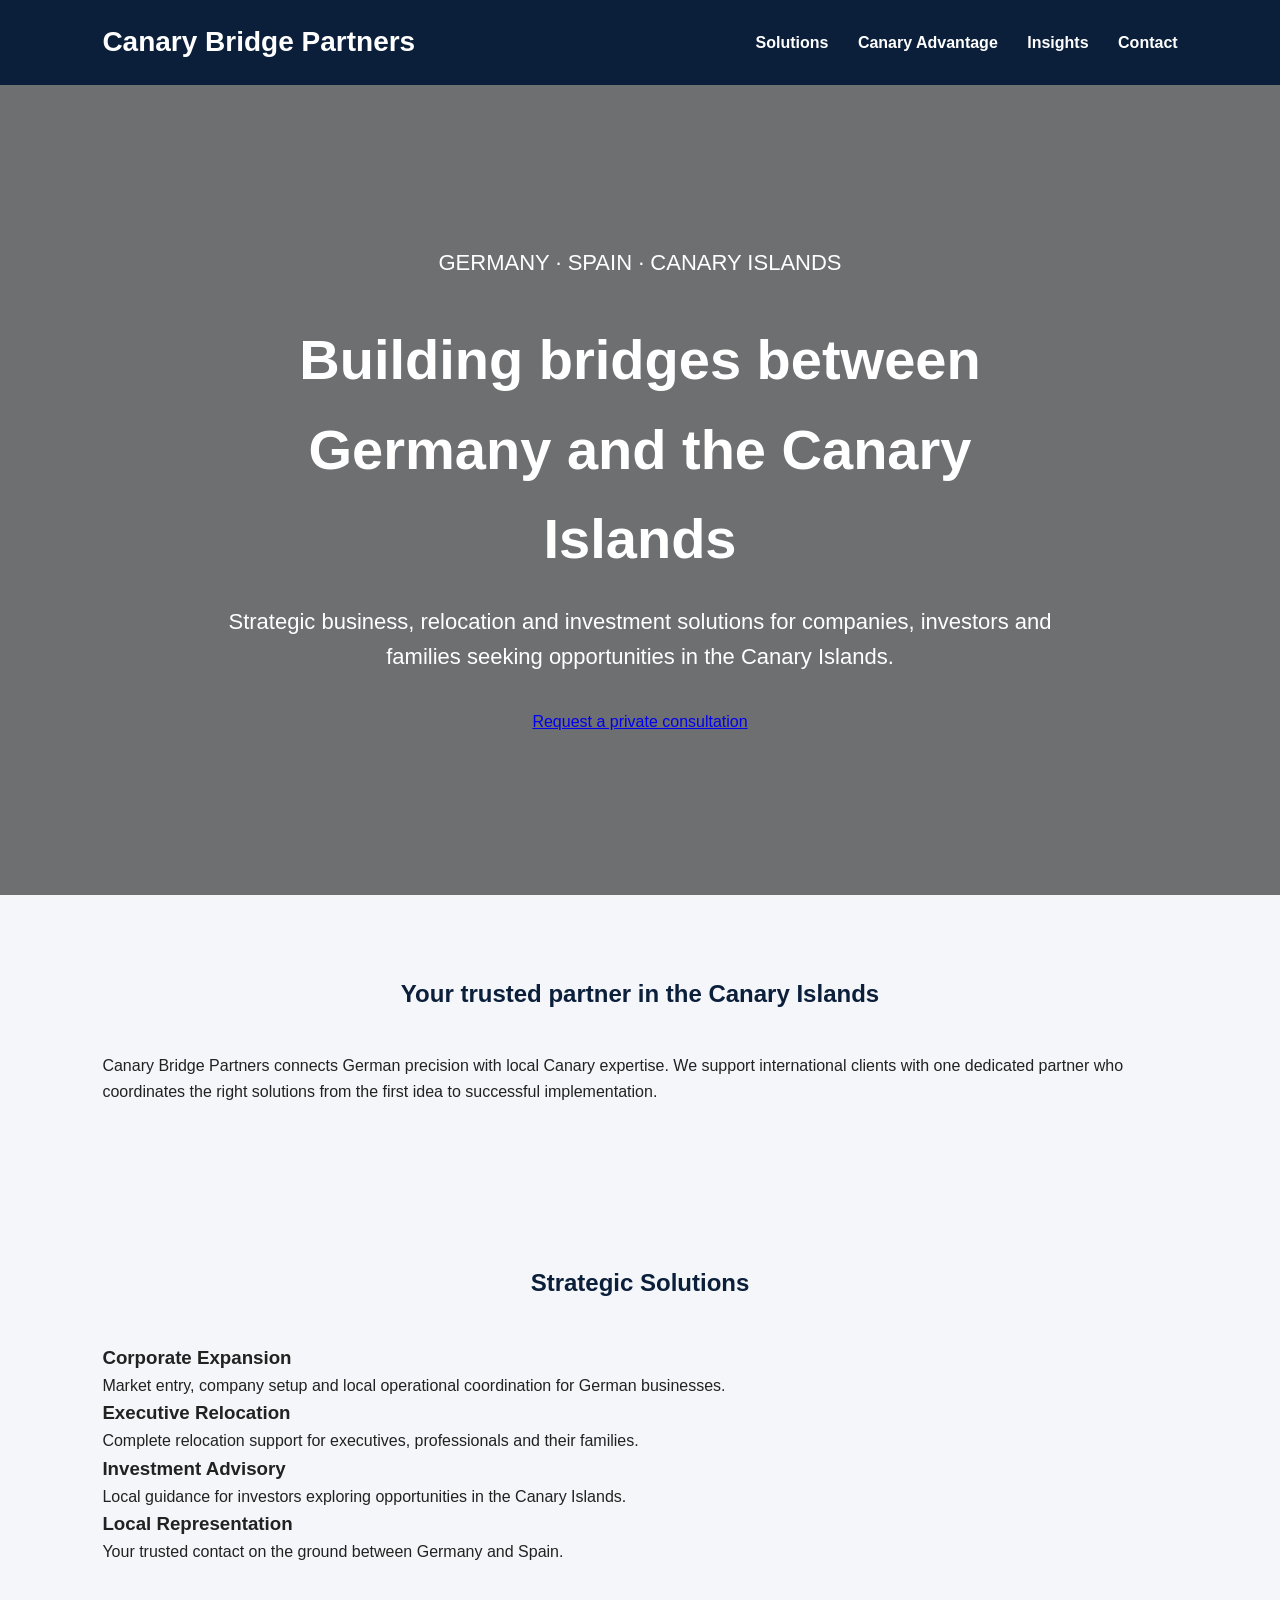
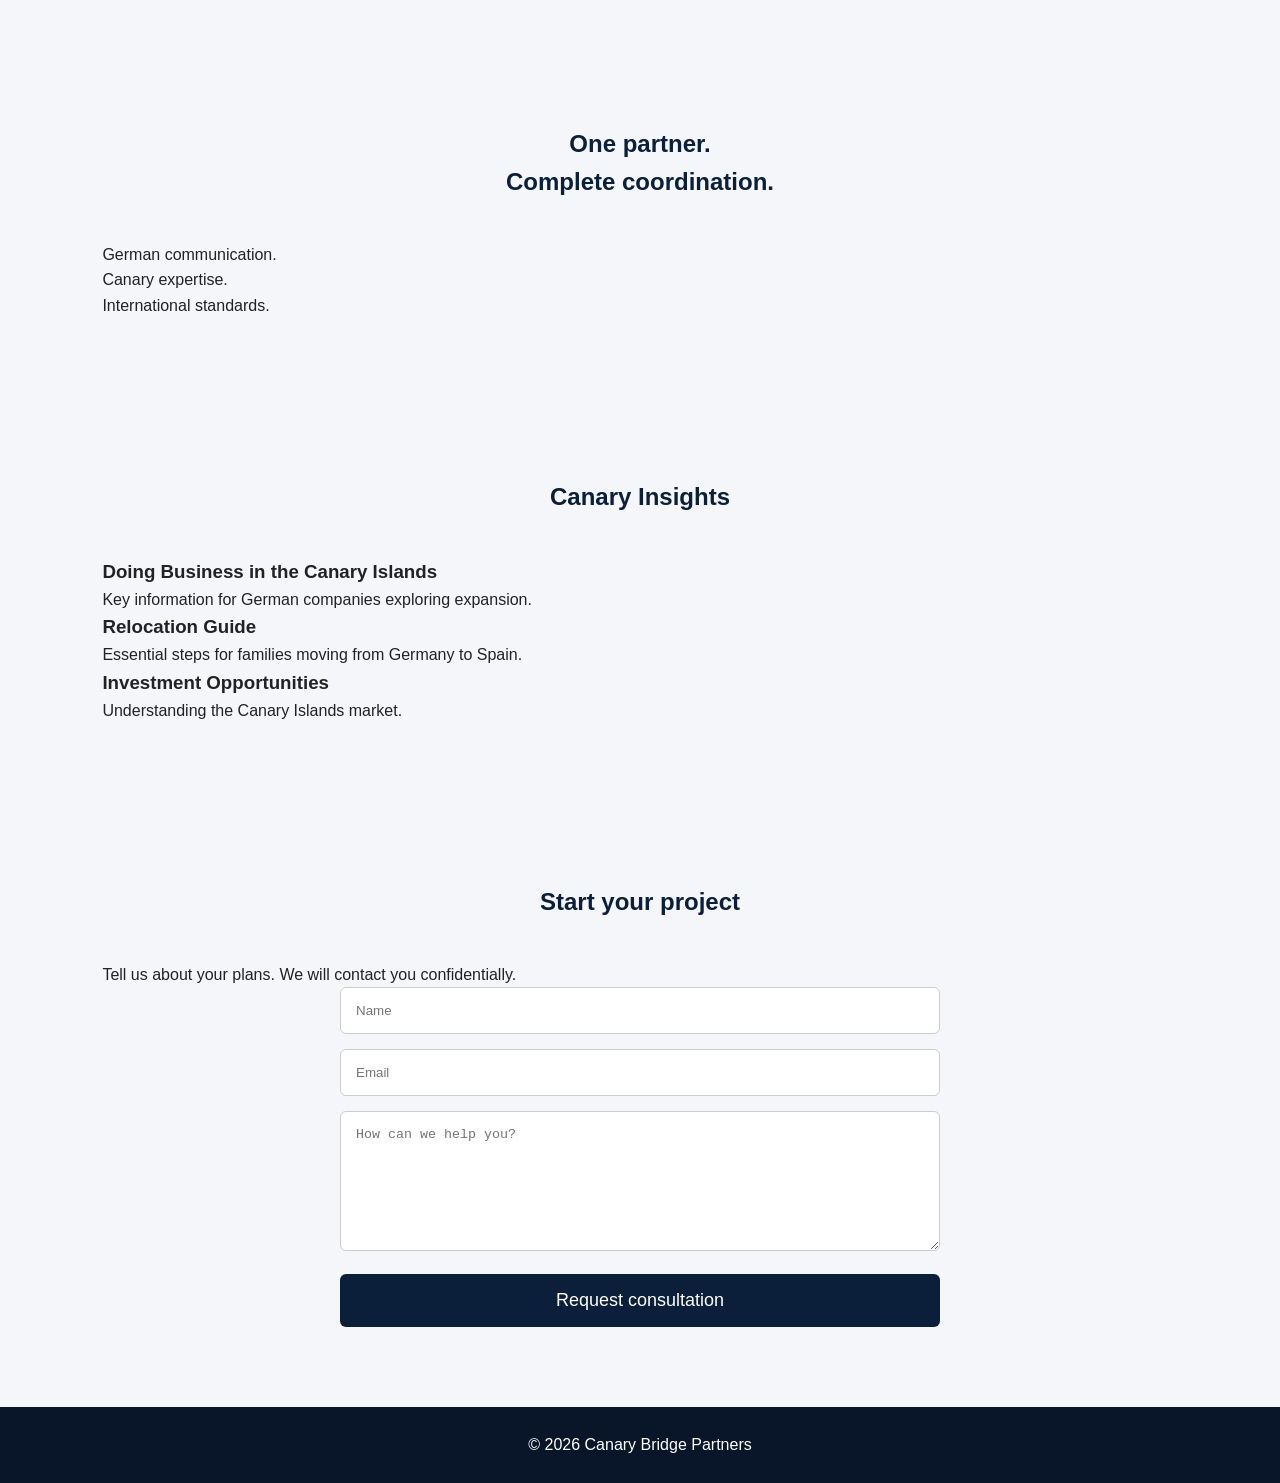
==== index.html @ 3778c886 "Update index.html for language and content changes" ====
<!DOCTYPE html>
<html lang="en">

<head>

<meta charset="UTF-8">
<meta name="viewport" content="width=device-width, initial-scale=1.0">

<title>Canary Bridge Partners | German Business Partner in the Canary Islands</title>

<meta name="description" content="Strategic business expansion, relocation and investment support between Germany and the Canary Islands.">

<link rel="stylesheet" href="styles.css">

</head>


<body>


<header class="header">

<div class="logo">
Canary Bridge Partners
</div>


<nav>

<a href="#solutions">Solutions</a>
<a href="#advantage">Canary Advantage</a>
<a href="#insights">Insights</a>
<a href="#contact">Contact</a>

</nav>

</header>



<section class="hero">


<div class="hero-overlay"></div>


<div class="hero-content">


<p class="small-title">
GERMANY · SPAIN · CANARY ISLANDS
</p>


<h1>
Building bridges between Germany and the Canary Islands
</h1>


<p>
Strategic business, relocation and investment solutions for companies, investors and families seeking opportunities in the Canary Islands.
</p>


<a class="primary-button" href="#contact">
Request a private consultation
</a>


</div>


</section>





<section id="advantage" class="intro">


<h2>
Your trusted partner in the Canary Islands
</h2>


<p>

Canary Bridge Partners connects German precision with local Canary expertise.

We support international clients with one dedicated partner who coordinates the right solutions from the first idea to successful implementation.

</p>


</section>





<section id="solutions" class="solutions">


<h2>
Strategic Solutions
</h2>


<div class="solution-grid">



<div class="solution-card">

<h3>
Corporate Expansion
</h3>

<p>
Market entry, company setup and local operational coordination for German businesses.
</p>

</div>




<div class="solution-card">

<h3>
Executive Relocation
</h3>

<p>
Complete relocation support for executives, professionals and their families.
</p>

</div>





<div class="solution-card">

<h3>
Investment Advisory
</h3>

<p>
Local guidance for investors exploring opportunities in the Canary Islands.
</p>

</div>





<div class="solution-card">

<h3>
Local Representation
</h3>

<p>
Your trusted contact on the ground between Germany and Spain.
</p>

</div>



</div>


</section>





<section class="statement">


<h2>

One partner.
<br>
Complete coordination.

</h2>


<p>

German communication.
<br>
Canary expertise.
<br>
International standards.

</p>


</section>





<section id="insights" class="insights">


<h2>
Canary Insights
</h2>


<div class="insight-grid">


<div>
<h3>
Doing Business in the Canary Islands
</h3>
<p>
Key information for German companies exploring expansion.
</p>
</div>



<div>
<h3>
Relocation Guide
</h3>
<p>
Essential steps for families moving from Germany to Spain.
</p>
</div>



<div>
<h3>
Investment Opportunities
</h3>
<p>
Understanding the Canary Islands market.
</p>
</div>


</div>


</section>





<section id="contact" class="contact">


<h2>
Start your project
</h2>


<p>
Tell us about your plans. We will contact you confidentially.
</p>


<form>


<input type="text" placeholder="Name">


<input type="email" placeholder="Email">


<textarea placeholder="How can we help you?"></textarea>


<button>
Request consultation
</button>


</form>


</section>





<footer>

<p>
© 2026 Canary Bridge Partners
</p>

</footer>




<script src="app.js"></script>


</body>

</html>
---- styles.css ----
*{
    margin:0;
    padding:0;
    box-sizing:border-box;
}

body{
    font-family:Arial, Helvetica, sans-serif;
    background:#f4f6f9;
    color:#222;
    line-height:1.6;
}

header{
    background:#0b1f3a;
    color:white;
    padding:20px 8%;
    display:flex;
    justify-content:space-between;
    align-items:center;
    position:sticky;
    top:0;
}

.logo{
    font-size:28px;
    font-weight:bold;
}

nav a{
    color:white;
    text-decoration:none;
    margin-left:25px;
    font-weight:600;
}

.hero{
    height:90vh;
    background:linear-gradient(rgba(0,0,0,.55),rgba(0,0,0,.55)),
    url("https://images.unsplash.com/photo-1469474968028-56623f02e42e?auto=format&fit=crop&w=1600&q=80");
    background-size:cover;
    background-position:center;
    display:flex;
    justify-content:center;
    align-items:center;
    text-align:center;
    color:white;
    padding:20px;
}

.hero-content{
    max-width:850px;
}

.hero h1{
    font-size:56px;
    margin-bottom:20px;
}

.hero p{
    font-size:22px;
    margin-bottom:35px;
}

.btn{
    display:inline-block;
    padding:15px 35px;
    background:#d8b15a;
    color:#111;
    text-decoration:none;
    border-radius:6px;
    font-weight:bold;
}

section{
    padding:80px 8%;
}

h2{
    text-align:center;
    margin-bottom:40px;
    color:#0b1f3a;
}

.cards{
    display:grid;
    grid-template-columns:repeat(auto-fit,minmax(250px,1fr));
    gap:25px;
}

.card{
    background:white;
    padding:30px;
    border-radius:12px;
    box-shadow:0 10px 25px rgba(0,0,0,.08);
}

.card h3{
    margin-bottom:15px;
    color:#0b1f3a;
}

#about ul{
    max-width:700px;
    margin:auto;
}

#about li{
    margin:15px 0;
    font-size:18px;
}

.quote{
    background:#0b1f3a;
    color:white;
    text-align:center;
}

.quote h2{
    color:white;
}

form{
    max-width:600px;
    margin:auto;
}

input,
textarea{
    width:100%;
    padding:15px;
    margin-bottom:15px;
    border:1px solid #ccc;
    border-radius:6px;
}

textarea{
    min-height:140px;
}

button{
    width:100%;
    padding:16px;
    background:#0b1f3a;
    color:white;
    border:none;
    border-radius:6px;
    font-size:18px;
    cursor:pointer;
}

footer{
    background:#091528;
    color:white;
    text-align:center;
    padding:25px;
}

@media(max-width:768px){

header{
    flex-direction:column;
}

nav{
    margin-top:15px;
}

.hero h1{
    font-size:38px;
}

.hero p{
    font-size:18px;
}

}
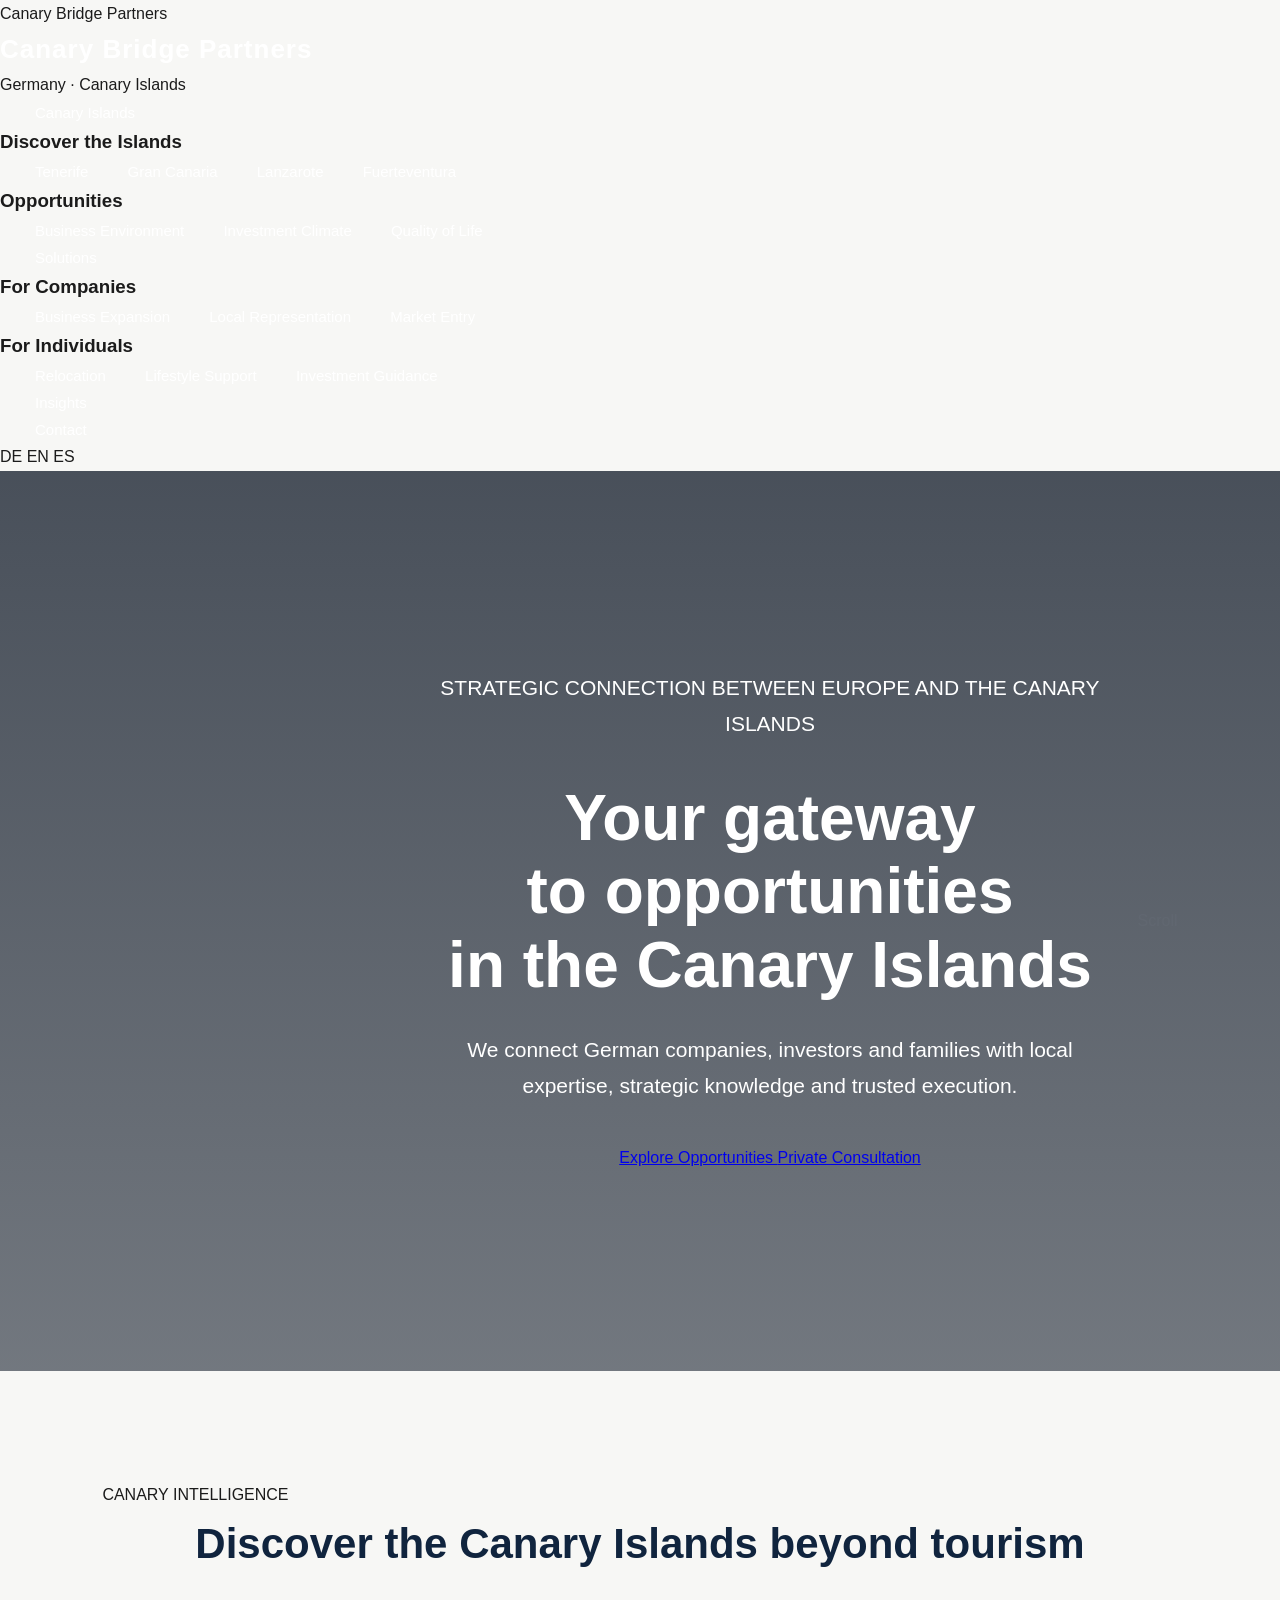
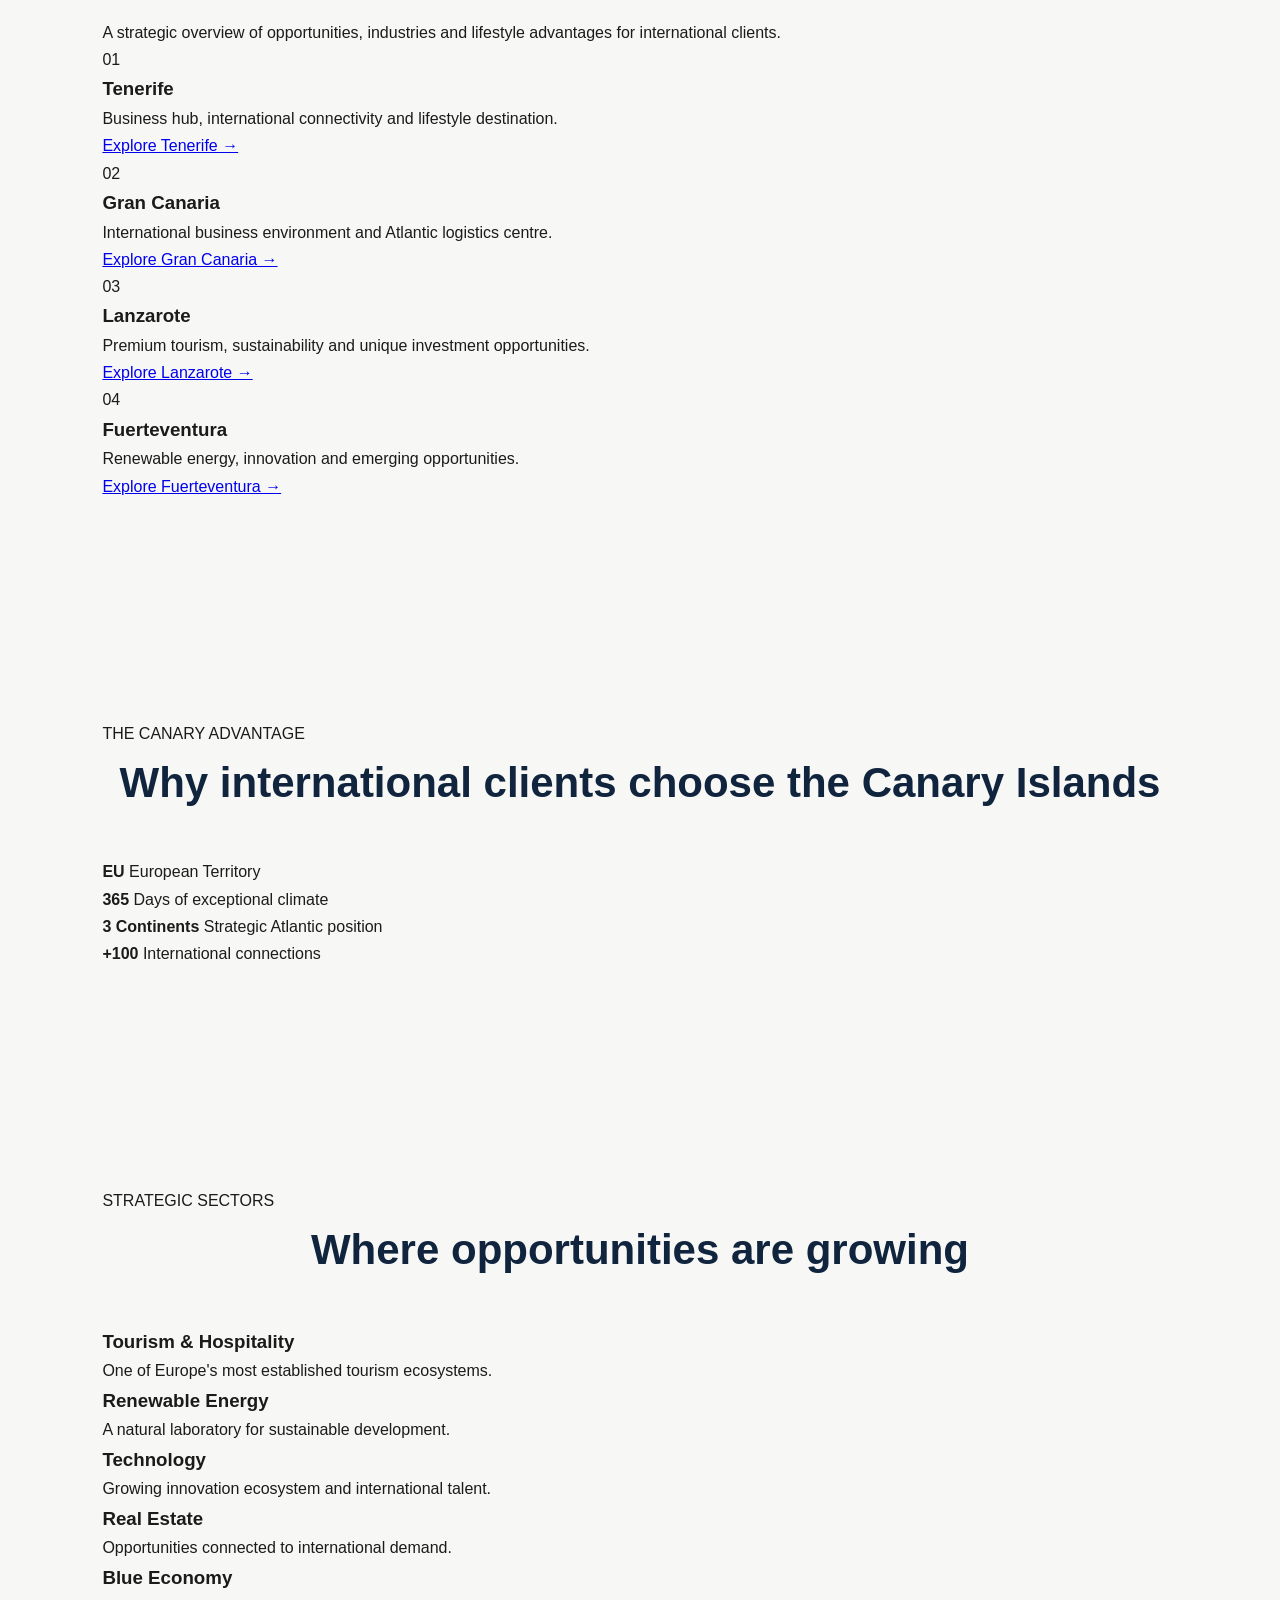
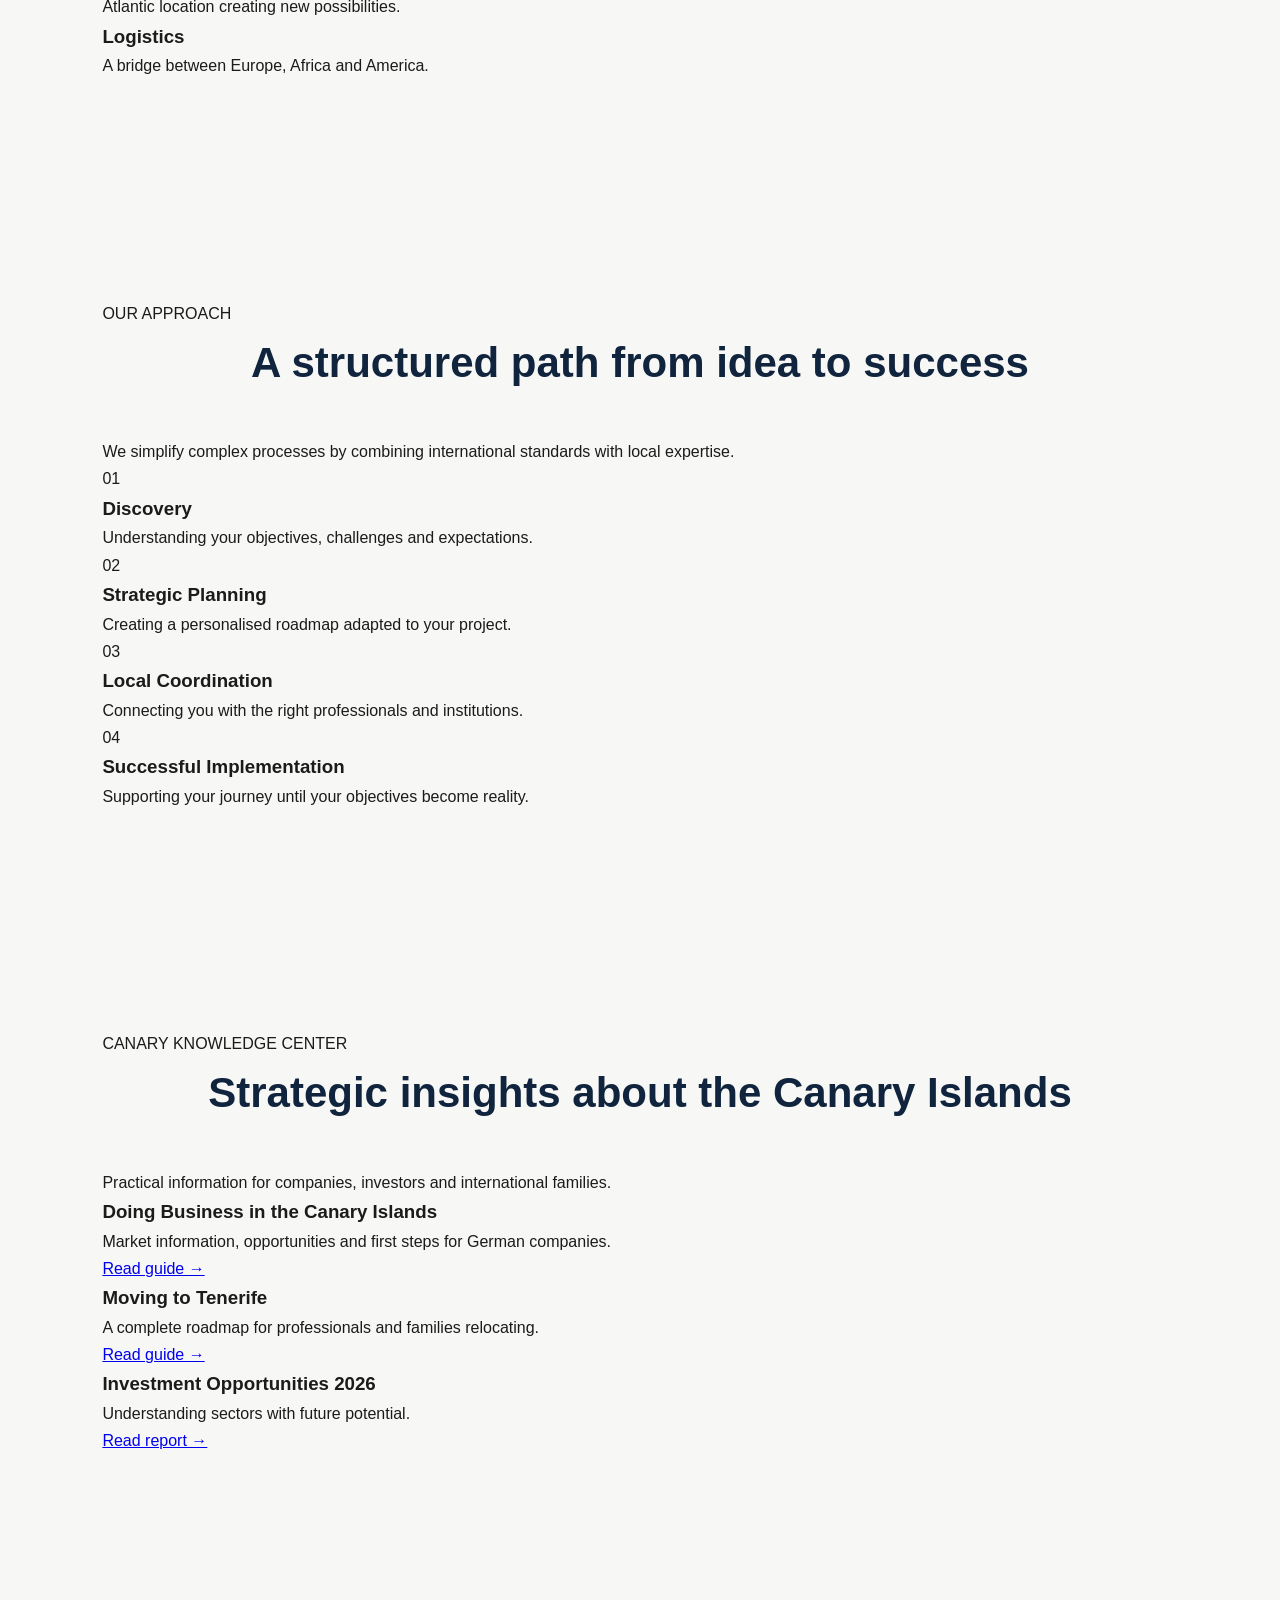
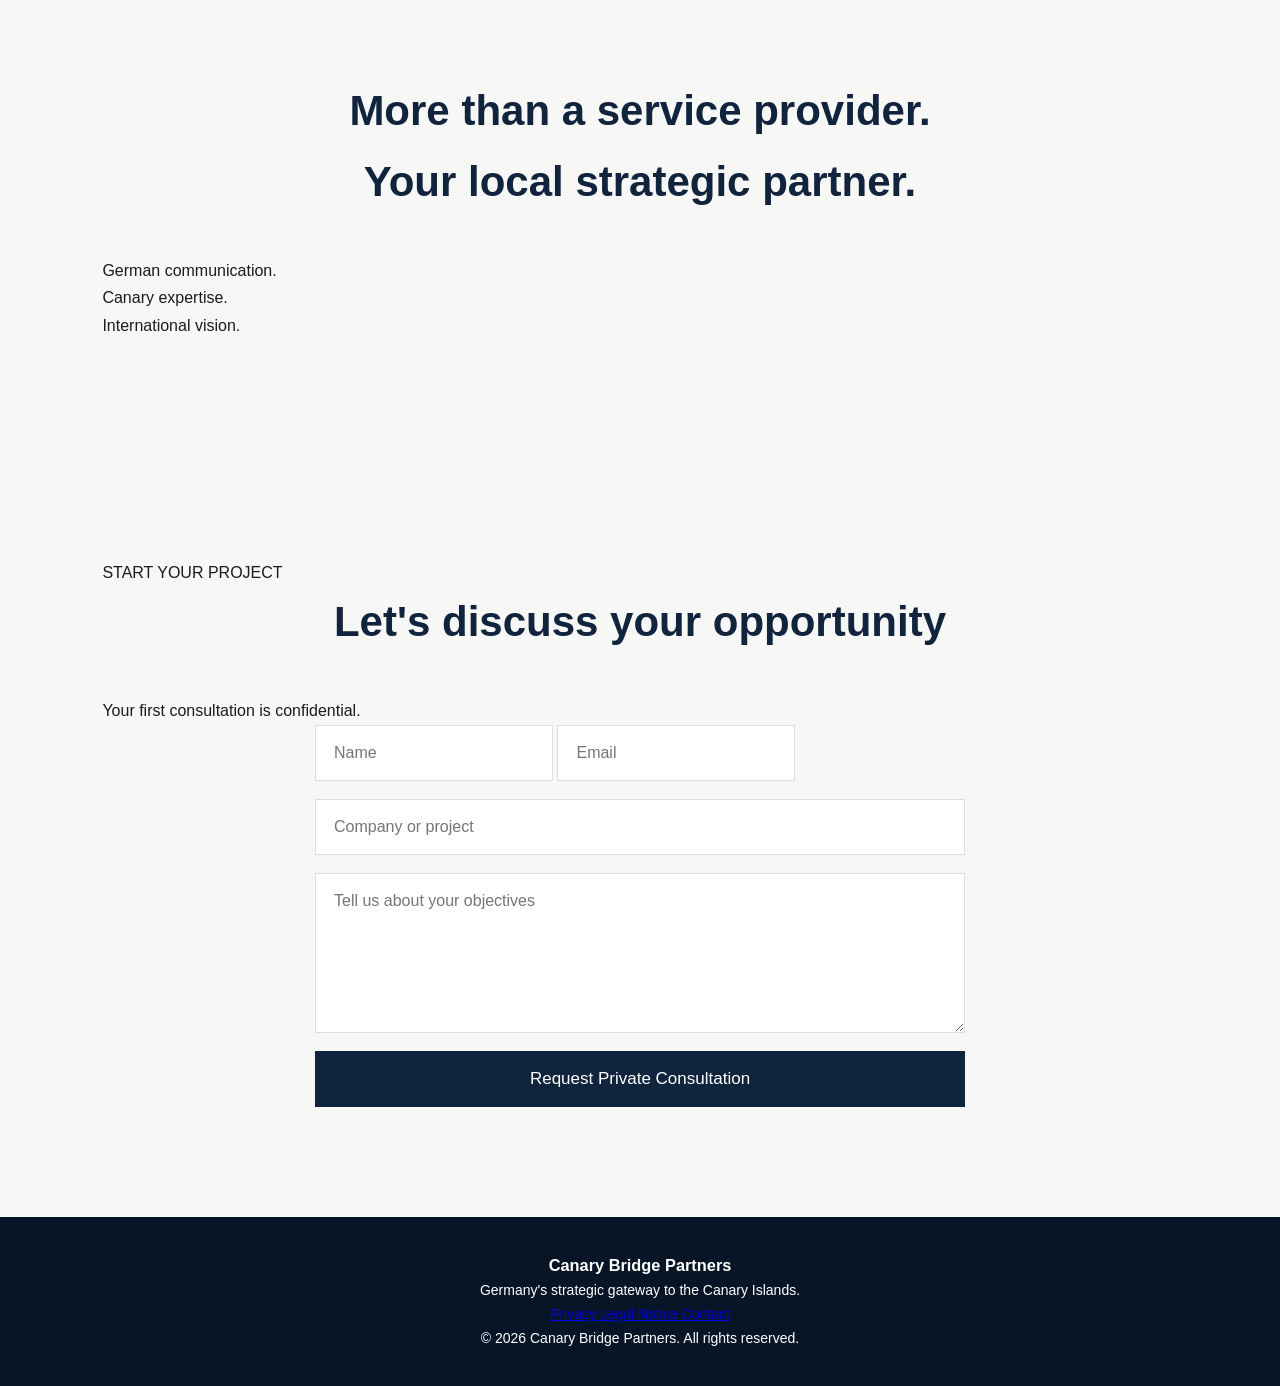
==== commit ed47af69: "Revise HTML structure and content for clarity Updated title and meta description for better clarity " ====
--- a/index.html
+++ b/index.html
@@ -4,93 +4,516 @@
 <head>
 
 <meta charset="UTF-8">
+
 <meta name="viewport" content="width=device-width, initial-scale=1.0">
 
-<title>Canary Bridge Partners | German Business Partner in the Canary Islands</title>
-
-<meta name="description" content="Strategic business expansion, relocation and investment support between Germany and the Canary Islands.">
+
+<title>
+Canary Bridge Partners | Strategic Gateway to the Canary Islands
+</title>
+
+
+<meta name="description" content="
+Your trusted partner connecting German companies, investors and families with opportunities in the Canary Islands.
+">
+
 
 <link rel="stylesheet" href="styles.css">
 
+
 </head>
 
 
+
 <body>
 
 
-<header class="header">
+<!-- PRELOADER -->
+
+<div class="preloader">
+
+<div class="loader-logo">
+Canary Bridge Partners
+</div>
+
+</div>
+
+
+
+
+<!-- HEADER -->
+
+
+<header class="main-header">
+
+
+<div class="logo-area">
+
 
 <div class="logo">
 Canary Bridge Partners
 </div>
 
 
-<nav>
-
-<a href="#solutions">Solutions</a>
-<a href="#advantage">Canary Advantage</a>
-<a href="#insights">Insights</a>
-<a href="#contact">Contact</a>
+<div class="tagline">
+Germany · Canary Islands
+</div>
+
+
+</div>
+
+
+
+<nav class="main-nav">
+
+
+<div class="nav-item">
+
+<a href="#">
+Canary Islands
+</a>
+
+<div class="mega-menu">
+
+
+<div>
+
+<h3>
+Discover the Islands
+</h3>
+
+<a href="#">
+Tenerife
+</a>
+
+<a href="#">
+Gran Canaria
+</a>
+
+<a href="#">
+Lanzarote
+</a>
+
+<a href="#">
+Fuerteventura
+</a>
+
+
+</div>
+
+
+
+<div>
+
+<h3>
+Opportunities
+</h3>
+
+
+<a href="#">
+Business Environment
+</a>
+
+<a href="#">
+Investment Climate
+</a>
+
+<a href="#">
+Quality of Life
+</a>
+
+
+</div>
+
+
+</div>
+
+
+</div>
+
+
+
+
+
+<div class="nav-item">
+
+<a href="#">
+Solutions
+</a>
+
+
+<div class="mega-menu">
+
+
+<div>
+
+<h3>
+For Companies
+</h3>
+
+<a href="#">
+Business Expansion
+</a>
+
+<a href="#">
+Local Representation
+</a>
+
+<a href="#">
+Market Entry
+</a>
+
+
+</div>
+
+
+
+<div>
+
+<h3>
+For Individuals
+</h3>
+
+<a href="#">
+Relocation
+</a>
+
+<a href="#">
+Lifestyle Support
+</a>
+
+<a href="#">
+Investment Guidance
+</a>
+
+
+</div>
+
+
+</div>
+
+
+</div>
+
+
+
+
+
+<div class="nav-item">
+
+<a href="#">
+Insights
+</a>
+
+</div>
+
+
+
+
+<div class="nav-item">
+
+<a href="#">
+Contact
+</a>
+
+</div>
+
+
 
 </nav>
 
+
+
+
+
+<div class="language-selector">
+
+<span>
+DE
+</span>
+
+<span class="active">
+EN
+</span>
+
+<span>
+ES
+</span>
+
+
+</div>
+
+
+
 </header>
 
 
 
+
+
+
+<!-- HERO SECTION -->
+
+
 <section class="hero">
 
 
+
+<video 
+class="hero-video"
+autoplay
+muted
+loop
+playsinline
+>
+
+
+<source src="assets/videos/canary-background.mp4" type="video/mp4">
+
+
+</video>
+
+
+
 <div class="hero-overlay"></div>
 
 
+
+
 <div class="hero-content">
 
 
-<p class="small-title">
-GERMANY · SPAIN · CANARY ISLANDS
-</p>
+<p class="hero-label">
+
+STRATEGIC CONNECTION BETWEEN EUROPE AND THE CANARY ISLANDS
+
+</p>
+
 
 
 <h1>
-Building bridges between Germany and the Canary Islands
+
+Your gateway
+<br>
+to opportunities
+<br>
+in the Canary Islands
+
 </h1>
 
 
-<p>
-Strategic business, relocation and investment solutions for companies, investors and families seeking opportunities in the Canary Islands.
-</p>
-
-
-<a class="primary-button" href="#contact">
-Request a private consultation
-</a>
-
-
-</div>
+
+
+<p class="hero-description">
+
+We connect German companies, investors and families with local expertise, strategic knowledge and trusted execution.
+
+</p>
+
+
+
+
+
+<div class="hero-actions">
+
+
+<a href="#" class="primary-btn">
+
+Explore Opportunities
+
+</a>
+
+
+
+<a href="#" class="secondary-btn">
+
+Private Consultation
+
+</a>
+
+
+
+</div>
+
+
+
+</div>
+
+
+
+<div class="scroll-indicator">
+
+<span>
+Scroll
+</span>
+
+<div></div>
+
+</div>
+
+
 
 
 </section>
-
-
-
-
-
-<section id="advantage" class="intro">
+<!-- CANARY INTELLIGENCE SECTION -->
+
+
+<section class="canary-intelligence">
+
+
+<div class="section-header">
+
+<p class="section-label">
+CANARY INTELLIGENCE
+</p>
 
 
 <h2>
-Your trusted partner in the Canary Islands
+Discover the Canary Islands
+beyond tourism
 </h2>
 
 
 <p>
 
-Canary Bridge Partners connects German precision with local Canary expertise.
-
-We support international clients with one dedicated partner who coordinates the right solutions from the first idea to successful implementation.
-
-</p>
+A strategic overview of opportunities, industries and lifestyle advantages for international clients.
+
+</p>
+
+</div>
+
+
+
+
+
+<div class="islands-container">
+
+
+
+<div class="island-card">
+
+
+<div class="island-number">
+01
+</div>
+
+
+<h3>
+Tenerife
+</h3>
+
+
+<p>
+
+Business hub, international connectivity and lifestyle destination.
+
+</p>
+
+
+<a href="#">
+Explore Tenerife →
+</a>
+
+
+</div>
+
+
+
+
+
+<div class="island-card">
+
+
+<div class="island-number">
+02
+</div>
+
+
+<h3>
+Gran Canaria
+</h3>
+
+
+<p>
+
+International business environment and Atlantic logistics centre.
+
+</p>
+
+
+<a href="#">
+Explore Gran Canaria →
+</a>
+
+
+</div>
+
+
+
+
+
+<div class="island-card">
+
+
+<div class="island-number">
+03
+</div>
+
+
+<h3>
+Lanzarote
+</h3>
+
+
+<p>
+
+Premium tourism, sustainability and unique investment opportunities.
+
+</p>
+
+
+<a href="#">
+Explore Lanzarote →
+</a>
+
+
+</div>
+
+
+
+
+
+<div class="island-card">
+
+
+<div class="island-number">
+04
+</div>
+
+
+<h3>
+Fuerteventura
+</h3>
+
+
+<p>
+
+Renewable energy, innovation and emerging opportunities.
+
+</p>
+
+
+<a href="#">
+Explore Fuerteventura →
+</a>
+
+
+</div>
+
+
+
+</div>
+
 
 
 </section>
@@ -99,80 +522,97 @@
 
 
 
-<section id="solutions" class="solutions">
+
+
+<!-- OPPORTUNITY DASHBOARD -->
+
+
+<section class="opportunity-dashboard">
+
+
+<div class="dashboard-header">
+
+
+<p class="section-label">
+THE CANARY ADVANTAGE
+</p>
 
 
 <h2>
-Strategic Solutions
+Why international clients choose the Canary Islands
 </h2>
 
 
-<div class="solution-grid">
-
-
-
-<div class="solution-card">
-
-<h3>
-Corporate Expansion
-</h3>
-
-<p>
-Market entry, company setup and local operational coordination for German businesses.
-</p>
-
-</div>
-
-
-
-
-<div class="solution-card">
-
-<h3>
-Executive Relocation
-</h3>
-
-<p>
-Complete relocation support for executives, professionals and their families.
-</p>
-
-</div>
-
-
-
-
-
-<div class="solution-card">
-
-<h3>
-Investment Advisory
-</h3>
-
-<p>
-Local guidance for investors exploring opportunities in the Canary Islands.
-</p>
-
-</div>
-
-
-
-
-
-<div class="solution-card">
-
-<h3>
-Local Representation
-</h3>
-
-<p>
-Your trusted contact on the ground between Germany and Spain.
-</p>
-
-</div>
-
-
-
-</div>
+</div>
+
+
+
+
+<div class="stats-grid">
+
+
+<div class="stat-box">
+
+<strong>
+EU
+</strong>
+
+<span>
+European Territory
+</span>
+
+</div>
+
+
+
+
+<div class="stat-box">
+
+<strong>
+365
+</strong>
+
+<span>
+Days of exceptional climate
+</span>
+
+</div>
+
+
+
+
+
+<div class="stat-box">
+
+<strong>
+3 Continents
+</strong>
+
+<span>
+Strategic Atlantic position
+</span>
+
+</div>
+
+
+
+
+
+<div class="stat-box">
+
+<strong>
++100
+</strong>
+
+<span>
+International connections
+</span>
+
+</div>
+
+
+</div>
+
 
 
 </section>
@@ -181,15 +621,376 @@
 
 
 
-<section class="statement">
+
+
+
+<!-- STRATEGIC SECTORS -->
+
+
+<section class="industries">
+
+
+<div class="section-header">
+
+
+<p class="section-label">
+STRATEGIC SECTORS
+</p>
 
 
 <h2>
-
-One partner.
+Where opportunities are growing
+</h2>
+
+
+</div>
+
+
+
+
+<div class="industry-grid">
+
+
+
+<div class="industry-card">
+
+<h3>
+Tourism & Hospitality
+</h3>
+
+<p>
+One of Europe's most established tourism ecosystems.
+</p>
+
+</div>
+
+
+
+
+<div class="industry-card">
+
+<h3>
+Renewable Energy
+</h3>
+
+<p>
+A natural laboratory for sustainable development.
+</p>
+
+</div>
+
+
+
+
+<div class="industry-card">
+
+<h3>
+Technology
+</h3>
+
+<p>
+Growing innovation ecosystem and international talent.
+</p>
+
+</div>
+
+
+
+
+<div class="industry-card">
+
+<h3>
+Real Estate
+</h3>
+
+<p>
+Opportunities connected to international demand.
+</p>
+
+</div>
+
+
+
+<div class="industry-card">
+
+<h3>
+Blue Economy
+</h3>
+
+<p>
+Atlantic location creating new possibilities.
+</p>
+
+</div>
+
+
+
+<div class="industry-card">
+
+<h3>
+Logistics
+</h3>
+
+<p>
+A bridge between Europe, Africa and America.
+</p>
+
+</div>
+
+
+
+</div>
+
+
+</section>
+<!-- OUR METHOD -->
+
+
+<section class="method-section">
+
+
+<div class="section-header">
+
+<p class="section-label">
+OUR APPROACH
+</p>
+
+
+<h2>
+A structured path from idea to success
+</h2>
+
+
+<p>
+We simplify complex processes by combining international standards with local expertise.
+</p>
+
+
+</div>
+
+
+
+
+<div class="timeline">
+
+
+
+<div class="timeline-item">
+
+<div class="timeline-number">
+01
+</div>
+
+<div>
+
+<h3>
+Discovery
+</h3>
+
+<p>
+Understanding your objectives, challenges and expectations.
+</p>
+
+</div>
+
+</div>
+
+
+
+
+
+<div class="timeline-item">
+
+<div class="timeline-number">
+02
+</div>
+
+<div>
+
+<h3>
+Strategic Planning
+</h3>
+
+<p>
+Creating a personalised roadmap adapted to your project.
+</p>
+
+</div>
+
+</div>
+
+
+
+
+
+<div class="timeline-item">
+
+<div class="timeline-number">
+03
+</div>
+
+<div>
+
+<h3>
+Local Coordination
+</h3>
+
+<p>
+Connecting you with the right professionals and institutions.
+</p>
+
+</div>
+
+</div>
+
+
+
+
+
+<div class="timeline-item">
+
+<div class="timeline-number">
+04
+</div>
+
+<div>
+
+<h3>
+Successful Implementation
+</h3>
+
+<p>
+Supporting your journey until your objectives become reality.
+</p>
+
+</div>
+
+</div>
+
+
+
+</div>
+
+
+</section>
+
+
+
+
+
+
+
+<!-- INSIGHTS CENTER -->
+
+
+<section class="insights-center">
+
+
+<div class="section-header">
+
+
+<p class="section-label">
+CANARY KNOWLEDGE CENTER
+</p>
+
+
+<h2>
+Strategic insights about the Canary Islands
+</h2>
+
+
+<p>
+Practical information for companies, investors and international families.
+</p>
+
+
+</div>
+
+
+
+
+<div class="insights-grid">
+
+
+<article>
+
+<h3>
+Doing Business in the Canary Islands
+</h3>
+
+<p>
+Market information, opportunities and first steps for German companies.
+</p>
+
+<a href="#">
+Read guide →
+</a>
+
+</article>
+
+
+
+
+<article>
+
+<h3>
+Moving to Tenerife
+</h3>
+
+<p>
+A complete roadmap for professionals and families relocating.
+</p>
+
+<a href="#">
+Read guide →
+</a>
+
+</article>
+
+
+
+
+
+<article>
+
+<h3>
+Investment Opportunities 2026
+</h3>
+
+<p>
+Understanding sectors with future potential.
+</p>
+
+<a href="#">
+Read report →
+</a>
+
+</article>
+
+
+
+</div>
+
+
+
+</section>
+
+
+
+
+
+
+
+<!-- TRUST MESSAGE -->
+
+
+<section class="trust-message">
+
+
+<h2>
+More than a service provider.
 <br>
-Complete coordination.
-
+Your local strategic partner.
 </h2>
 
 
@@ -199,7 +1000,7 @@
 <br>
 Canary expertise.
 <br>
-International standards.
+International vision.
 
 </p>
 
@@ -210,108 +1011,154 @@
 
 
 
-<section id="insights" class="insights">
+
+
+<!-- CONTACT -->
+
+
+<section class="contact-section">
+
+
+<div class="section-header">
+
+<p class="section-label">
+START YOUR PROJECT
+</p>
 
 
 <h2>
-Canary Insights
+Let's discuss your opportunity
 </h2>
 
 
-<div class="insight-grid">
+<p>
+Your first consultation is confidential.
+</p>
+
+
+</div>
+
+
+
+
+<form class="premium-form">
+
+
+<div class="form-row">
+
+
+<input 
+type="text"
+placeholder="Name"
+>
+
+
+<input 
+type="email"
+placeholder="Email"
+>
+
+
+</div>
+
+
+
+<input 
+type="text"
+placeholder="Company or project"
+>
+
+
+
+
+<textarea 
+placeholder="Tell us about your objectives">
+</textarea>
+
+
+
+<button>
+Request Private Consultation
+</button>
+
+
+
+</form>
+
+
+
+</section>
+
+
+
+
+
+
+
+
+<!-- FOOTER -->
+
+
+<footer class="main-footer">
 
 
 <div>
-<h3>
-Doing Business in the Canary Islands
-</h3>
-<p>
-Key information for German companies exploring expansion.
-</p>
-</div>
-
-
-
-<div>
-<h3>
-Relocation Guide
-</h3>
-<p>
-Essential steps for families moving from Germany to Spain.
-</p>
-</div>
-
-
-
-<div>
-<h3>
-Investment Opportunities
-</h3>
-<p>
-Understanding the Canary Islands market.
-</p>
-</div>
-
-
-</div>
-
-
-</section>
-
-
-
-
-
-<section id="contact" class="contact">
-
-
-<h2>
-Start your project
-</h2>
-
-
-<p>
-Tell us about your plans. We will contact you confidentially.
-</p>
-
-
-<form>
-
-
-<input type="text" placeholder="Name">
-
-
-<input type="email" placeholder="Email">
-
-
-<textarea placeholder="How can we help you?"></textarea>
-
-
-<button>
-Request consultation
-</button>
-
-
-</form>
-
-
-</section>
-
-
-
-
-
-<footer>
-
-<p>
-© 2026 Canary Bridge Partners
-</p>
+
+
+<h3>
+Canary Bridge Partners
+</h3>
+
+
+<p>
+Germany's strategic gateway to the Canary Islands.
+</p>
+
+
+</div>
+
+
+
+
+<div class="footer-links">
+
+
+<a href="#">
+Privacy
+</a>
+
+
+<a href="#">
+Legal Notice
+</a>
+
+
+<a href="#">
+Contact
+</a>
+
+
+</div>
+
+
+
+
+<p class="copyright">
+
+© 2026 Canary Bridge Partners. All rights reserved.
+
+</p>
+
+
 
 </footer>
 
 
 
 
+
+
+
 <script src="app.js"></script>
 
 
--- a/styles.css
+++ b/styles.css
@@ -4,174 +4,635 @@
     box-sizing:border-box;
 }
 
+
+html{
+    scroll-behavior:smooth;
+}
+
+
 body{
-    font-family:Arial, Helvetica, sans-serif;
-    background:#f4f6f9;
-    color:#222;
-    line-height:1.6;
-}
-
-header{
-    background:#0b1f3a;
-    color:white;
-    padding:20px 8%;
+
+    font-family:
+    "Helvetica Neue",
+    Arial,
+    sans-serif;
+
+    background:#f7f7f5;
+    color:#1b1b1b;
+
+    line-height:1.7;
+
+}
+
+
+
+/* HEADER */
+
+
+.header{
+
+    position:fixed;
+    top:0;
+    left:0;
+    width:100%;
+
     display:flex;
     justify-content:space-between;
     align-items:center;
-    position:sticky;
-    top:0;
-}
+
+    padding:28px 8%;
+
+    z-index:1000;
+
+    background:rgba(10,20,35,0.55);
+
+    backdrop-filter:blur(10px);
+
+}
+
+
 
 .logo{
-    font-size:28px;
-    font-weight:bold;
-}
+
+    color:white;
+
+    font-size:26px;
+
+    font-weight:700;
+
+    letter-spacing:1px;
+
+}
+
+
 
 nav a{
+
     color:white;
+
     text-decoration:none;
-    margin-left:25px;
-    font-weight:600;
-}
+
+    margin-left:35px;
+
+    font-size:15px;
+
+    font-weight:500;
+
+    transition:.3s;
+
+}
+
+
+
+nav a:hover{
+
+    color:#d6b36a;
+
+}
+
+
+
+/* HERO */
+
 
 .hero{
-    height:90vh;
-    background:linear-gradient(rgba(0,0,0,.55),rgba(0,0,0,.55)),
-    url("https://images.unsplash.com/photo-1469474968028-56623f02e42e?auto=format&fit=crop&w=1600&q=80");
+
+    height:100vh;
+
+    position:relative;
+
+    display:flex;
+
+    align-items:center;
+
+    justify-content:center;
+
+    text-align:center;
+
+    color:white;
+
+
+    background-image:
+
+    url("https://images.unsplash.com/photo-1518509562904-e7ef99cdcc86?auto=format&fit=crop&w=2000&q=80");
+
+
     background-size:cover;
+
     background-position:center;
+
+}
+
+
+
+.hero-overlay{
+
+    position:absolute;
+
+    inset:0;
+
+    background:
+
+    linear-gradient(
+
+    rgba(5,15,30,.72),
+
+    rgba(5,15,30,.55)
+
+    );
+
+}
+
+
+
+.hero-content{
+
+    position:relative;
+
+    max-width:1000px;
+
+    padding:30px;
+
+    animation:fadeIn 1.5s ease;
+
+}
+
+
+
+.small-title{
+
+    letter-spacing:4px;
+
+    font-size:13px;
+
+    margin-bottom:25px;
+
+    color:#d6b36a;
+
+}
+
+
+
+.hero h1{
+
+    font-size:clamp(42px,5vw,72px);
+
+    line-height:1.15;
+
+    margin-bottom:30px;
+
+    font-weight:700;
+
+}
+
+
+
+.hero p{
+
+    font-size:21px;
+
+    max-width:850px;
+
+    margin:auto;
+
+    margin-bottom:40px;
+
+}
+
+
+
+.primary-button{
+
+    display:inline-block;
+
+    padding:18px 45px;
+
+    background:#d6b36a;
+
+    color:#111;
+
+    text-decoration:none;
+
+    font-weight:700;
+
+    border-radius:2px;
+
+    transition:.3s;
+
+}
+
+
+
+.primary-button:hover{
+
+    transform:translateY(-4px);
+
+}
+
+
+
+/* SECTIONS */
+
+
+section{
+
+    padding:110px 8%;
+
+}
+
+
+
+h2{
+
+    text-align:center;
+
+    font-size:42px;
+
+    margin-bottom:40px;
+
+    color:#10243e;
+
+}
+
+
+
+.intro{
+
+    max-width:1000px;
+
+    margin:auto;
+
+    text-align:center;
+
+}
+
+
+
+.intro p{
+
+    font-size:20px;
+
+}
+/* SOLUTIONS */
+
+
+.solutions{
+
+    background:#ffffff;
+
+}
+
+
+
+.solution-grid{
+
+    display:grid;
+
+    grid-template-columns:
+    repeat(auto-fit,minmax(260px,1fr));
+
+    gap:35px;
+
+}
+
+
+
+.solution-card{
+
+    background:#f8f8f6;
+
+    padding:45px 35px;
+
+    border-top:3px solid #d6b36a;
+
+    transition:.4s;
+
+}
+
+
+
+.solution-card:hover{
+
+    transform:translateY(-10px);
+
+    box-shadow:
+    0 20px 40px rgba(0,0,0,.12);
+
+}
+
+
+
+.solution-card h3{
+
+    color:#10243e;
+
+    font-size:24px;
+
+    margin-bottom:20px;
+
+}
+
+
+
+
+/* STATEMENT */
+
+
+.statement{
+
+    background:#10243e;
+
+    color:white;
+
+    text-align:center;
+
+}
+
+
+
+.statement h2{
+
+    color:white;
+
+    font-size:52px;
+
+}
+
+
+
+.statement p{
+
+    font-size:22px;
+
+    color:#d6b36a;
+
+}
+
+
+
+
+
+/* INSIGHTS */
+
+
+.insights{
+
+    background:#f7f7f5;
+
+}
+
+
+
+.insight-grid{
+
+    display:grid;
+
+    grid-template-columns:
+    repeat(auto-fit,minmax(280px,1fr));
+
+    gap:30px;
+
+}
+
+
+
+.insight-grid div{
+
+    background:white;
+
+    padding:35px;
+
+    border-left:3px solid #d6b36a;
+
+}
+
+
+
+.insight-grid h3{
+
+    color:#10243e;
+
+    margin-bottom:15px;
+
+}
+
+
+
+
+
+/* CONTACT */
+
+
+.contact{
+
+    background:white;
+
+    text-align:center;
+
+}
+
+
+
+.contact p{
+
+    margin-bottom:35px;
+
+}
+
+
+
+form{
+
+    max-width:650px;
+
+    margin:auto;
+
     display:flex;
-    justify-content:center;
-    align-items:center;
-    text-align:center;
-    color:white;
-    padding:20px;
-}
-
-.hero-content{
-    max-width:850px;
-}
-
-.hero h1{
-    font-size:56px;
-    margin-bottom:20px;
-}
-
-.hero p{
-    font-size:22px;
-    margin-bottom:35px;
-}
-
-.btn{
-    display:inline-block;
-    padding:15px 35px;
-    background:#d8b15a;
-    color:#111;
-    text-decoration:none;
-    border-radius:6px;
-    font-weight:bold;
-}
-
-section{
-    padding:80px 8%;
-}
-
-h2{
-    text-align:center;
-    margin-bottom:40px;
-    color:#0b1f3a;
-}
-
-.cards{
-    display:grid;
-    grid-template-columns:repeat(auto-fit,minmax(250px,1fr));
-    gap:25px;
-}
-
-.card{
-    background:white;
-    padding:30px;
-    border-radius:12px;
-    box-shadow:0 10px 25px rgba(0,0,0,.08);
-}
-
-.card h3{
-    margin-bottom:15px;
-    color:#0b1f3a;
-}
-
-#about ul{
-    max-width:700px;
-    margin:auto;
-}
-
-#about li{
-    margin:15px 0;
-    font-size:18px;
-}
-
-.quote{
-    background:#0b1f3a;
-    color:white;
-    text-align:center;
-}
-
-.quote h2{
-    color:white;
-}
-
-form{
-    max-width:600px;
-    margin:auto;
-}
+
+    flex-direction:column;
+
+}
+
+
 
 input,
 textarea{
-    width:100%;
-    padding:15px;
-    margin-bottom:15px;
-    border:1px solid #ccc;
-    border-radius:6px;
-}
+
+    padding:18px;
+
+    margin-bottom:18px;
+
+    border:1px solid #ddd;
+
+    font-size:16px;
+
+    font-family:inherit;
+
+}
+
+
 
 textarea{
-    min-height:140px;
-}
+
+    min-height:160px;
+
+}
+
+
 
 button{
-    width:100%;
-    padding:16px;
-    background:#0b1f3a;
+
+    padding:18px;
+
+    background:#10243e;
+
     color:white;
+
     border:none;
-    border-radius:6px;
-    font-size:18px;
+
     cursor:pointer;
-}
+
+    font-size:17px;
+
+    transition:.3s;
+
+}
+
+
+
+button:hover{
+
+    background:#d6b36a;
+
+    color:#111;
+
+}
+
+
+
+
+
+/* FOOTER */
+
 
 footer{
-    background:#091528;
+
+    background:#081526;
+
     color:white;
+
     text-align:center;
-    padding:25px;
-}
+
+    padding:35px;
+
+    font-size:14px;
+
+}
+
+
+
+
+
+/* ANIMATION */
+
+
+@keyframes fadeIn{
+
+    from{
+
+        opacity:0;
+
+        transform:translateY(30px);
+
+    }
+
+
+    to{
+
+        opacity:1;
+
+        transform:translateY(0);
+
+    }
+
+}
+
+
+
+
+
+/* MOBILE */
+
 
 @media(max-width:768px){
 
-header{
+
+.header{
+
+    padding:20px;
+
     flex-direction:column;
-}
+
+}
+
+
 
 nav{
+
     margin-top:15px;
-}
+
+}
+
+
+
+nav a{
+
+    margin:0 10px;
+
+    font-size:13px;
+
+}
+
+
 
 .hero h1{
+
+    font-size:40px;
+
+}
+
+
+
+.hero p{
+
+    font-size:17px;
+
+}
+
+
+
+section{
+
+    padding:75px 5%;
+
+}
+
+
+
+h2{
+
+    font-size:34px;
+
+}
+
+
+
+.statement h2{
+
     font-size:38px;
-}
-
-.hero p{
-    font-size:18px;
-}
-
-}
+
+}
+
+
+
+}
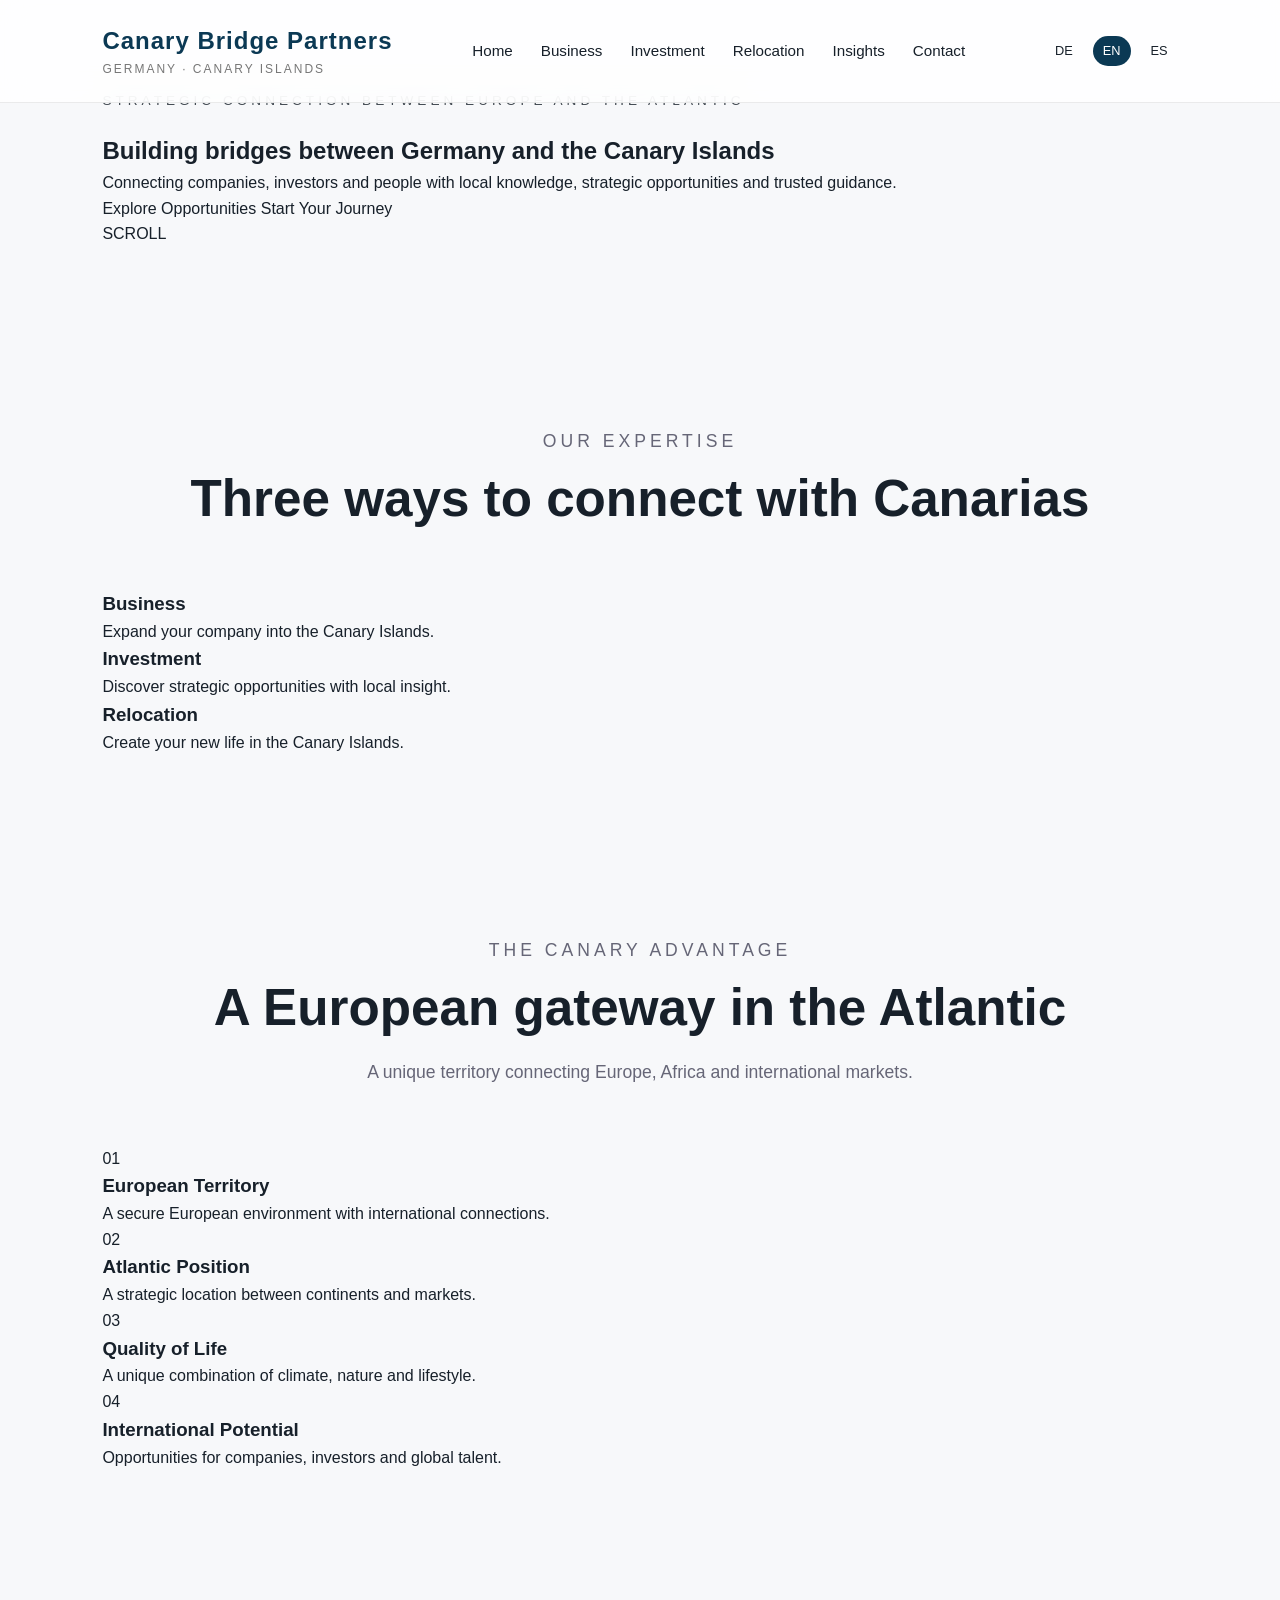
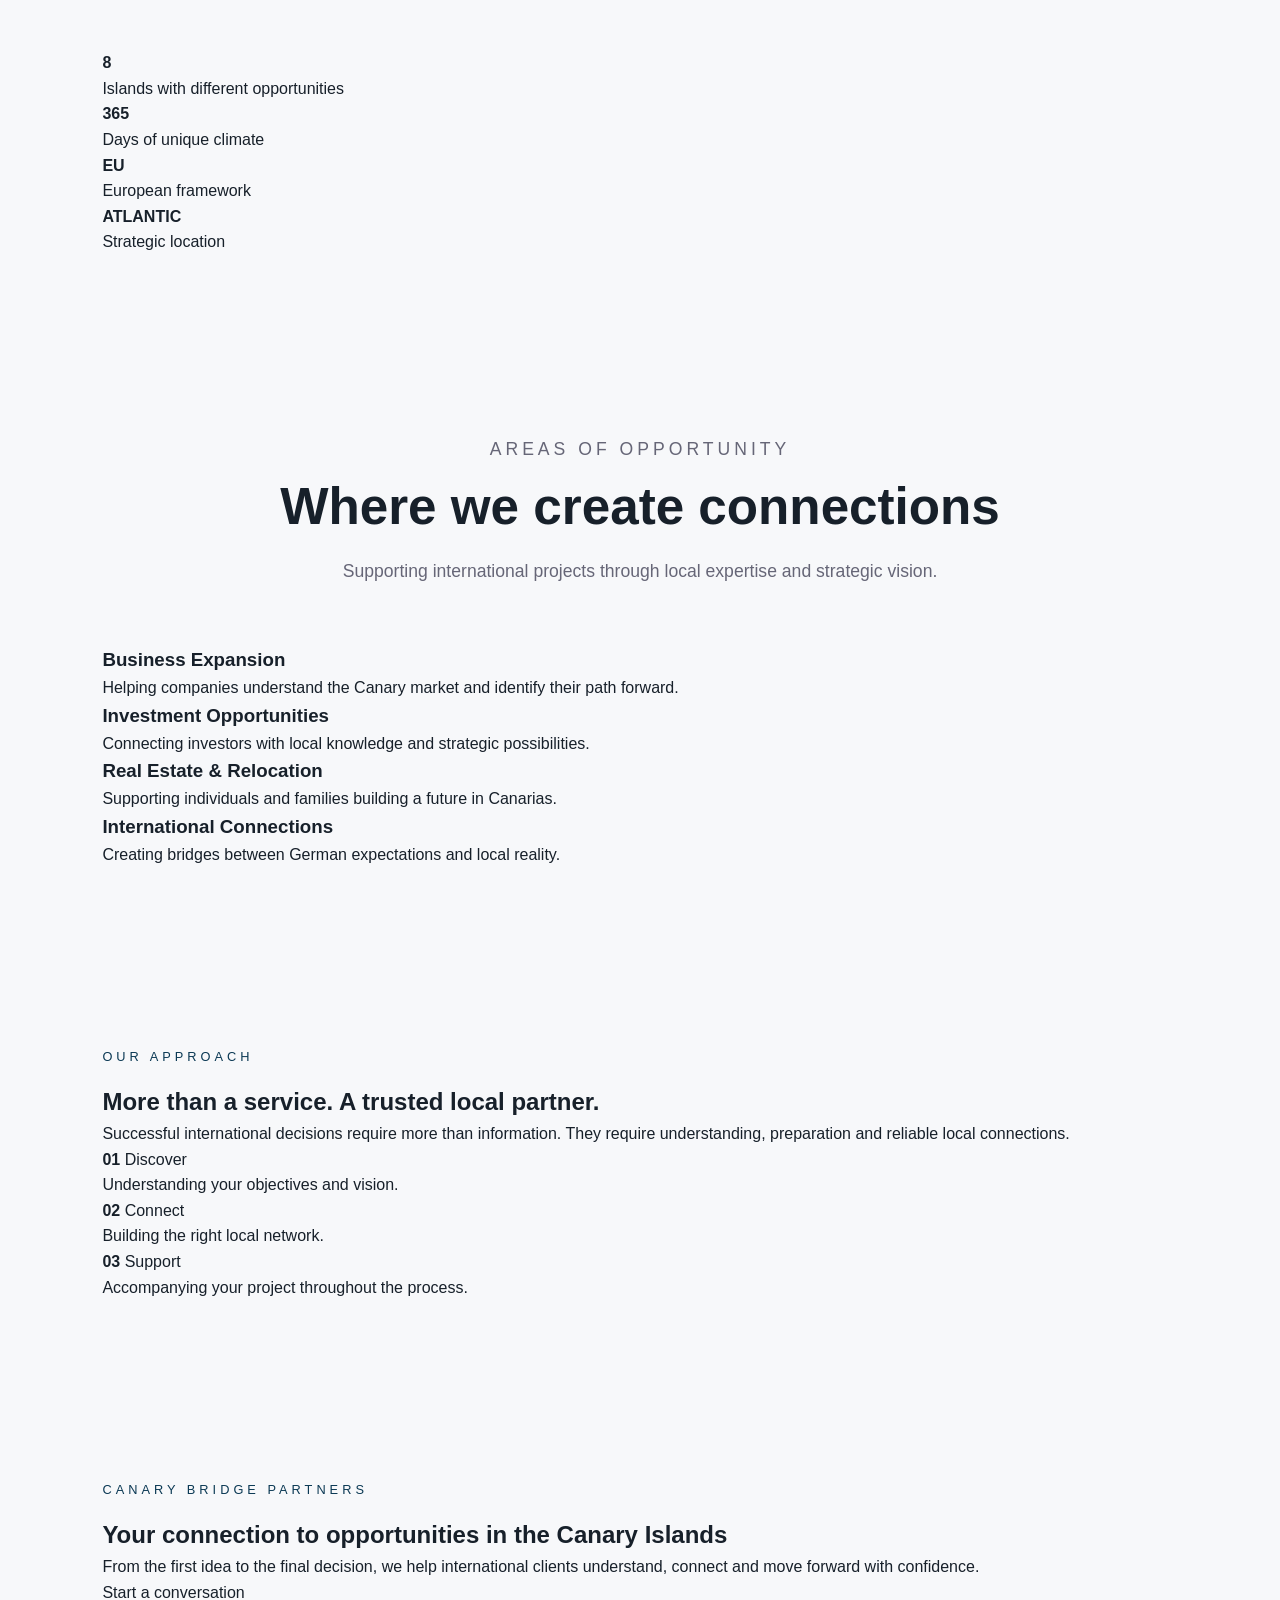
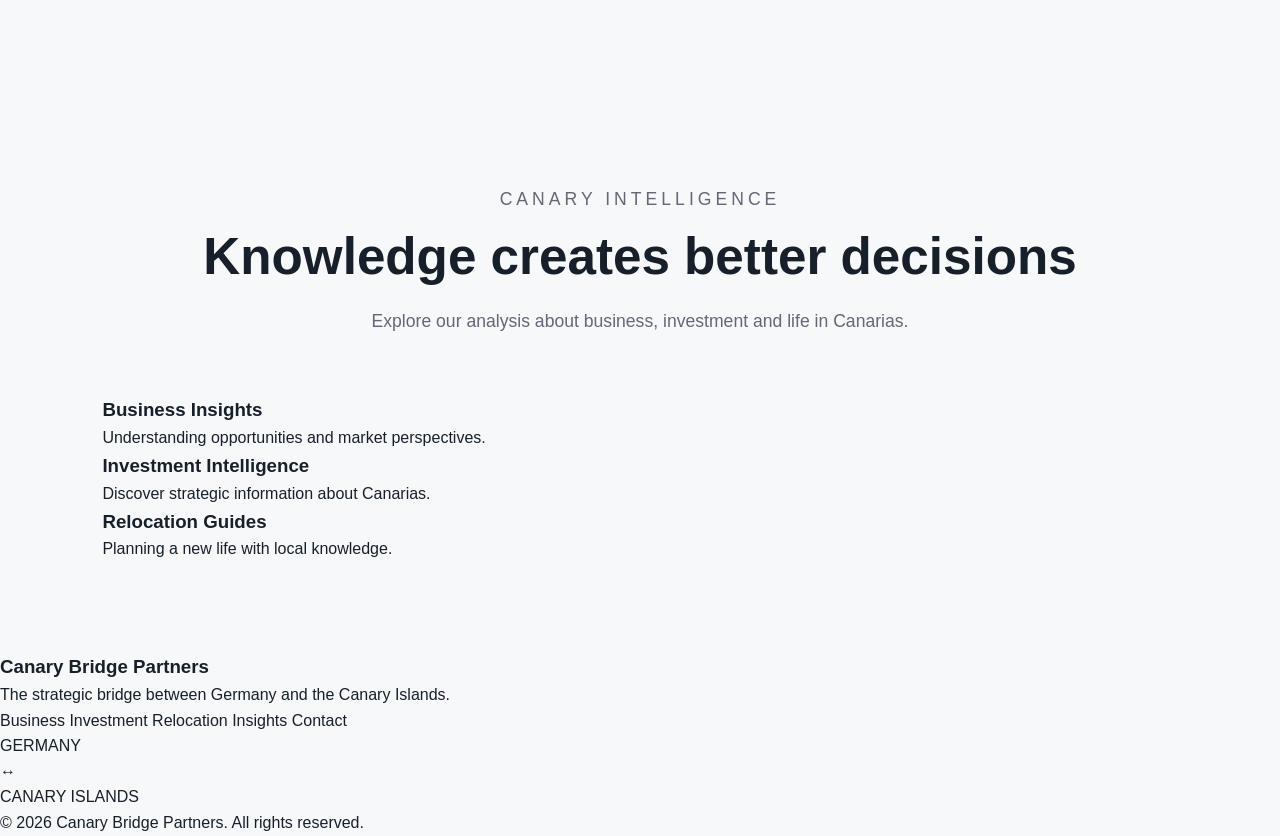
==== commit ec4ab75b: "Update title and content for index.html" ====
--- a/index.html
+++ b/index.html
@@ -1,4 +1,5 @@
 <!DOCTYPE html>
+
 <html lang="en">
 
 <head>
@@ -9,12 +10,12 @@
 
 
 <title>
-Canary Bridge Partners | Strategic Gateway to the Canary Islands
+Canary Bridge Partners | Germany & Canary Islands
 </title>
 
 
 <meta name="description" content="
-Your trusted partner connecting German companies, investors and families with opportunities in the Canary Islands.
+Connecting German companies, investors and families with opportunities in the Canary Islands.
 ">
 
 
@@ -24,31 +25,14 @@
 </head>
 
 
-
 <body>
 
 
-<!-- PRELOADER -->
-
-<div class="preloader">
-
-<div class="loader-logo">
-Canary Bridge Partners
-</div>
-
-</div>
-
-
-
-
-<!-- HEADER -->
-
 
 <header class="main-header">
 
 
 <div class="logo-area">
-
 
 <div class="logo">
 Canary Bridge Partners
@@ -56,7 +40,7 @@
 
 
 <div class="tagline">
-Germany · Canary Islands
+GERMANY · CANARY ISLANDS
 </div>
 
 
@@ -66,163 +50,32 @@
 
 <nav class="main-nav">
 
-
-<div class="nav-item">
-
-<a href="#">
-Canary Islands
-</a>
-
-<div class="mega-menu">
-
-
-<div>
-
-<h3>
-Discover the Islands
-</h3>
-
-<a href="#">
-Tenerife
-</a>
-
-<a href="#">
-Gran Canaria
-</a>
-
-<a href="#">
-Lanzarote
-</a>
-
-<a href="#">
-Fuerteventura
-</a>
-
-
-</div>
-
-
-
-<div>
-
-<h3>
-Opportunities
-</h3>
-
-
-<a href="#">
-Business Environment
-</a>
-
-<a href="#">
-Investment Climate
-</a>
-
-<a href="#">
-Quality of Life
-</a>
-
-
-</div>
-
-
-</div>
-
-
-</div>
-
-
-
-
-
-<div class="nav-item">
-
-<a href="#">
-Solutions
-</a>
-
-
-<div class="mega-menu">
-
-
-<div>
-
-<h3>
-For Companies
-</h3>
-
-<a href="#">
-Business Expansion
-</a>
-
-<a href="#">
-Local Representation
-</a>
-
-<a href="#">
-Market Entry
-</a>
-
-
-</div>
-
-
-
-<div>
-
-<h3>
-For Individuals
-</h3>
-
-<a href="#">
+<a href="index.html">
+Home
+</a>
+
+<a href="business.html">
+Business
+</a>
+
+<a href="investment.html">
+Investment
+</a>
+
+<a href="relocation.html">
 Relocation
 </a>
 
-<a href="#">
-Lifestyle Support
-</a>
-
-<a href="#">
-Investment Guidance
-</a>
-
-
-</div>
-
-
-</div>
-
-
-</div>
-
-
-
-
-
-<div class="nav-item">
-
-<a href="#">
+<a href="insights.html">
 Insights
 </a>
 
-</div>
-
-
-
-
-<div class="nav-item">
-
-<a href="#">
+<a href="contact.html">
 Contact
 </a>
 
-</div>
-
-
 
 </nav>
-
-
 
 
 
@@ -240,9 +93,7 @@
 ES
 </span>
 
-
-</div>
-
+</div>
 
 
 </header>
@@ -252,31 +103,15 @@
 
 
 
-<!-- HERO SECTION -->
-
-
-<section class="hero">
-
-
-
-<video 
-class="hero-video"
-autoplay
-muted
-loop
-playsinline
->
-
-
-<source src="assets/videos/canary-background.mp4" type="video/mp4">
-
-
-</video>
-
-
-
-<div class="hero-overlay"></div>
-
+
+
+<!-- PREMIUM HERO -->
+
+
+<section class="hero-premium">
+
+
+<div class="hero-background"></div>
 
 
 
@@ -285,19 +120,18 @@
 
 <p class="hero-label">
 
-STRATEGIC CONNECTION BETWEEN EUROPE AND THE CANARY ISLANDS
-
-</p>
+STRATEGIC CONNECTION BETWEEN EUROPE AND THE ATLANTIC
+
+</p>
+
 
 
 
 <h1>
 
-Your gateway
-<br>
-to opportunities
-<br>
-in the Canary Islands
+Building bridges
+between Germany
+and the Canary Islands
 
 </h1>
 
@@ -306,231 +140,184 @@
 
 <p class="hero-description">
 
-We connect German companies, investors and families with local expertise, strategic knowledge and trusted execution.
-
-</p>
-
-
-
-
-
-<div class="hero-actions">
-
-
-<a href="#" class="primary-btn">
+Connecting companies, investors and people with local knowledge, strategic opportunities and trusted guidance.
+
+</p>
+
+
+
+
+
+<div class="hero-buttons">
+
+
+<a href="business.html" class="primary-btn">
 
 Explore Opportunities
 
 </a>
 
 
-
-<a href="#" class="secondary-btn">
-
-Private Consultation
-
-</a>
-
-
-
-</div>
-
-
-
-</div>
+<a href="contact.html" class="secondary-btn">
+
+Start Your Journey
+
+</a>
+
+
+</div>
+
+
+</div>
+
+
 
 
 
 <div class="scroll-indicator">
 
-<span>
-Scroll
-</span>
-
-<div></div>
-
-</div>
-
+SCROLL
+
+</div>
 
 
 
 </section>
-<!-- CANARY INTELLIGENCE SECTION -->
-
-
-<section class="canary-intelligence">
+
+
+
+
+
+
+
+
+<!-- THREE PATHWAYS -->
+
+
+<section class="pathways">
 
 
 <div class="section-header">
 
+
 <p class="section-label">
-CANARY INTELLIGENCE
+OUR EXPERTISE
 </p>
 
 
 <h2>
-Discover the Canary Islands
-beyond tourism
+
+Three ways to connect with Canarias
+
 </h2>
 
 
-<p>
-
-A strategic overview of opportunities, industries and lifestyle advantages for international clients.
-
-</p>
-
-</div>
-
-
-
-
-
-<div class="islands-container">
-
-
-
-<div class="island-card">
-
-
-<div class="island-number">
-01
-</div>
-
-
-<h3>
-Tenerife
-</h3>
-
-
-<p>
-
-Business hub, international connectivity and lifestyle destination.
-
-</p>
-
-
-<a href="#">
-Explore Tenerife →
-</a>
-
-
-</div>
-
-
-
-
-
-<div class="island-card">
-
-
-<div class="island-number">
-02
-</div>
-
-
-<h3>
-Gran Canaria
-</h3>
-
-
-<p>
-
-International business environment and Atlantic logistics centre.
-
-</p>
-
-
-<a href="#">
-Explore Gran Canaria →
-</a>
-
-
-</div>
-
-
-
-
-
-<div class="island-card">
-
-
-<div class="island-number">
-03
-</div>
-
-
-<h3>
-Lanzarote
-</h3>
-
-
-<p>
-
-Premium tourism, sustainability and unique investment opportunities.
-
-</p>
-
-
-<a href="#">
-Explore Lanzarote →
-</a>
-
-
-</div>
-
-
-
-
-
-<div class="island-card">
-
-
-<div class="island-number">
-04
-</div>
-
-
-<h3>
-Fuerteventura
-</h3>
-
-
-<p>
-
-Renewable energy, innovation and emerging opportunities.
-
-</p>
-
-
-<a href="#">
-Explore Fuerteventura →
-</a>
-
-
-</div>
-
-
-
-</div>
-
+</div>
+
+
+
+
+
+<div class="pathway-grid">
+
+
+
+<a href="business.html" class="pathway-card business-card">
+
+
+<div class="card-overlay"></div>
+
+
+<div class="card-content">
+
+
+<h3>
+Business
+</h3>
+
+
+<p>
+Expand your company into the Canary Islands.
+</p>
+
+
+</div>
+
+
+</a>
+
+
+
+
+
+
+<a href="investment.html" class="pathway-card investment-card">
+
+
+<div class="card-overlay"></div>
+
+
+<div class="card-content">
+
+
+<h3>
+Investment
+</h3>
+
+
+<p>
+Discover strategic opportunities with local insight.
+</p>
+
+
+</div>
+
+
+</a>
+
+
+
+
+
+
+
+<a href="relocation.html" class="pathway-card relocation-card">
+
+
+<div class="card-overlay"></div>
+
+
+<div class="card-content">
+
+
+<h3>
+Relocation
+</h3>
+
+
+<p>
+Create your new life in the Canary Islands.
+</p>
+
+
+</div>
+
+
+</a>
+
+
+
+</div>
 
 
 </section>
-
-
-
-
-
-
-
-<!-- OPPORTUNITY DASHBOARD -->
-
-
-<section class="opportunity-dashboard">
-
-
-<div class="dashboard-header">
+<!-- STRATEGIC TERRITORY -->
+
+
+<section class="territory-section">
+
+
+<div class="section-header">
 
 
 <p class="section-label">
@@ -539,201 +326,327 @@
 
 
 <h2>
-Why international clients choose the Canary Islands
+A European gateway in the Atlantic
 </h2>
 
 
-</div>
-
-
-
-
-<div class="stats-grid">
-
-
-<div class="stat-box">
+<p>
+
+A unique territory connecting Europe, Africa and international markets.
+
+</p>
+
+
+</div>
+
+
+
+
+
+<div class="territory-grid">
+
+
+
+<div class="territory-card">
+
+
+<span>
+01
+</span>
+
+
+<h3>
+European Territory
+</h3>
+
+
+<p>
+
+A secure European environment with international connections.
+
+</p>
+
+
+</div>
+
+
+
+
+
+<div class="territory-card">
+
+
+<span>
+02
+</span>
+
+
+<h3>
+Atlantic Position
+</h3>
+
+
+<p>
+
+A strategic location between continents and markets.
+
+</p>
+
+
+</div>
+
+
+
+
+
+<div class="territory-card">
+
+
+<span>
+03
+</span>
+
+
+<h3>
+Quality of Life
+</h3>
+
+
+<p>
+
+A unique combination of climate, nature and lifestyle.
+
+</p>
+
+
+</div>
+
+
+
+
+
+<div class="territory-card">
+
+
+<span>
+04
+</span>
+
+
+<h3>
+International Potential
+</h3>
+
+
+<p>
+
+Opportunities for companies, investors and global talent.
+
+</p>
+
+
+</div>
+
+
+
+</div>
+
+
+</section>
+
+
+
+
+
+
+
+
+<!-- NUMBERS SECTION -->
+
+
+<section class="numbers-section">
+
+
+<div class="numbers-grid">
+
+
+
+<div class="number-item">
+
+<strong>
+8
+</strong>
+
+<p>
+Islands with different opportunities
+</p>
+
+</div>
+
+
+
+
+<div class="number-item">
+
+<strong>
+365
+</strong>
+
+<p>
+Days of unique climate
+</p>
+
+</div>
+
+
+
+
+
+<div class="number-item">
 
 <strong>
 EU
 </strong>
 
-<span>
-European Territory
-</span>
-
-</div>
-
-
-
-
-<div class="stat-box">
+<p>
+European framework
+</p>
+
+</div>
+
+
+
+
+
+<div class="number-item">
 
 <strong>
-365
+ATLANTIC
 </strong>
 
-<span>
-Days of exceptional climate
-</span>
-
-</div>
-
-
-
-
-
-<div class="stat-box">
-
-<strong>
-3 Continents
-</strong>
-
-<span>
-Strategic Atlantic position
-</span>
-
-</div>
-
-
-
-
-
-<div class="stat-box">
-
-<strong>
-+100
-</strong>
-
-<span>
-International connections
-</span>
-
-</div>
-
-
-</div>
-
+<p>
+Strategic location
+</p>
+
+</div>
+
+
+
+</div>
 
 
 </section>
-
-
-
-
-
-
-
-
 <!-- STRATEGIC SECTORS -->
 
 
-<section class="industries">
+<section class="sectors-section">
 
 
 <div class="section-header">
 
 
 <p class="section-label">
-STRATEGIC SECTORS
+AREAS OF OPPORTUNITY
 </p>
 
 
 <h2>
-Where opportunities are growing
+Where we create connections
 </h2>
 
 
-</div>
-
-
-
-
-<div class="industry-grid">
-
-
-
-<div class="industry-card">
-
-<h3>
-Tourism & Hospitality
-</h3>
-
-<p>
-One of Europe's most established tourism ecosystems.
-</p>
-
-</div>
-
-
-
-
-<div class="industry-card">
-
-<h3>
-Renewable Energy
-</h3>
-
-<p>
-A natural laboratory for sustainable development.
-</p>
-
-</div>
-
-
-
-
-<div class="industry-card">
-
-<h3>
-Technology
-</h3>
-
-<p>
-Growing innovation ecosystem and international talent.
-</p>
-
-</div>
-
-
-
-
-<div class="industry-card">
-
-<h3>
-Real Estate
-</h3>
-
-<p>
-Opportunities connected to international demand.
-</p>
-
-</div>
-
-
-
-<div class="industry-card">
-
-<h3>
-Blue Economy
-</h3>
-
-<p>
-Atlantic location creating new possibilities.
-</p>
-
-</div>
-
-
-
-<div class="industry-card">
-
-<h3>
-Logistics
-</h3>
-
-<p>
-A bridge between Europe, Africa and America.
-</p>
+<p>
+Supporting international projects through local expertise and strategic vision.
+</p>
+
+
+</div>
+
+
+
+
+
+<div class="sectors-grid">
+
+
+
+<div class="sector-card">
+
+
+<h3>
+Business Expansion
+</h3>
+
+
+<p>
+
+Helping companies understand the Canary market and identify their path forward.
+
+</p>
+
+
+</div>
+
+
+
+
+
+<div class="sector-card">
+
+
+<h3>
+Investment Opportunities
+</h3>
+
+
+<p>
+
+Connecting investors with local knowledge and strategic possibilities.
+
+</p>
+
+
+</div>
+
+
+
+
+
+<div class="sector-card">
+
+
+<h3>
+Real Estate & Relocation
+</h3>
+
+
+<p>
+
+Supporting individuals and families building a future in Canarias.
+
+</p>
+
+
+</div>
+
+
+
+
+
+<div class="sector-card">
+
+
+<h3>
+International Connections
+</h3>
+
+
+<p>
+
+Creating bridges between German expectations and local reality.
+
+</p>
+
 
 </div>
 
@@ -743,13 +656,22 @@
 
 
 </section>
-<!-- OUR METHOD -->
-
-
-<section class="method-section">
-
-
-<div class="section-header">
+
+
+
+
+
+
+
+
+<!-- OUR APPROACH -->
+
+
+<section class="approach-section">
+
+
+<div class="approach-content">
+
 
 <p class="section-label">
 OUR APPROACH
@@ -757,220 +679,220 @@
 
 
 <h2>
-A structured path from idea to success
+More than a service.
+A trusted local partner.
 </h2>
 
 
 <p>
-We simplify complex processes by combining international standards with local expertise.
-</p>
-
-
-</div>
-
-
-
-
-<div class="timeline">
-
-
-
-<div class="timeline-item">
-
-<div class="timeline-number">
+
+Successful international decisions require more than information. They require understanding, preparation and reliable local connections.
+
+</p>
+
+
+
+<div class="approach-points">
+
+
+
+<div>
+
+<strong>
 01
-</div>
+</strong>
+
+<span>
+Discover
+</span>
+
+<p>
+Understanding your objectives and vision.
+</p>
+
+</div>
+
+
+
+
 
 <div>
 
-<h3>
-Discovery
-</h3>
-
-<p>
-Understanding your objectives, challenges and expectations.
-</p>
-
-</div>
-
-</div>
-
-
-
-
-
-<div class="timeline-item">
-
-<div class="timeline-number">
+<strong>
 02
-</div>
+</strong>
+
+<span>
+Connect
+</span>
+
+<p>
+Building the right local network.
+</p>
+
+</div>
+
+
+
+
 
 <div>
 
-<h3>
-Strategic Planning
-</h3>
-
-<p>
-Creating a personalised roadmap adapted to your project.
-</p>
-
-</div>
-
-</div>
-
-
-
-
-
-<div class="timeline-item">
-
-<div class="timeline-number">
+<strong>
 03
-</div>
-
-<div>
-
-<h3>
-Local Coordination
-</h3>
-
-<p>
-Connecting you with the right professionals and institutions.
-</p>
-
-</div>
-
-</div>
-
-
-
-
-
-<div class="timeline-item">
-
-<div class="timeline-number">
-04
-</div>
-
-<div>
-
-<h3>
-Successful Implementation
-</h3>
-
-<p>
-Supporting your journey until your objectives become reality.
-</p>
-
-</div>
-
-</div>
-
+</strong>
+
+<span>
+Support
+</span>
+
+<p>
+Accompanying your project throughout the process.
+</p>
+
+</div>
+
+
+
+</div>
 
 
 </div>
 
 
 </section>
-
-
-
-
-
-
-
-<!-- INSIGHTS CENTER -->
-
-
-<section class="insights-center">
+<!-- FINAL VISION -->
+
+
+<section class="vision-section">
+
+
+<div class="vision-content">
+
+
+<p class="section-label">
+CANARY BRIDGE PARTNERS
+</p>
+
+
+<h2>
+Your connection to opportunities in the Canary Islands
+</h2>
+
+
+<p>
+
+From the first idea to the final decision, we help international clients understand, connect and move forward with confidence.
+
+</p>
+
+
+<a href="contact.html" class="primary-btn">
+
+Start a conversation
+
+</a>
+
+
+</div>
+
+
+</section>
+
+
+
+
+
+
+
+
+<!-- INSIGHTS PREVIEW -->
+
+
+<section class="insights-preview">
 
 
 <div class="section-header">
 
 
 <p class="section-label">
-CANARY KNOWLEDGE CENTER
+CANARY INTELLIGENCE
 </p>
 
 
 <h2>
-Strategic insights about the Canary Islands
+Knowledge creates better decisions
 </h2>
 
 
 <p>
-Practical information for companies, investors and international families.
-</p>
-
-
-</div>
-
-
-
-
-<div class="insights-grid">
-
-
-<article>
-
-<h3>
-Doing Business in the Canary Islands
-</h3>
-
-<p>
-Market information, opportunities and first steps for German companies.
-</p>
-
-<a href="#">
-Read guide →
-</a>
-
-</article>
-
-
-
-
-<article>
-
-<h3>
-Moving to Tenerife
-</h3>
-
-<p>
-A complete roadmap for professionals and families relocating.
-</p>
-
-<a href="#">
-Read guide →
-</a>
-
-</article>
-
-
-
-
-
-<article>
-
-<h3>
-Investment Opportunities 2026
-</h3>
-
-<p>
-Understanding sectors with future potential.
-</p>
-
-<a href="#">
-Read report →
-</a>
-
-</article>
-
-
-
-</div>
-
+Explore our analysis about business, investment and life in Canarias.
+</p>
+
+
+</div>
+
+
+
+
+
+<div class="preview-grid">
+
+
+<a href="insights.html" class="preview-card">
+
+
+<h3>
+Business Insights
+</h3>
+
+
+<p>
+Understanding opportunities and market perspectives.
+</p>
+
+
+</a>
+
+
+
+
+<a href="insights.html" class="preview-card">
+
+
+<h3>
+Investment Intelligence
+</h3>
+
+
+<p>
+Discover strategic information about Canarias.
+</p>
+
+
+</a>
+
+
+
+
+<a href="insights.html" class="preview-card">
+
+
+<h3>
+Relocation Guides
+</h3>
+
+
+<p>
+Planning a new life with local knowledge.
+</p>
+
+
+</a>
+
+
+
+</div>
 
 
 </section>
@@ -981,128 +903,14 @@
 
 
 
-<!-- TRUST MESSAGE -->
-
-
-<section class="trust-message">
-
-
-<h2>
-More than a service provider.
-<br>
-Your local strategic partner.
-</h2>
-
-
-<p>
-
-German communication.
-<br>
-Canary expertise.
-<br>
-International vision.
-
-</p>
-
-
-</section>
-
-
-
-
-
-
-
-<!-- CONTACT -->
-
-
-<section class="contact-section">
-
-
-<div class="section-header">
-
-<p class="section-label">
-START YOUR PROJECT
-</p>
-
-
-<h2>
-Let's discuss your opportunity
-</h2>
-
-
-<p>
-Your first consultation is confidential.
-</p>
-
-
-</div>
-
-
-
-
-<form class="premium-form">
-
-
-<div class="form-row">
-
-
-<input 
-type="text"
-placeholder="Name"
->
-
-
-<input 
-type="email"
-placeholder="Email"
->
-
-
-</div>
-
-
-
-<input 
-type="text"
-placeholder="Company or project"
->
-
-
-
-
-<textarea 
-placeholder="Tell us about your objectives">
-</textarea>
-
-
-
-<button>
-Request Private Consultation
-</button>
-
-
-
-</form>
-
-
-
-</section>
-
-
-
-
-
-
-
-
-<!-- FOOTER -->
+
+<!-- FINAL FOOTER -->
 
 
 <footer class="main-footer">
 
 
-<div>
+<div class="footer-brand">
 
 
 <h3>
@@ -1111,11 +919,12 @@
 
 
 <p>
-Germany's strategic gateway to the Canary Islands.
-</p>
-
-
-</div>
+The strategic bridge between Germany and the Canary Islands.
+</p>
+
+
+</div>
+
 
 
 
@@ -1123,17 +932,27 @@
 <div class="footer-links">
 
 
-<a href="#">
-Privacy
-</a>
-
-
-<a href="#">
-Legal Notice
-</a>
-
-
-<a href="#">
+<a href="business.html">
+Business
+</a>
+
+
+<a href="investment.html">
+Investment
+</a>
+
+
+<a href="relocation.html">
+Relocation
+</a>
+
+
+<a href="insights.html">
+Insights
+</a>
+
+
+<a href="contact.html">
 Contact
 </a>
 
@@ -1143,6 +962,29 @@
 
 
 
+
+<div class="footer-location">
+
+
+<p>
+GERMANY
+</p>
+
+<span>
+↔
+</span>
+
+<p>
+CANARY ISLANDS
+</p>
+
+
+</div>
+
+
+
+
+
 <p class="copyright">
 
 © 2026 Canary Bridge Partners. All rights reserved.
@@ -1157,11 +999,8 @@
 
 
 
-
-
 <script src="app.js"></script>
 
-
 </body>
 
 </html>
--- a/styles.css
+++ b/styles.css
@@ -1,638 +1,972 @@
-*{
-    margin:0;
-    padding:0;
-    box-sizing:border-box;
-}
-
-
-html{
-    scroll-behavior:smooth;
-}
-
-
-body{
-
-    font-family:
-    "Helvetica Neue",
-    Arial,
-    sans-serif;
-
-    background:#f7f7f5;
-    color:#1b1b1b;
-
-    line-height:1.7;
-
-}
-
-
-
-/* HEADER */
-
-
-.header{
-
-    position:fixed;
+/* =====================================
+   CANARY BRIDGE PARTNERS
+   PREMIUM DESIGN SYSTEM
+   PART 1/3
+===================================== */
+
+
+/* RESET */
+
+* {
+    margin: 0;
+    padding: 0;
+    box-sizing: border-box;
+}
+
+
+
+html {
+    scroll-behavior: smooth;
+}
+
+
+
+body {
+
+    font-family: "Inter", "Helvetica Neue", Arial, sans-serif;
+
+    background: #f7f8fa;
+
+    color: #17202a;
+
+    line-height: 1.6;
+
+}
+
+
+
+
+
+
+/* GLOBAL */
+
+img {
+
+    max-width: 100%;
+
+    display: block;
+
+}
+
+
+
+a {
+
+    text-decoration: none;
+
+    color: inherit;
+
+}
+
+
+
+section {
+
+    padding: 90px 8%;
+
+}
+
+
+
+
+
+/* HEADER PREMIUM */
+
+
+.main-header {
+
+
+    position: fixed;
+
     top:0;
+
     left:0;
+
     width:100%;
 
+    z-index:1000;
+
+
     display:flex;
+
     justify-content:space-between;
+
     align-items:center;
 
-    padding:28px 8%;
-
-    z-index:1000;
-
-    background:rgba(10,20,35,0.55);
-
-    backdrop-filter:blur(10px);
-
-}
-
-
-
-.logo{
+
+    padding:22px 8%;
+
+
+    background:rgba(255,255,255,0.85);
+
+
+    backdrop-filter:blur(15px);
+
+
+    border-bottom:1px solid rgba(0,0,0,0.08);
+
+
+}
+
+
+
+
+
+
+.logo {
+
+
+    font-size:1.5rem;
+
+    font-weight:800;
+
+    letter-spacing:1px;
+
+
+    color:#0b3954;
+
+
+}
+
+
+
+.tagline {
+
+
+    font-size:0.75rem;
+
+    color:#777;
+
+    letter-spacing:2px;
+
+
+}
+
+
+
+
+
+
+.main-nav {
+
+
+    display:flex;
+
+    gap:28px;
+
+
+}
+
+
+
+.main-nav a {
+
+
+    font-size:0.95rem;
+
+    font-weight:500;
+
+
+    position:relative;
+
+
+    transition:.3s;
+
+
+}
+
+
+
+
+.main-nav a::after {
+
+
+    content:"";
+
+    position:absolute;
+
+    bottom:-8px;
+
+    left:0;
+
+
+    width:0;
+
+    height:2px;
+
+
+    background:#0b3954;
+
+
+    transition:.3s;
+
+
+}
+
+
+
+
+
+.main-nav a:hover::after {
+
+
+    width:100%;
+
+
+}
+
+
+
+
+.language-selector {
+
+
+    display:flex;
+
+    gap:10px;
+
+
+}
+
+
+
+
+.language-selector span {
+
+
+    padding:5px 10px;
+
+    border-radius:20px;
+
+    font-size:.8rem;
+
+
+}
+
+
+
+.language-selector .active {
+
+
+    background:#0b3954;
 
     color:white;
 
-    font-size:26px;
+
+}
+
+
+
+
+
+
+
+/* HERO SECTIONS */
+
+
+.internal-hero {
+
+
+    min-height:90vh;
+
+
+    display:flex;
+
+    align-items:center;
+
+
+    position:relative;
+
+
+    background-size:cover;
+
+    background-position:center;
+
+
+    overflow:hidden;
+
+
+}
+
+
+
+
+
+.internal-overlay {
+
+
+    position:absolute;
+
+
+    inset:0;
+
+
+    background:
+
+    linear-gradient(
+
+    90deg,
+
+    rgba(5,20,35,.85),
+
+    rgba(5,20,35,.45)
+
+    );
+
+
+}
+
+
+
+
+.internal-content {
+
+
+    position:relative;
+
+
+    z-index:2;
+
+
+    max-width:800px;
+
+
+    color:white;
+
+
+    animation:fadeUp 1.2s ease;
+
+
+}
+
+
+
+
+
+.hero-label {
+
+
+    letter-spacing:4px;
+
+    font-size:.85rem;
+
+    text-transform:uppercase;
+
+    margin-bottom:20px;
+
+    opacity:.8;
+
+
+}
+
+
+
+
+.internal-content h1 {
+
+
+    font-size:clamp(3rem,6vw,5rem);
+
+
+    line-height:1.05;
+
+
+    margin-bottom:25px;
+
+
+}
+
+
+
+
+
+.internal-content p {
+
+
+    font-size:1.25rem;
+
+    max-width:650px;
+
+
+}
+
+
+
+
+
+
+
+
+/* ANIMATION */
+
+
+@keyframes fadeUp {
+
+
+from {
+
+
+opacity:0;
+
+transform:translateY(40px);
+
+
+}
+
+
+
+to {
+
+
+opacity:1;
+
+transform:translateY(0);
+
+
+}
+
+
+}
+
+
+
+
+
+/* BUTTON STYLE */
+
+
+.final-cta a,
+.premium-form button {
+
+
+display:inline-block;
+
+
+margin-top:25px;
+
+
+padding:16px 35px;
+
+
+border-radius:40px;
+
+
+background:#0b3954;
+
+
+color:white;
+
+
+font-weight:600;
+
+
+transition:.3s;
+
+
+border:none;
+
+
+cursor:pointer;
+
+
+}
+
+
+
+.final-cta a:hover,
+.premium-form button:hover {
+
+
+transform:translateY(-4px);
+
+
+box-shadow:0 15px 30px rgba(0,0,0,.15);
+
+
+}
+/* =====================================
+   PREMIUM COMPONENTS
+   PART 2/3
+===================================== */
+
+
+
+/* SECTION TITLES */
+
+
+.section-header {
+
+    max-width:900px;
+
+    margin:0 auto 60px;
+
+    text-align:center;
+
+}
+
+
+
+.section-label {
+
+    font-size:.8rem;
+
+    letter-spacing:4px;
+
+    text-transform:uppercase;
+
+    color:#0b3954;
+
+    margin-bottom:15px;
+
+}
+
+
+
+.section-header h2 {
+
+    font-size:clamp(2rem,4vw,3.2rem);
+
+    line-height:1.15;
+
+    margin-bottom:20px;
+
+}
+
+
+
+
+.section-header p {
+
+    color:#667;
+
+    font-size:1.1rem;
+
+}
+
+
+
+
+
+
+
+
+/* PREMIUM CARDS */
+
+
+.advantages-grid,
+.industry-grid,
+.insights-grid,
+.related-grid,
+.contact-grid {
+
+
+    display:grid;
+
+    grid-template-columns:repeat(auto-fit,minmax(260px,1fr));
+
+    gap:30px;
+
+
+}
+
+
+
+
+.advantage-card,
+.industry-card,
+.insights-grid article,
+.related-card,
+.contact-card {
+
+
+    background:white;
+
+
+    padding:35px;
+
+
+    border-radius:20px;
+
+
+    border:1px solid rgba(0,0,0,.06);
+
+
+    transition:.4s;
+
+
+    position:relative;
+
+
+    overflow:hidden;
+
+
+}
+
+
+
+
+
+
+.advantage-card::before,
+.industry-card::before,
+.related-card::before {
+
+
+    content:"";
+
+
+    position:absolute;
+
+
+    top:0;
+
+    left:0;
+
+
+    width:100%;
+
+    height:4px;
+
+
+    background:#0b3954;
+
+
+    transform:scaleX(0);
+
+
+    transform-origin:left;
+
+
+    transition:.4s;
+
+
+}
+
+
+
+
+
+.advantage-card:hover,
+.industry-card:hover,
+.insights-grid article:hover,
+.related-card:hover,
+.contact-card:hover {
+
+
+    transform:translateY(-10px);
+
+
+    box-shadow:0 25px 50px rgba(0,0,0,.12);
+
+
+}
+
+
+
+.advantage-card:hover::before,
+.industry-card:hover::before,
+.related-card:hover::before {
+
+
+    transform:scaleX(1);
+
+
+}
+
+
+
+
+
+
+
+/* CARD TITLES */
+
+
+.advantage-card h3,
+.industry-card h3,
+.insights-grid h3,
+.related-card h3,
+.contact-card h3 {
+
+
+    margin-bottom:15px;
+
+
+    font-size:1.35rem;
+
+
+    color:#0b3954;
+
+
+}
+
+
+
+
+
+
+/* TIMELINE */
+
+
+.timeline {
+
+
+    max-width:900px;
+
+    margin:auto;
+
+
+}
+
+
+
+.timeline-item {
+
+
+    display:flex;
+
+    gap:30px;
+
+    margin-bottom:40px;
+
+
+    align-items:flex-start;
+
+
+}
+
+
+
+.timeline-number {
+
+
+    min-width:60px;
+
+    height:60px;
+
+
+    border-radius:50%;
+
+
+    display:flex;
+
+    align-items:center;
+
+    justify-content:center;
+
+
+    background:#0b3954;
+
+
+    color:white;
+
 
     font-weight:700;
 
-    letter-spacing:1px;
-
-}
-
-
-
-nav a{
+
+}
+
+
+
+
+
+
+/* FAQ */
+
+
+.faq-container {
+
+
+    max-width:900px;
+
+    margin:auto;
+
+
+}
+
+
+
+.faq-item {
+
+
+    background:white;
+
+
+    padding:30px;
+
+
+    margin-bottom:20px;
+
+
+    border-radius:18px;
+
+
+    border-left:4px solid #0b3954;
+
+
+    box-shadow:0 10px 25px rgba(0,0,0,.06);
+
+
+}
+
+
+
+
+.faq-item h3 {
+
+
+    margin-bottom:10px;
+
+
+}
+
+
+
+
+
+
+
+/* FORMS */
+
+
+.premium-form {
+
+
+    max-width:900px;
+
+    margin:auto;
+
+
+}
+
+
+
+
+.form-row {
+
+
+    display:grid;
+
+
+    grid-template-columns:repeat(2,1fr);
+
+
+    gap:20px;
+
+
+    margin-bottom:20px;
+
+
+}
+
+
+
+
+.premium-form input,
+.premium-form textarea,
+.premium-form select {
+
+
+    width:100%;
+
+
+    padding:18px;
+
+
+    border-radius:12px;
+
+
+    border:1px solid #ddd;
+
+
+    font-size:1rem;
+
+
+}
+
+
+
+
+.premium-form textarea {
+
+
+    min-height:160px;
+
+
+    margin-bottom:20px;
+
+
+}
+
+
+
+
+/* CTA */
+
+
+.final-cta {
+
+
+    text-align:center;
+
+
+    background:#0b3954;
+
 
     color:white;
 
-    text-decoration:none;
-
-    margin-left:35px;
-
-    font-size:15px;
-
-    font-weight:500;
-
-    transition:.3s;
-
-}
-
-
-
-nav a:hover{
-
-    color:#d6b36a;
-
-}
-
-
-
-/* HERO */
-
-
-.hero{
-
-    height:100vh;
-
-    position:relative;
-
-    display:flex;
-
-    align-items:center;
-
-    justify-content:center;
-
-    text-align:center;
-
-    color:white;
-
-
-    background-image:
-
-    url("https://images.unsplash.com/photo-1518509562904-e7ef99cdcc86?auto=format&fit=crop&w=2000&q=80");
-
-
-    background-size:cover;
-
-    background-position:center;
-
-}
-
-
-
-.hero-overlay{
-
-    position:absolute;
-
-    inset:0;
-
-    background:
-
-    linear-gradient(
-
-    rgba(5,15,30,.72),
-
-    rgba(5,15,30,.55)
-
-    );
-
-}
-
-
-
-.hero-content{
-
-    position:relative;
-
-    max-width:1000px;
-
-    padding:30px;
-
-    animation:fadeIn 1.5s ease;
-
-}
-
-
-
-.small-title{
-
-    letter-spacing:4px;
-
-    font-size:13px;
-
-    margin-bottom:25px;
-
-    color:#d6b36a;
-
-}
-
-
-
-.hero h1{
-
-    font-size:clamp(42px,5vw,72px);
-
-    line-height:1.15;
-
-    margin-bottom:30px;
-
-    font-weight:700;
-
-}
-
-
-
-.hero p{
-
-    font-size:21px;
-
-    max-width:850px;
-
-    margin:auto;
-
-    margin-bottom:40px;
-
-}
-
-
-
-.primary-button{
-
-    display:inline-block;
-
-    padding:18px 45px;
-
-    background:#d6b36a;
-
-    color:#111;
-
-    text-decoration:none;
-
-    font-weight:700;
-
-    border-radius:2px;
-
-    transition:.3s;
-
-}
-
-
-
-.primary-button:hover{
-
-    transform:translateY(-4px);
-
-}
-
-
-
-/* SECTIONS */
-
-
-section{
-
-    padding:110px 8%;
-
-}
-
-
-
-h2{
-
-    text-align:center;
-
-    font-size:42px;
-
-    margin-bottom:40px;
-
-    color:#10243e;
-
-}
-
-
-
-.intro{
-
-    max-width:1000px;
-
-    margin:auto;
-
-    text-align:center;
-
-}
-
-
-
-.intro p{
-
-    font-size:20px;
-
-}
-/* SOLUTIONS */
-
-
-.solutions{
-
-    background:#ffffff;
-
-}
-
-
-
-.solution-grid{
-
-    display:grid;
-
-    grid-template-columns:
-    repeat(auto-fit,minmax(260px,1fr));
-
-    gap:35px;
-
-}
-
-
-
-.solution-card{
-
-    background:#f8f8f6;
-
-    padding:45px 35px;
-
-    border-top:3px solid #d6b36a;
-
-    transition:.4s;
-
-}
-
-
-
-.solution-card:hover{
-
-    transform:translateY(-10px);
-
-    box-shadow:
-    0 20px 40px rgba(0,0,0,.12);
-
-}
-
-
-
-.solution-card h3{
-
-    color:#10243e;
-
-    font-size:24px;
-
-    margin-bottom:20px;
-
-}
-
-
-
-
-/* STATEMENT */
-
-
-.statement{
-
-    background:#10243e;
-
-    color:white;
-
-    text-align:center;
-
-}
-
-
-
-.statement h2{
-
-    color:white;
-
-    font-size:52px;
-
-}
-
-
-
-.statement p{
-
-    font-size:22px;
-
-    color:#d6b36a;
-
-}
-
-
-
-
-
-/* INSIGHTS */
-
-
-.insights{
-
-    background:#f7f7f5;
-
-}
-
-
-
-.insight-grid{
-
-    display:grid;
-
-    grid-template-columns:
-    repeat(auto-fit,minmax(280px,1fr));
-
-    gap:30px;
-
-}
-
-
-
-.insight-grid div{
-
-    background:white;
-
-    padding:35px;
-
-    border-left:3px solid #d6b36a;
-
-}
-
-
-
-.insight-grid h3{
-
-    color:#10243e;
-
-    margin-bottom:15px;
-
-}
-
-
-
-
-
-/* CONTACT */
-
-
-.contact{
-
-    background:white;
-
-    text-align:center;
-
-}
-
-
-
-.contact p{
-
-    margin-bottom:35px;
-
-}
-
-
-
-form{
-
-    max-width:650px;
-
-    margin:auto;
-
-    display:flex;
-
-    flex-direction:column;
-
-}
-
-
-
-input,
-textarea{
-
-    padding:18px;
-
-    margin-bottom:18px;
-
-    border:1px solid #ddd;
-
-    font-size:16px;
-
-    font-family:inherit;
-
-}
-
-
-
-textarea{
-
-    min-height:160px;
-
-}
-
-
-
-button{
-
-    padding:18px;
-
-    background:#10243e;
-
-    color:white;
-
-    border:none;
-
-    cursor:pointer;
-
-    font-size:17px;
-
-    transition:.3s;
-
-}
-
-
-
-button:hover{
-
-    background:#d6b36a;
-
-    color:#111;
-
-}
-
-
-
-
-
-/* FOOTER */
-
-
-footer{
-
-    background:#081526;
-
-    color:white;
-
-    text-align:center;
-
-    padding:35px;
-
-    font-size:14px;
-
-}
-
-
-
-
-
-/* ANIMATION */
-
-
-@keyframes fadeIn{
-
-    from{
-
-        opacity:0;
-
-        transform:translateY(30px);
-
-    }
-
-
-    to{
-
-        opacity:1;
-
-        transform:translateY(0);
-
-    }
-
-}
-
-
-
-
-
-/* MOBILE */
-
-
-@media(max-width:768px){
-
-
-.header{
-
-    padding:20px;
-
-    flex-direction:column;
-
-}
-
-
-
-nav{
+
+}
+
+
+
+.final-cta h2 {
+
+
+    font-size:clamp(2rem,4vw,3.5rem);
+
+
+}
+
+
+
+.final-cta p {
+
 
     margin-top:15px;
 
-}
-
-
-
-nav a{
-
-    margin:0 10px;
-
-    font-size:13px;
-
-}
-
-
-
-.hero h1{
-
-    font-size:40px;
-
-}
-
-
-
-.hero p{
-
-    font-size:17px;
-
-}
-
-
-
-section{
-
-    padding:75px 5%;
-
-}
-
-
-
-h2{
-
-    font-size:34px;
-
-}
-
-
-
-.statement h2{
-
-    font-size:38px;
-
-}
-
-
-
-}
+
+    opacity:.85;
+
+
+}
+/* APP.JS ANIMATION SUPPORT */
+
+
+.reveal {
+
+opacity:0;
+
+transform:translateY(40px);
+
+transition:all .8s ease;
+
+}
+
+
+
+.reveal.visible {
+
+opacity:1;
+
+transform:translateY(0);
+
+}
+
+
+
+.main-header.scrolled {
+
+box-shadow:0 15px 35px rgba(0,0,0,.12);
+
+}
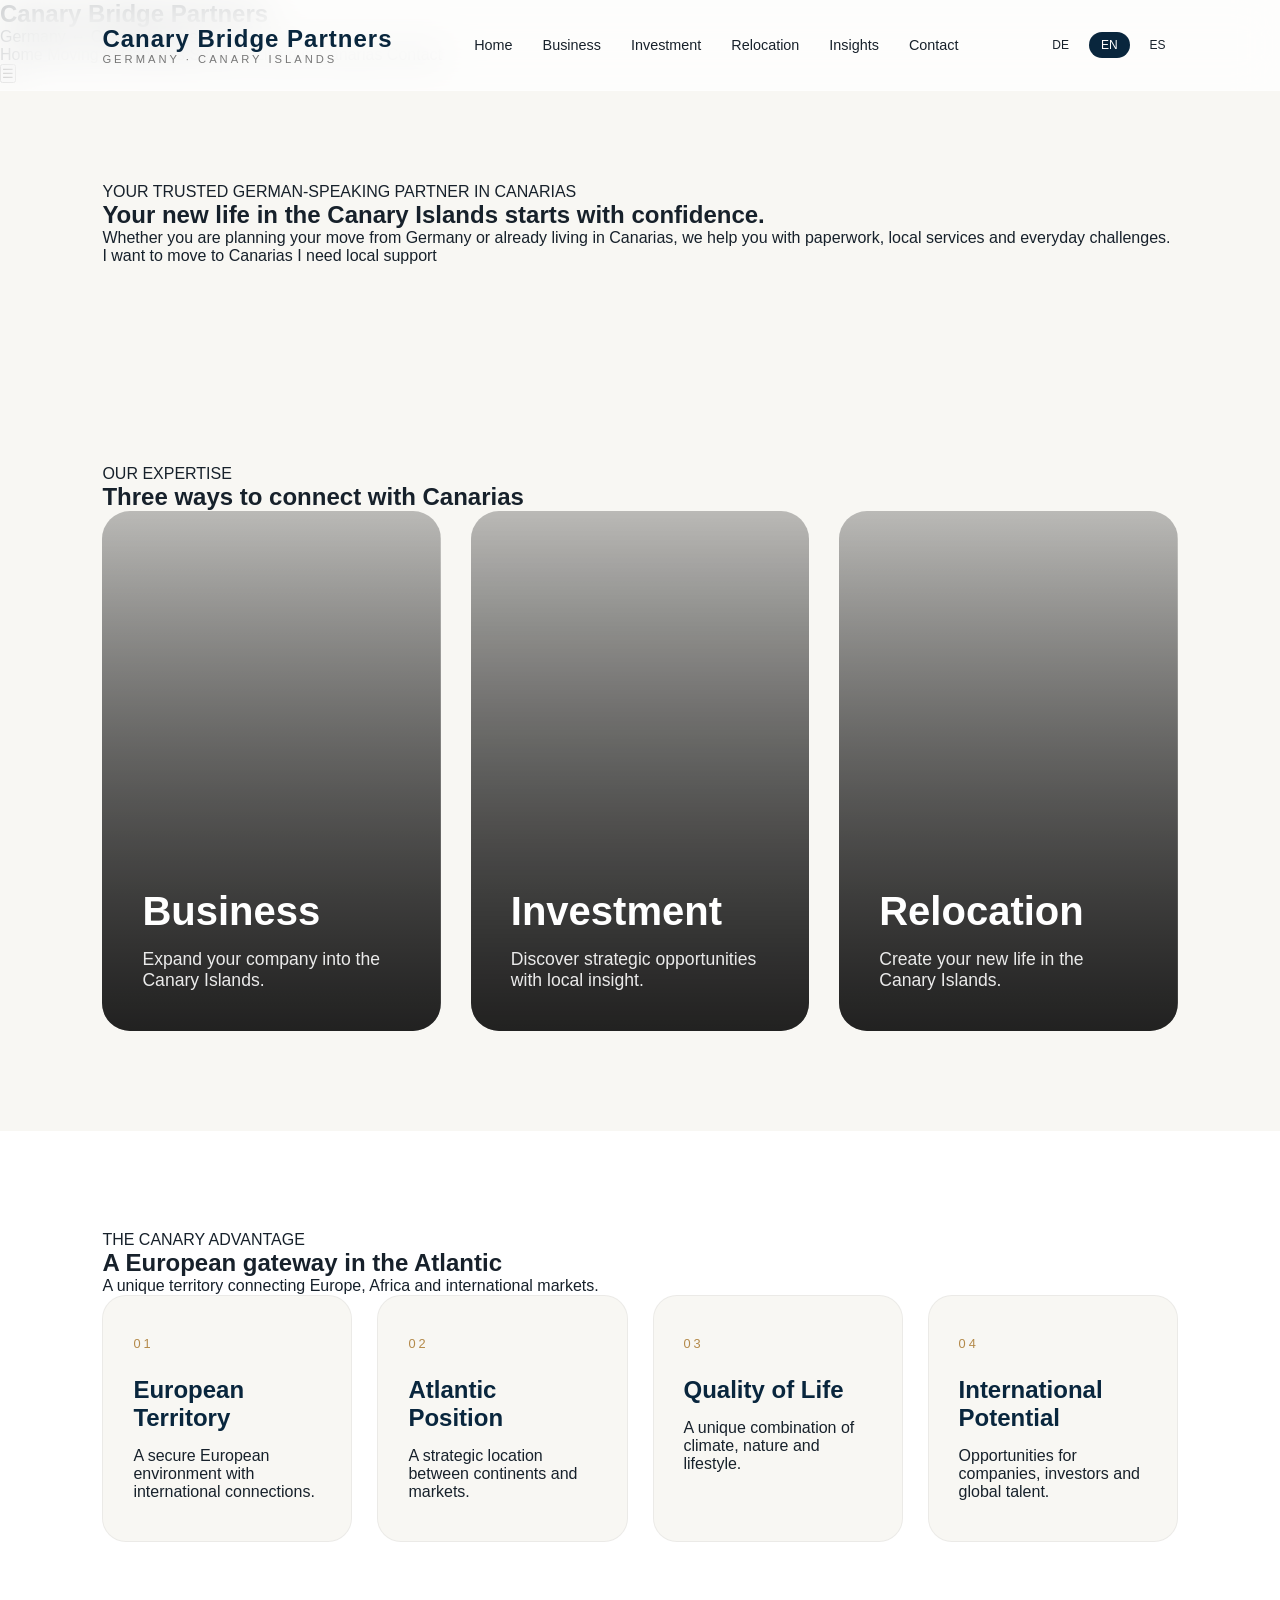
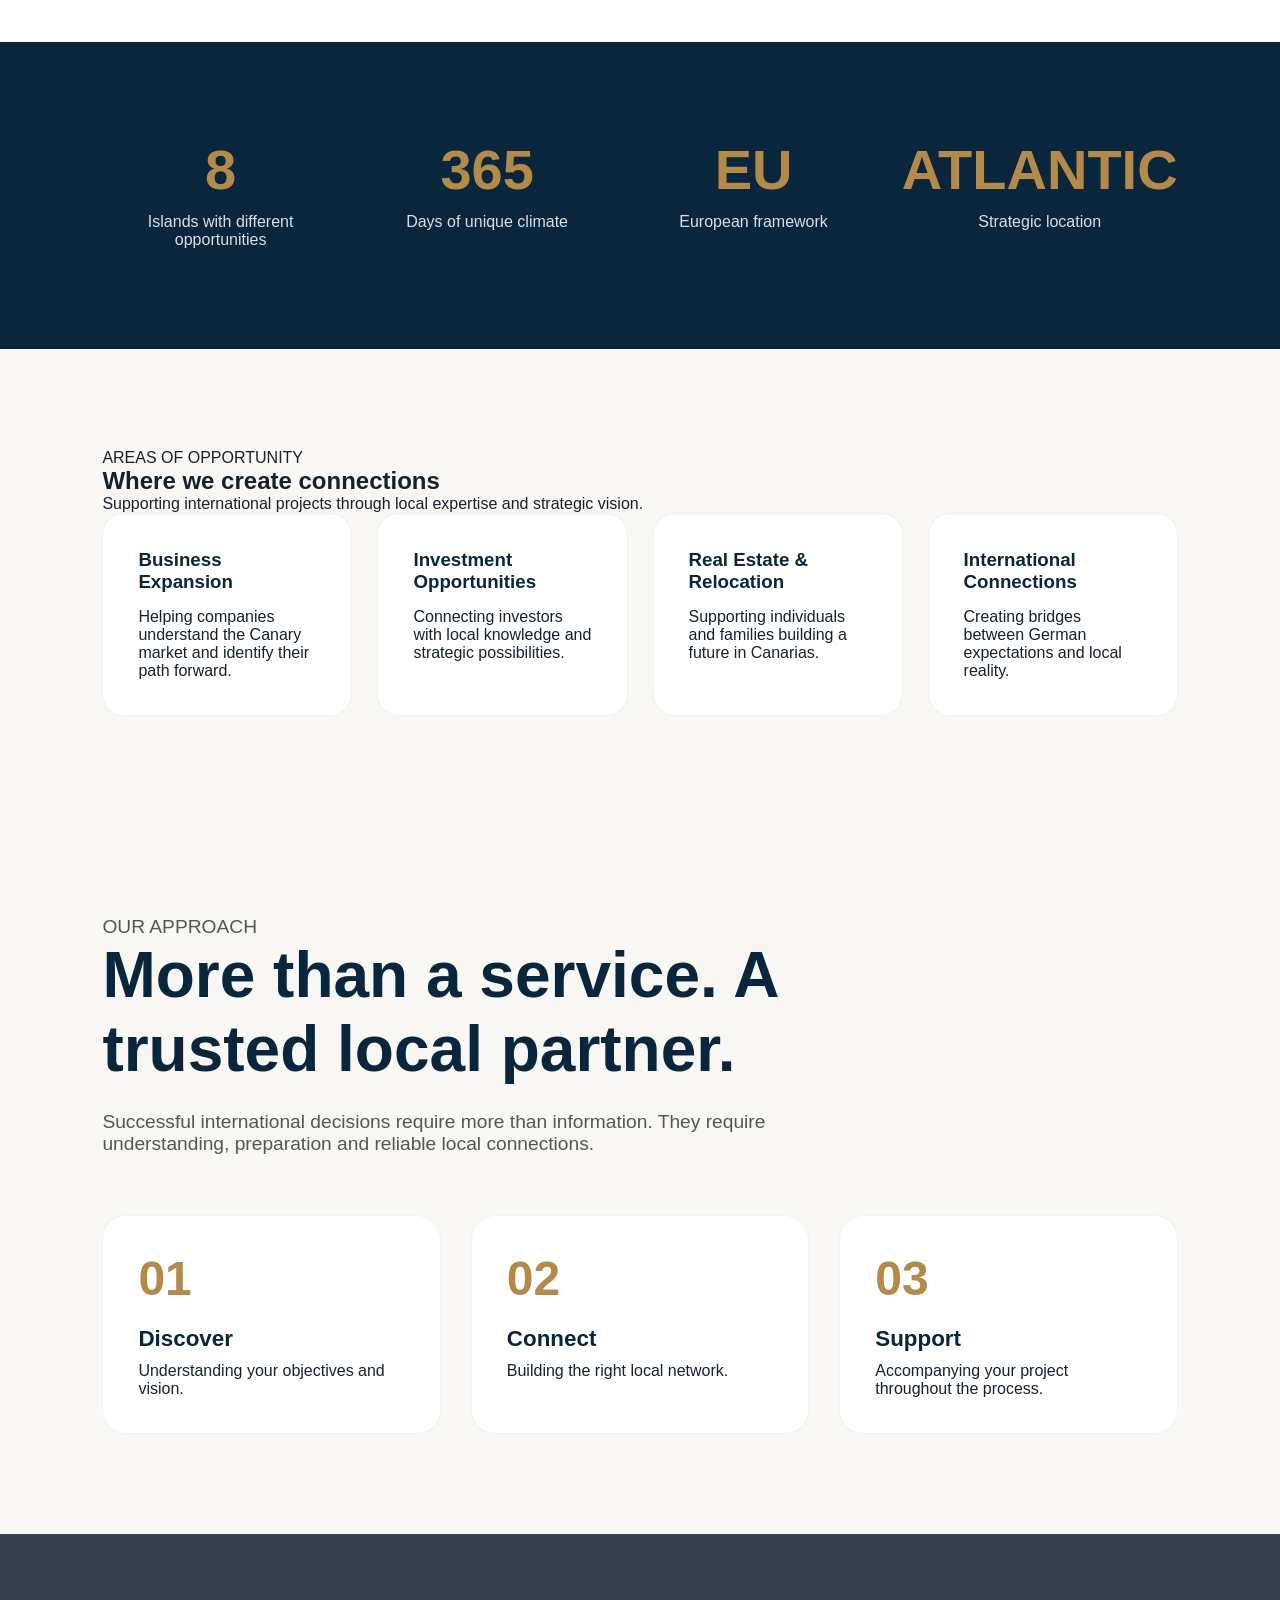
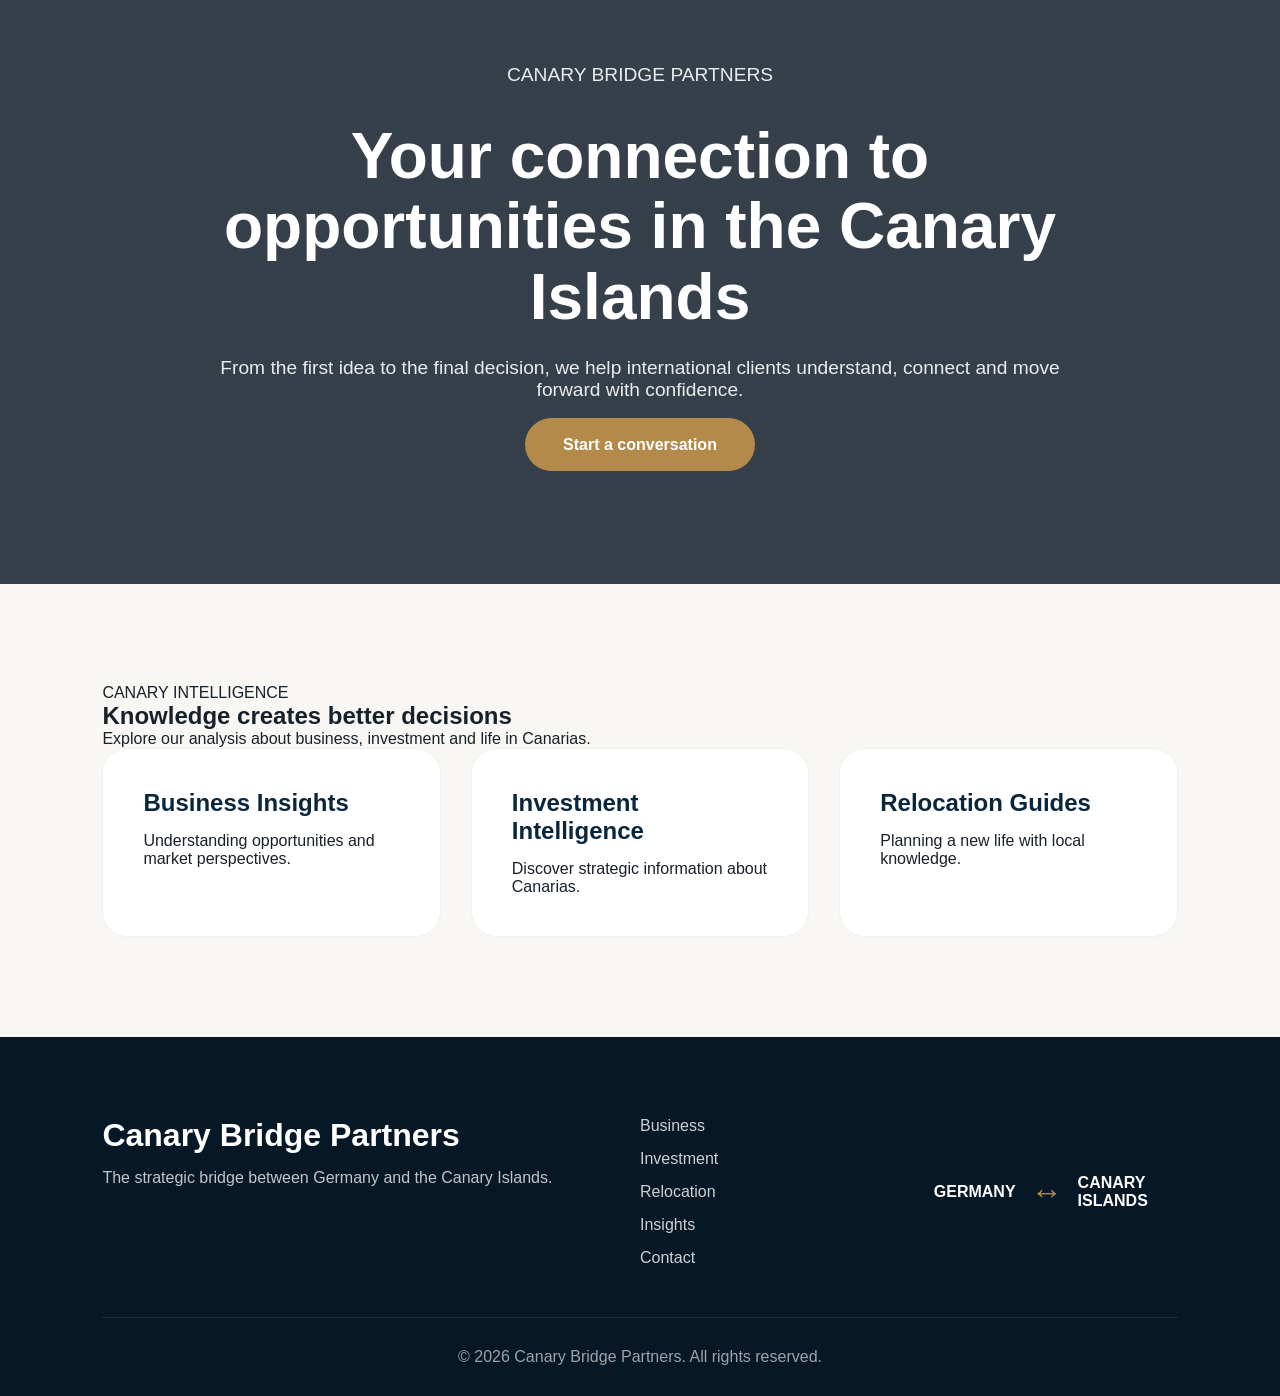
==== commit 89f40ba1: "Revise hero section for clarity and navigation Updated the hero section with new content and links." ====
--- a/index.html
+++ b/index.html
@@ -108,19 +108,82 @@
 <!-- PREMIUM HERO -->
 
 
-<section class="hero-premium">
-
-
-<div class="hero-background"></div>
-
-
-
-<div class="hero-content">
-
-
-<p class="hero-label">
-
-STRATEGIC CONNECTION BETWEEN EUROPE AND THE ATLANTIC
+<!-- =====================================
+ CANARY BRIDGE PARTNERS V8
+ HEADER + HERO
+===================================== -->
+
+
+<header class="cbp-header">
+
+
+<div class="cbp-brand">
+
+<h2>
+Canary Bridge Partners
+</h2>
+
+<span>
+Germany ↔ Canary Islands
+</span>
+
+</div>
+
+
+
+<nav class="cbp-navigation">
+
+<a href="index.html">
+Home
+</a>
+
+<a href="relocation.html">
+Moving to Canarias
+</a>
+
+<a href="services.html">
+Services
+</a>
+
+<a href="life-in-canarias.html">
+Living in Canarias
+</a>
+
+<a href="contact.html">
+Contact
+</a>
+
+
+</nav>
+
+
+
+<button class="cbp-menu">
+
+☰
+
+</button>
+
+
+</header>
+
+
+
+
+
+<section class="cbp-hero">
+
+
+<div class="cbp-hero-background"></div>
+
+
+
+<div class="cbp-hero-content">
+
+
+<p class="cbp-tag">
+
+YOUR TRUSTED GERMAN-SPEAKING PARTNER IN CANARIAS
 
 </p>
 
@@ -129,60 +192,51 @@
 
 <h1>
 
-Building bridges
-between Germany
-and the Canary Islands
+Your new life in the Canary Islands
+starts with confidence.
 
 </h1>
 
 
 
 
-<p class="hero-description">
-
-Connecting companies, investors and people with local knowledge, strategic opportunities and trusted guidance.
-
-</p>
-
-
-
-
-
-<div class="hero-buttons">
-
-
-<a href="business.html" class="primary-btn">
-
-Explore Opportunities
-
-</a>
-
-
-<a href="contact.html" class="secondary-btn">
-
-Start Your Journey
-
-</a>
-
-
-</div>
-
-
-</div>
-
-
-
-
-
-<div class="scroll-indicator">
-
-SCROLL
-
-</div>
-
+<p class="cbp-intro">
+
+Whether you are planning your move from Germany or already living in Canarias, we help you with paperwork, local services and everyday challenges.
+
+</p>
+
+
+
+
+<div class="cbp-actions">
+
+
+<a href="relocation.html"
+class="cbp-button primary">
+
+I want to move to Canarias
+
+</a>
+
+
+
+<a href="services.html"
+class="cbp-button secondary">
+
+I need local support
+
+</a>
+
+
+</div>
+
+
+</div>
 
 
 </section>
+
 
 
 
--- a/styles.css
+++ b/styles.css
@@ -1,82 +1,77 @@
-/* =====================================
+/* ==========================================
    CANARY BRIDGE PARTNERS
-   PREMIUM DESIGN SYSTEM
-   PART 1/3
-===================================== */
+   VISION V6 PREMIUM DESIGN
+   CSS PART 1/4
+========================================== */
 
 
 /* RESET */
 
-* {
-    margin: 0;
-    padding: 0;
-    box-sizing: border-box;
-}
-
-
-
-html {
-    scroll-behavior: smooth;
-}
-
-
-
-body {
-
-    font-family: "Inter", "Helvetica Neue", Arial, sans-serif;
-
-    background: #f7f8fa;
-
-    color: #17202a;
-
-    line-height: 1.6;
-
-}
-
-
-
-
-
-
-/* GLOBAL */
-
-img {
-
-    max-width: 100%;
-
-    display: block;
-
-}
-
-
-
-a {
-
-    text-decoration: none;
-
-    color: inherit;
-
-}
-
-
-
-section {
-
-    padding: 90px 8%;
-
-}
-
-
-
-
-
-/* HEADER PREMIUM */
-
-
-.main-header {
-
-
-    position: fixed;
+*{
+    margin:0;
+    padding:0;
+    box-sizing:border-box;
+}
+
+
+html{
+    scroll-behavior:smooth;
+}
+
+
+body{
+
+    font-family:
+    "Inter",
+    "Helvetica Neue",
+    Arial,
+    sans-serif;
+
+    color:#17212b;
+
+    background:#f8f7f3;
+
+    overflow-x:hidden;
+
+}
+
+
+
+a{
+
+    text-decoration:none;
+
+    color:inherit;
+
+}
+
+
+
+img{
+
+    max-width:100%;
+
+}
+
+
+
+
+section{
+
+    padding:100px 8%;
+
+}
+
+
+
+/* ==========================================
+   PREMIUM HEADER
+========================================== */
+
+
+.main-header{
+
+    position:fixed;
 
     top:0;
 
@@ -94,27 +89,27 @@
     align-items:center;
 
 
-    padding:22px 8%;
-
-
-    background:rgba(255,255,255,0.85);
-
-
-    backdrop-filter:blur(15px);
-
-
-    border-bottom:1px solid rgba(0,0,0,0.08);
-
-
-}
-
-
-
-
-
-
-.logo {
-
+    padding:25px 8%;
+
+
+    background:
+
+    rgba(255,255,255,.75);
+
+
+    backdrop-filter:blur(20px);
+
+
+    border-bottom:
+
+    1px solid rgba(255,255,255,.3);
+
+
+}
+
+
+
+.logo{
 
     font-size:1.5rem;
 
@@ -122,851 +117,1465 @@
 
     letter-spacing:1px;
 
-
-    color:#0b3954;
-
-
-}
-
-
-
-.tagline {
-
-
-    font-size:0.75rem;
+    color:#09263d;
+
+}
+
+
+
+.tagline{
+
+    font-size:.7rem;
+
+    letter-spacing:3px;
 
     color:#777;
 
+}
+
+
+
+
+
+.main-nav{
+
+    display:flex;
+
+    gap:30px;
+
+}
+
+
+
+.main-nav a{
+
+    font-size:.9rem;
+
+    font-weight:500;
+
+    transition:.3s;
+
+}
+
+
+
+.main-nav a:hover{
+
+    color:#b48a4a;
+
+}
+
+
+
+
+.language-selector{
+
+    display:flex;
+
+    gap:8px;
+
+}
+
+
+
+.language-selector span{
+
+    padding:6px 12px;
+
+    border-radius:30px;
+
+    font-size:.75rem;
+
+}
+
+
+
+.language-selector .active{
+
+    background:#09263d;
+
+    color:white;
+
+}
+
+
+
+
+
+
+
+/* ==========================================
+   CINEMATIC HERO
+========================================== */
+
+
+.hero-premium{
+
+    min-height:100vh;
+
+    position:relative;
+
+    display:flex;
+
+    align-items:center;
+
+    overflow:hidden;
+
+
+}
+
+
+
+.hero-background{
+
+    position:absolute;
+
+    inset:0;
+
+
+    background-image:
+
+    linear-gradient(
+
+    90deg,
+
+    rgba(5,18,32,.85),
+
+    rgba(5,18,32,.35)
+
+    ),
+
+    url("https://images.unsplash.com/photo-1530789253388-582c481c54b0");
+
+
+    background-size:cover;
+
+    background-position:center;
+
+
+    transform:scale(1.05);
+
+
+    animation:
+
+    heroZoom 18s infinite alternate;
+
+}
+
+
+
+
+@keyframes heroZoom{
+
+
+from{
+
+transform:scale(1.05);
+
+}
+
+
+to{
+
+transform:scale(1.12);
+
+}
+
+
+}
+
+
+
+
+
+.hero-content{
+
+    position:relative;
+
+    z-index:2;
+
+
+    max-width:850px;
+
+    color:white;
+
+
+    animation:
+
+    fadeEntrance 1.5s ease;
+
+}
+
+
+
+
+.hero-label{
+
+
+    letter-spacing:5px;
+
+    font-size:.8rem;
+
+    margin-bottom:25px;
+
+    opacity:.85;
+
+
+}
+
+
+
+
+.hero-content h1{
+
+
+    font-size:
+
+    clamp(3rem,7vw,6rem);
+
+
+    line-height:1;
+
+
+    font-weight:800;
+
+
+    margin-bottom:30px;
+
+
+}
+
+
+
+
+.hero-description{
+
+
+    font-size:1.3rem;
+
+    max-width:650px;
+
+
+    opacity:.9;
+
+
+}
+
+
+
+
+
+.hero-buttons{
+
+    display:flex;
+
+    gap:20px;
+
+    margin-top:45px;
+
+
+}
+
+
+
+
+.primary-btn,
+.secondary-btn{
+
+
+    padding:18px 38px;
+
+    border-radius:50px;
+
+    transition:.4s;
+
+
+    font-weight:600;
+
+
+}
+
+
+
+.primary-btn{
+
+
+    background:#b48a4a;
+
+    color:white;
+
+
+}
+
+
+
+
+.secondary-btn{
+
+
+    border:1px solid rgba(255,255,255,.5);
+
+    color:white;
+
+
+}
+
+
+
+
+
+.primary-btn:hover,
+.secondary-btn:hover{
+
+
+    transform:translateY(-5px);
+
+
+}
+
+
+
+
+
+.scroll-indicator{
+
+
+    position:absolute;
+
+    bottom:40px;
+
+    left:50%;
+
+
+    color:white;
+
+    letter-spacing:5px;
+
+    font-size:.7rem;
+
+
+}
+
+
+
+@keyframes fadeEntrance{
+
+
+from{
+
+opacity:0;
+
+transform:translateY(40px);
+
+}
+
+
+to{
+
+opacity:1;
+
+transform:translateY(0);
+
+}
+
+
+}
+/* ==========================================
+   CANARY BRIDGE PARTNERS
+   VISION V6 PREMIUM DESIGN
+   CSS PART 2/4
+========================================== */
+
+
+/* ==========================================
+   PATHWAYS - BUSINESS / INVESTMENT / RELOCATION
+========================================== */
+
+
+.pathways{
+
+    background:#f8f7f3;
+
+}
+
+
+
+.pathway-grid{
+
+    display:grid;
+
+    grid-template-columns:repeat(3,1fr);
+
+    gap:30px;
+
+    max-width:1400px;
+
+    margin:auto;
+
+}
+
+
+
+.pathway-card{
+
+    height:520px;
+
+    position:relative;
+
+    border-radius:28px;
+
+    overflow:hidden;
+
+    display:flex;
+
+    align-items:flex-end;
+
+    padding:40px;
+
+    color:white;
+
+    background-size:cover;
+
+    background-position:center;
+
+    transition:.6s;
+
+}
+
+
+
+.business-card{
+
+    background-image:
+
+    linear-gradient(
+    rgba(0,0,0,.25),
+    rgba(0,0,0,.7)
+    ),
+    url("https://images.unsplash.com/photo-1497366754035-f200968a6e72");
+
+}
+
+
+
+.investment-card{
+
+    background-image:
+
+    linear-gradient(
+    rgba(0,0,0,.25),
+    rgba(0,0,0,.7)
+    ),
+    url("https://images.unsplash.com/photo-1556761175-b413da4baf72");
+
+}
+
+
+
+.relocation-card{
+
+    background-image:
+
+    linear-gradient(
+    rgba(0,0,0,.25),
+    rgba(0,0,0,.7)
+    ),
+    url("https://images.unsplash.com/photo-1507525428034-b723cf961d3e");
+
+}
+
+
+
+
+.pathway-card:hover{
+
+    transform:translateY(-15px) scale(1.02);
+
+    box-shadow:
+
+    0 35px 70px rgba(0,0,0,.25);
+
+}
+
+
+
+.card-overlay{
+
+    position:absolute;
+
+    inset:0;
+
+    background:
+
+    linear-gradient(
+    transparent,
+    rgba(0,0,0,.55)
+    );
+
+}
+
+
+
+
+.card-content{
+
+    position:relative;
+
+    z-index:2;
+
+}
+
+
+
+.card-content h3{
+
+    font-size:2.5rem;
+
+    margin-bottom:15px;
+
+}
+
+
+
+.card-content p{
+
+    font-size:1.1rem;
+
+    opacity:.9;
+
+}
+
+
+
+
+
+
+/* ==========================================
+   TERRITORY SECTION
+========================================== */
+
+
+.territory-section{
+
+    background:white;
+
+}
+
+
+
+.territory-grid{
+
+    display:grid;
+
+    grid-template-columns:repeat(4,1fr);
+
+    gap:25px;
+
+    max-width:1400px;
+
+    margin:auto;
+
+}
+
+
+
+
+.territory-card{
+
+
+    padding:40px 30px;
+
+
+    border-radius:24px;
+
+
+    background:#f8f7f3;
+
+
+    transition:.5s;
+
+
+    border:1px solid rgba(0,0,0,.05);
+
+
+}
+
+
+
+.territory-card span{
+
+
+    display:block;
+
+    font-size:.8rem;
+
+    letter-spacing:3px;
+
+    color:#b48a4a;
+
+    margin-bottom:25px;
+
+
+}
+
+
+
+.territory-card h3{
+
+
+    font-size:1.5rem;
+
+    color:#09263d;
+
+    margin-bottom:15px;
+
+
+}
+
+
+
+.territory-card:hover{
+
+
+    background:#09263d;
+
+    color:white;
+
+    transform:translateY(-12px);
+
+
+}
+
+
+
+.territory-card:hover h3{
+
+
+    color:white;
+
+
+}
+
+
+
+
+
+
+
+/* ==========================================
+   NUMBERS SECTION
+========================================== */
+
+
+.numbers-section{
+
+
+    background:#09263d;
+
+    color:white;
+
+
+}
+
+
+
+.numbers-grid{
+
+
+    display:grid;
+
+    grid-template-columns:repeat(4,1fr);
+
+    gap:30px;
+
+
+    max-width:1300px;
+
+    margin:auto;
+
+
+    text-align:center;
+
+
+}
+
+
+
+.number-item strong{
+
+
+    display:block;
+
+    font-size:3.5rem;
+
+    color:#b48a4a;
+
+    line-height:1;
+
+
+    margin-bottom:15px;
+
+
+}
+
+
+
+.number-item p{
+
+
+    opacity:.85;
+
+    font-size:1rem;
+
+
+}
+
+
+
+
+
+
+
+/* ==========================================
+   SECTORS
+========================================== */
+
+
+.sectors-grid{
+
+
+    display:grid;
+
+    grid-template-columns:repeat(4,1fr);
+
+    gap:25px;
+
+
+}
+
+
+
+.sector-card{
+
+
+    background:white;
+
+
+    padding:35px;
+
+
+    border-radius:22px;
+
+
+    transition:.5s;
+
+
+    border:1px solid rgba(0,0,0,.06);
+
+
+}
+
+
+
+.sector-card:hover{
+
+
+    transform:translateY(-10px);
+
+
+    box-shadow:
+
+    0 25px 50px rgba(0,0,0,.12);
+
+
+}
+
+
+
+.sector-card h3{
+
+
+    color:#09263d;
+
+    margin-bottom:15px;
+
+
+}
+/* ==========================================
+   CANARY BRIDGE PARTNERS
+   VISION V6 PREMIUM DESIGN
+   CSS PART 3/4
+========================================== */
+
+
+/* ==========================================
+   APPROACH SECTION
+========================================== */
+
+
+.approach-section{
+
+    background:#f8f7f3;
+
+}
+
+
+
+.approach-content{
+
+    max-width:1100px;
+
+    margin:auto;
+
+}
+
+
+
+.approach-content h2{
+
+    font-size:clamp(2.5rem,5vw,4rem);
+
+    color:#09263d;
+
+    max-width:800px;
+
+    margin-bottom:25px;
+
+}
+
+
+
+.approach-content > p{
+
+    max-width:750px;
+
+    font-size:1.2rem;
+
+    color:#555;
+
+}
+
+
+
+
+.approach-points{
+
+    display:grid;
+
+    grid-template-columns:repeat(3,1fr);
+
+    gap:30px;
+
+    margin-top:60px;
+
+}
+
+
+
+
+.approach-points div{
+
+    background:white;
+
+    padding:35px;
+
+    border-radius:24px;
+
+    transition:.5s;
+
+    border:1px solid rgba(0,0,0,.05);
+
+}
+
+
+
+.approach-points div:hover{
+
+    transform:translateY(-10px);
+
+    box-shadow:
+
+    0 25px 50px rgba(0,0,0,.12);
+
+}
+
+
+
+
+.approach-points strong{
+
+    display:block;
+
+    font-size:3rem;
+
+    color:#b48a4a;
+
+    margin-bottom:20px;
+
+}
+
+
+
+.approach-points span{
+
+    display:block;
+
+    font-size:1.4rem;
+
+    font-weight:700;
+
+    color:#09263d;
+
+    margin-bottom:10px;
+
+}
+
+
+
+
+
+/* ==========================================
+   VISION SECTION
+========================================== */
+
+
+.vision-section{
+
+
+    min-height:650px;
+
+
+    display:flex;
+
+    align-items:center;
+
+    justify-content:center;
+
+
+    text-align:center;
+
+
+    color:white;
+
+
+    background:
+
+
+    linear-gradient(
+
+    rgba(5,18,32,.8),
+
+    rgba(5,18,32,.8)
+
+    ),
+
+    url("https://images.unsplash.com/photo-1530789253388-582c481c54b0");
+
+
+    background-size:cover;
+
+    background-position:center;
+
+
+}
+
+
+
+.vision-content{
+
+    max-width:850px;
+
+}
+
+
+
+.vision-content h2{
+
+
+    font-size:
+
+    clamp(2.5rem,5vw,4.5rem);
+
+
+    line-height:1.1;
+
+
+    margin-bottom:25px;
+
+
+}
+
+
+
+
+.vision-content p{
+
+    font-size:1.2rem;
+
+    opacity:.9;
+
+    margin-bottom:35px;
+
+
+}
+
+
+
+
+
+/* ==========================================
+   INSIGHTS PREVIEW
+========================================== */
+
+
+.preview-grid{
+
+    display:grid;
+
+    grid-template-columns:repeat(3,1fr);
+
+    gap:30px;
+
+}
+
+
+
+
+.preview-card{
+
+    padding:40px;
+
+    background:white;
+
+    border-radius:25px;
+
+    transition:.5s;
+
+    border:1px solid rgba(0,0,0,.06);
+
+}
+
+
+
+.preview-card:hover{
+
+    transform:translateY(-10px);
+
+    box-shadow:
+
+    0 30px 60px rgba(0,0,0,.12);
+
+}
+
+
+
+
+.preview-card h3{
+
+    color:#09263d;
+
+    font-size:1.5rem;
+
+    margin-bottom:15px;
+
+}
+
+
+
+
+
+
+
+/* ==========================================
+   FOOTER
+========================================== */
+
+
+.main-footer{
+
+
+    background:#061826;
+
+    color:white;
+
+
+    padding:80px 8% 30px;
+
+
+    display:grid;
+
+    grid-template-columns:2fr 1fr 1fr;
+
+
+    gap:50px;
+
+
+}
+
+
+
+
+.footer-brand h3{
+
+
+    font-size:2rem;
+
+    margin-bottom:15px;
+
+
+}
+
+
+
+.footer-brand p{
+
+    opacity:.75;
+
+}
+
+
+
+
+
+.footer-links{
+
+
+    display:flex;
+
+    flex-direction:column;
+
+    gap:15px;
+
+
+}
+
+
+
+.footer-links a{
+
+
+    opacity:.8;
+
+    transition:.3s;
+
+
+}
+
+
+
+.footer-links a:hover{
+
+
+    color:#b48a4a;
+
+
+}
+
+
+
+
+.footer-location{
+
+
+    display:flex;
+
+    align-items:center;
+
+    gap:15px;
+
+
+    font-weight:700;
+
+
+}
+
+
+
+.footer-location span{
+
+
+    color:#b48a4a;
+
+    font-size:2rem;
+
+
+}
+
+
+
+.copyright{
+
+
+    grid-column:1/-1;
+
+
+    padding-top:30px;
+
+
+    border-top:1px solid rgba(255,255,255,.15);
+
+
+    opacity:.6;
+
+
+    text-align:center;
+
+
+}
+/* ==========================================
+   V6 RESPONSIVE STRUCTURE FIX
+========================================== */
+
+@media(max-width:900px){
+
+.main-header{
+    height:80px;
+    padding:15px 25px;
+    background:rgba(255,255,255,0.92);
+}
+
+
+.logo-area{
+    max-width:190px;
+}
+
+
+.logo{
+    font-size:1.05rem;
+    line-height:1.1;
+}
+
+
+.tagline{
     letter-spacing:2px;
-
-
-}
-
-
-
-
-
-
-.main-nav {
-
-
+}
+
+
+.main-nav{
+    display:none;
+}
+
+
+.language-selector{
+    display:none;
+}
+
+
+/* HERO */
+
+.hero-premium{
+    min-height:100svh;
+}
+
+
+.hero-content{
+    padding:120px 25px 50px;
+}
+
+
+.hero-content h1{
+    font-size:3rem;
+    line-height:1.05;
+}
+
+
+.hero-description{
+    font-size:1.05rem;
+}
+
+
+/* BUTTONS */
+
+.hero-buttons{
+    width:100%;
+}
+
+
+.primary-btn,
+.secondary-btn{
+    display:block;
+    width:100%;
+}
+
+
+
+/* CARDS */
+
+.pathway-grid{
     display:flex;
-
-    gap:28px;
-
-
-}
-
-
-
-.main-nav a {
-
-
-    font-size:0.95rem;
-
-    font-weight:500;
-
-
-    position:relative;
-
-
-    transition:.3s;
-
-
-}
-
-
-
-
-.main-nav a::after {
-
-
-    content:"";
+    flex-direction:column;
+    gap:25px;
+}
+
+
+.pathway-card{
+    height:480px;
+    width:100%;
+}
+
+
+.card-content h3{
+    font-size:2.2rem;
+}
+
+
+.card-content p{
+    font-size:1rem;
+}
+
+
+}
+/* ==========================================
+   MOBILE HERO HEIGHT CORRECTION V6
+========================================== */
+
+
+@media(max-width:900px){
+
+.hero-premium{
+
+    min-height:calc(100svh - 80px);
+
+    height:auto;
+
+    margin-top:80px;
+
+    display:flex;
+
+    align-items:center;
+
+}
+
+
+.hero-content{
+
+    padding:40px 25px;
+
+}
+
+
+.hero-content h1{
+
+    font-size:clamp(2.2rem,9vw,3rem);
+
+    margin-bottom:20px;
+
+}
+
+
+.hero-description{
+
+    margin-bottom:25px;
+
+}
+
+
+.hero-buttons{
+
+    margin-top:25px;
+
+}
+
+
+
+.scroll-indicator{
+
+    display:none;
+
+}
+
+
+}
+/* ==========================================
+   HARD MOBILE FIX - HERO V6
+========================================== */
+
+@media (max-width:900px){
+
+html,
+body{
+
+    width:100%;
+    overflow-x:hidden;
+
+}
+
+
+.main-header{
 
     position:absolute;
-
-    bottom:-8px;
-
+    top:0;
     left:0;
-
-
-    width:0;
-
-    height:2px;
-
-
-    background:#0b3954;
-
-
-    transition:.3s;
-
-
-}
-
-
-
-
-
-.main-nav a:hover::after {
-
+    height:70px;
+
+}
+
+
+
+.hero-premium{
+
+    min-height:100vh !important;
+    height:auto !important;
+
+    padding:0 !important;
+
+    display:flex;
+
+    align-items:flex-start;
+
+}
+
+
+
+.hero-content{
 
     width:100%;
 
-
-}
-
-
-
-
-.language-selector {
-
-
-    display:flex;
-
-    gap:10px;
-
-
-}
-
-
-
-
-.language-selector span {
-
-
-    padding:5px 10px;
-
-    border-radius:20px;
-
-    font-size:.8rem;
-
-
-}
-
-
-
-.language-selector .active {
-
-
-    background:#0b3954;
-
-    color:white;
-
-
-}
-
-
-
-
-
-
-
-/* HERO SECTIONS */
-
-
-.internal-hero {
-
-
-    min-height:90vh;
-
-
-    display:flex;
-
-    align-items:center;
-
-
-    position:relative;
-
-
-    background-size:cover;
-
-    background-position:center;
-
-
-    overflow:hidden;
-
-
-}
-
-
-
-
-
-.internal-overlay {
-
-
-    position:absolute;
-
-
-    inset:0;
-
-
-    background:
-
-    linear-gradient(
-
-    90deg,
-
-    rgba(5,20,35,.85),
-
-    rgba(5,20,35,.45)
-
-    );
-
-
-}
-
-
-
-
-.internal-content {
-
-
-    position:relative;
-
-
-    z-index:2;
-
-
-    max-width:800px;
-
-
-    color:white;
-
-
-    animation:fadeUp 1.2s ease;
-
-
-}
-
-
-
-
-
-.hero-label {
-
-
-    letter-spacing:4px;
-
-    font-size:.85rem;
-
-    text-transform:uppercase;
-
-    margin-bottom:20px;
-
-    opacity:.8;
-
-
-}
-
-
-
-
-.internal-content h1 {
-
-
-    font-size:clamp(3rem,6vw,5rem);
-
-
-    line-height:1.05;
-
-
-    margin-bottom:25px;
-
-
-}
-
-
-
-
-
-.internal-content p {
-
-
-    font-size:1.25rem;
-
-    max-width:650px;
-
-
-}
-
-
-
-
-
-
-
-
-/* ANIMATION */
-
-
-@keyframes fadeUp {
-
-
-from {
-
-
-opacity:0;
-
-transform:translateY(40px);
-
-
-}
-
-
-
-to {
-
-
-opacity:1;
-
-transform:translateY(0);
-
-
-}
-
-
-}
-
-
-
-
-
-/* BUTTON STYLE */
-
-
-.final-cta a,
-.premium-form button {
-
-
-display:inline-block;
-
-
-margin-top:25px;
-
-
-padding:16px 35px;
-
-
-border-radius:40px;
-
-
-background:#0b3954;
-
-
-color:white;
-
-
-font-weight:600;
-
-
-transition:.3s;
-
-
-border:none;
-
-
-cursor:pointer;
-
-
-}
-
-
-
-.final-cta a:hover,
-.premium-form button:hover {
-
-
-transform:translateY(-4px);
-
-
-box-shadow:0 15px 30px rgba(0,0,0,.15);
-
-
-}
-/* =====================================
-   PREMIUM COMPONENTS
-   PART 2/3
-===================================== */
-
-
-
-/* SECTION TITLES */
-
-
-.section-header {
-
-    max-width:900px;
-
-    margin:0 auto 60px;
-
-    text-align:center;
-
-}
-
-
-
-.section-label {
-
-    font-size:.8rem;
-
-    letter-spacing:4px;
-
-    text-transform:uppercase;
-
-    color:#0b3954;
-
-    margin-bottom:15px;
-
-}
-
-
-
-.section-header h2 {
-
-    font-size:clamp(2rem,4vw,3.2rem);
-
-    line-height:1.15;
-
-    margin-bottom:20px;
-
-}
-
-
-
-
-.section-header p {
-
-    color:#667;
-
-    font-size:1.1rem;
-
-}
-
-
-
-
-
-
-
-
-/* PREMIUM CARDS */
-
-
-.advantages-grid,
-.industry-grid,
-.insights-grid,
-.related-grid,
-.contact-grid {
-
-
-    display:grid;
-
-    grid-template-columns:repeat(auto-fit,minmax(260px,1fr));
-
-    gap:30px;
-
-
-}
-
-
-
-
-.advantage-card,
-.industry-card,
-.insights-grid article,
-.related-card,
-.contact-card {
-
-
-    background:white;
-
-
-    padding:35px;
-
-
-    border-radius:20px;
-
-
-    border:1px solid rgba(0,0,0,.06);
-
-
-    transition:.4s;
-
-
-    position:relative;
-
-
-    overflow:hidden;
-
-
-}
-
-
-
-
-
-
-.advantage-card::before,
-.industry-card::before,
-.related-card::before {
-
-
-    content:"";
-
-
-    position:absolute;
-
-
-    top:0;
-
-    left:0;
-
-
-    width:100%;
-
-    height:4px;
-
-
-    background:#0b3954;
-
-
-    transform:scaleX(0);
-
-
-    transform-origin:left;
-
-
-    transition:.4s;
-
-
-}
-
-
-
-
-
-.advantage-card:hover,
-.industry-card:hover,
-.insights-grid article:hover,
-.related-card:hover,
-.contact-card:hover {
-
-
-    transform:translateY(-10px);
-
-
-    box-shadow:0 25px 50px rgba(0,0,0,.12);
-
-
-}
-
-
-
-.advantage-card:hover::before,
-.industry-card:hover::before,
-.related-card:hover::before {
-
-
-    transform:scaleX(1);
-
-
-}
-
-
-
-
-
-
-
-/* CARD TITLES */
-
-
-.advantage-card h3,
-.industry-card h3,
-.insights-grid h3,
-.related-card h3,
-.contact-card h3 {
-
-
-    margin-bottom:15px;
-
-
-    font-size:1.35rem;
-
-
-    color:#0b3954;
-
-
-}
-
-
-
-
-
-
-/* TIMELINE */
-
-
-.timeline {
-
-
-    max-width:900px;
-
-    margin:auto;
-
-
-}
-
-
-
-.timeline-item {
-
-
-    display:flex;
-
-    gap:30px;
-
-    margin-bottom:40px;
-
-
-    align-items:flex-start;
-
-
-}
-
-
-
-.timeline-number {
-
-
-    min-width:60px;
-
-    height:60px;
-
-
-    border-radius:50%;
-
-
-    display:flex;
-
-    align-items:center;
-
-    justify-content:center;
-
-
-    background:#0b3954;
-
-
-    color:white;
-
-
-    font-weight:700;
-
-
-}
-
-
-
-
-
-
-/* FAQ */
-
-
-.faq-container {
-
-
-    max-width:900px;
-
-    margin:auto;
-
-
-}
-
-
-
-.faq-item {
-
-
-    background:white;
-
-
-    padding:30px;
-
-
-    margin-bottom:20px;
-
-
-    border-radius:18px;
-
-
-    border-left:4px solid #0b3954;
-
-
-    box-shadow:0 10px 25px rgba(0,0,0,.06);
-
-
-}
-
-
-
-
-.faq-item h3 {
-
-
-    margin-bottom:10px;
-
-
-}
-
-
-
-
-
-
-
-/* FORMS */
-
-
-.premium-form {
-
-
-    max-width:900px;
-
-    margin:auto;
-
-
-}
-
-
-
-
-.form-row {
-
-
-    display:grid;
-
-
-    grid-template-columns:repeat(2,1fr);
-
-
-    gap:20px;
-
-
-    margin-bottom:20px;
-
-
-}
-
-
-
-
-.premium-form input,
-.premium-form textarea,
-.premium-form select {
-
-
-    width:100%;
-
-
-    padding:18px;
-
-
-    border-radius:12px;
-
-
-    border:1px solid #ddd;
-
-
-    font-size:1rem;
-
-
-}
-
-
-
-
-.premium-form textarea {
-
-
-    min-height:160px;
-
-
-    margin-bottom:20px;
-
-
-}
-
-
-
-
-/* CTA */
-
-
-.final-cta {
-
-
-    text-align:center;
-
-
-    background:#0b3954;
-
-
-    color:white;
-
-
-}
-
-
-
-.final-cta h2 {
-
-
-    font-size:clamp(2rem,4vw,3.5rem);
-
-
-}
-
-
-
-.final-cta p {
-
-
-    margin-top:15px;
-
-
-    opacity:.85;
-
-
-}
-/* APP.JS ANIMATION SUPPORT */
-
-
-.reveal {
-
-opacity:0;
-
-transform:translateY(40px);
-
-transition:all .8s ease;
-
-}
-
-
-
-.reveal.visible {
-
-opacity:1;
-
-transform:translateY(0);
-
-}
-
-
-
-.main-header.scrolled {
-
-box-shadow:0 15px 35px rgba(0,0,0,.12);
-
-}
+    padding:
+
+    120px 25px 40px !important;
+
+}
+
+
+
+.hero-content h1{
+
+    max-width:100%;
+
+    font-size:2.5rem !important;
+
+    line-height:1.05 !important;
+
+}
+
+
+
+.hero-description{
+
+    max-width:100%;
+
+    font-size:1rem !important;
+
+}
+
+
+
+.hero-buttons{
+
+    margin-top:20px !important;
+
+}
+
+
+
+.primary-btn,
+.secondary-btn{
+
+    padding:15px 20px !important;
+
+}
+
+
+
+}
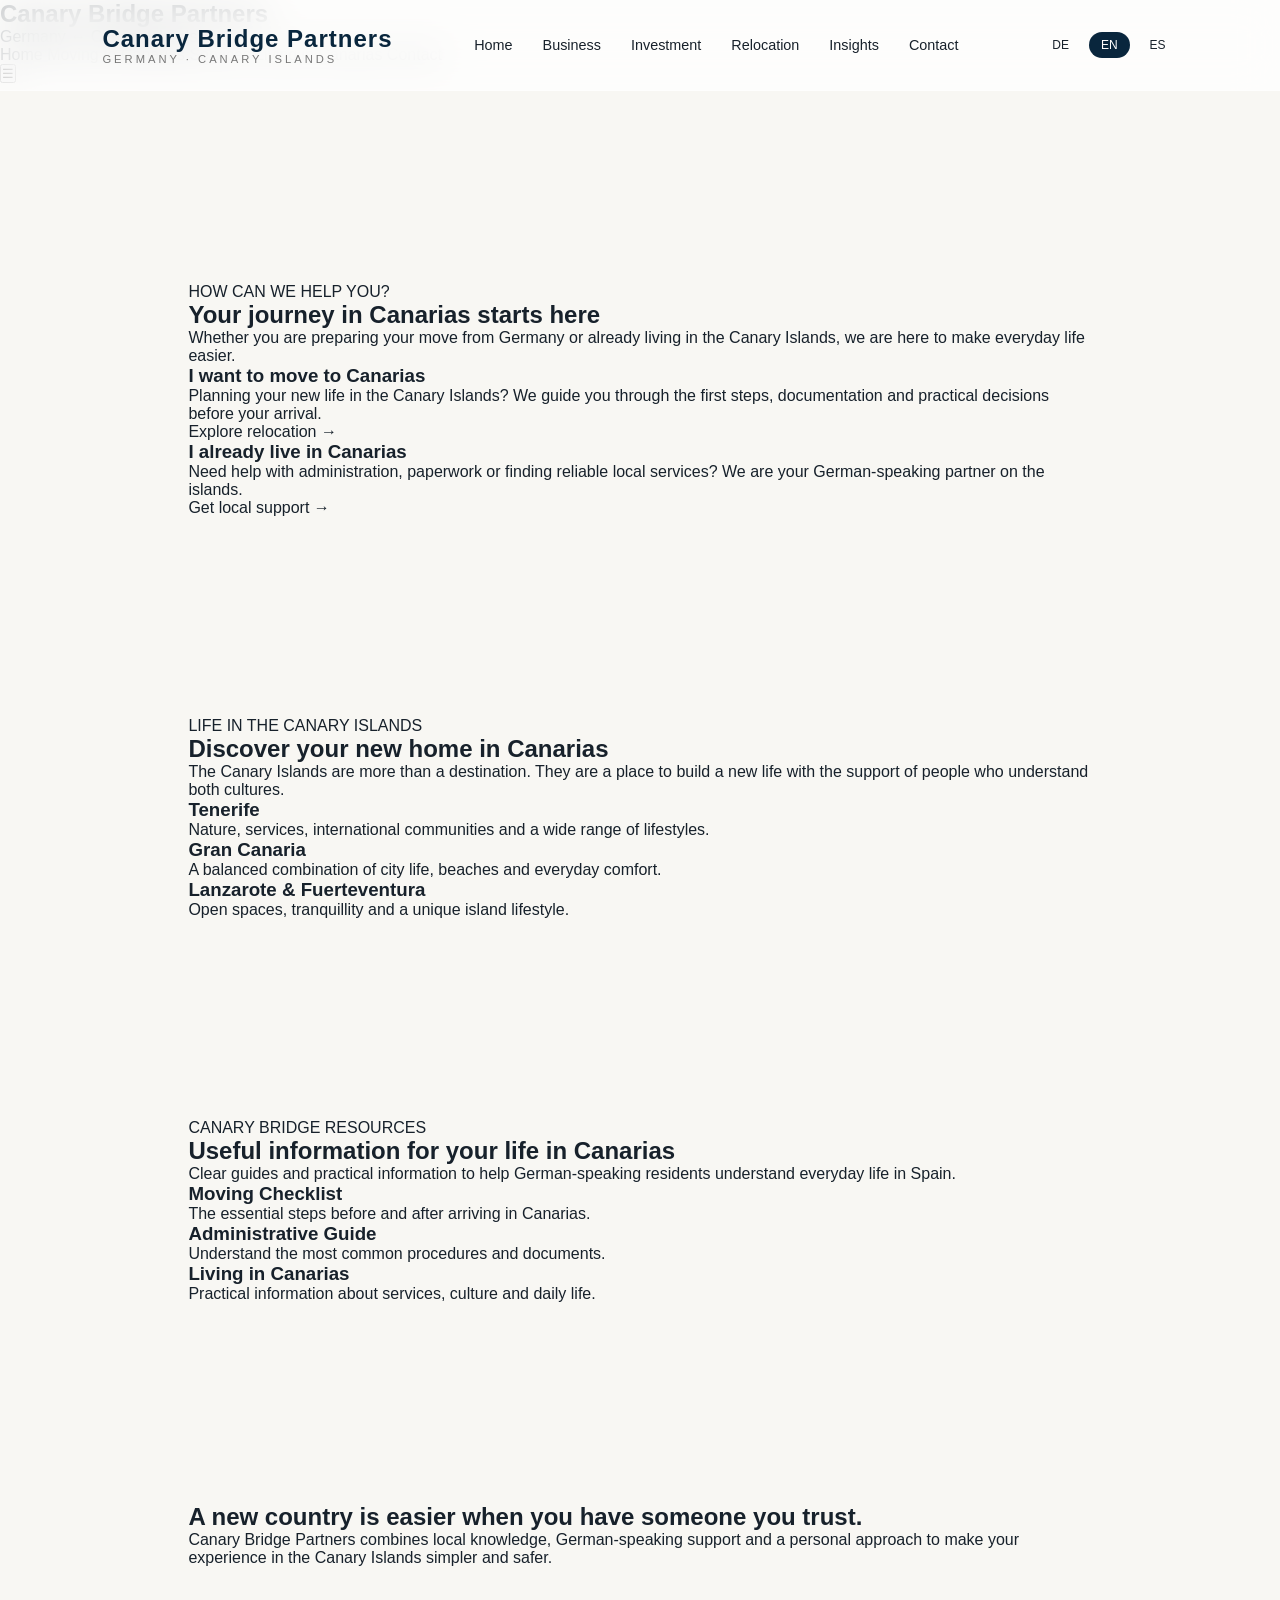
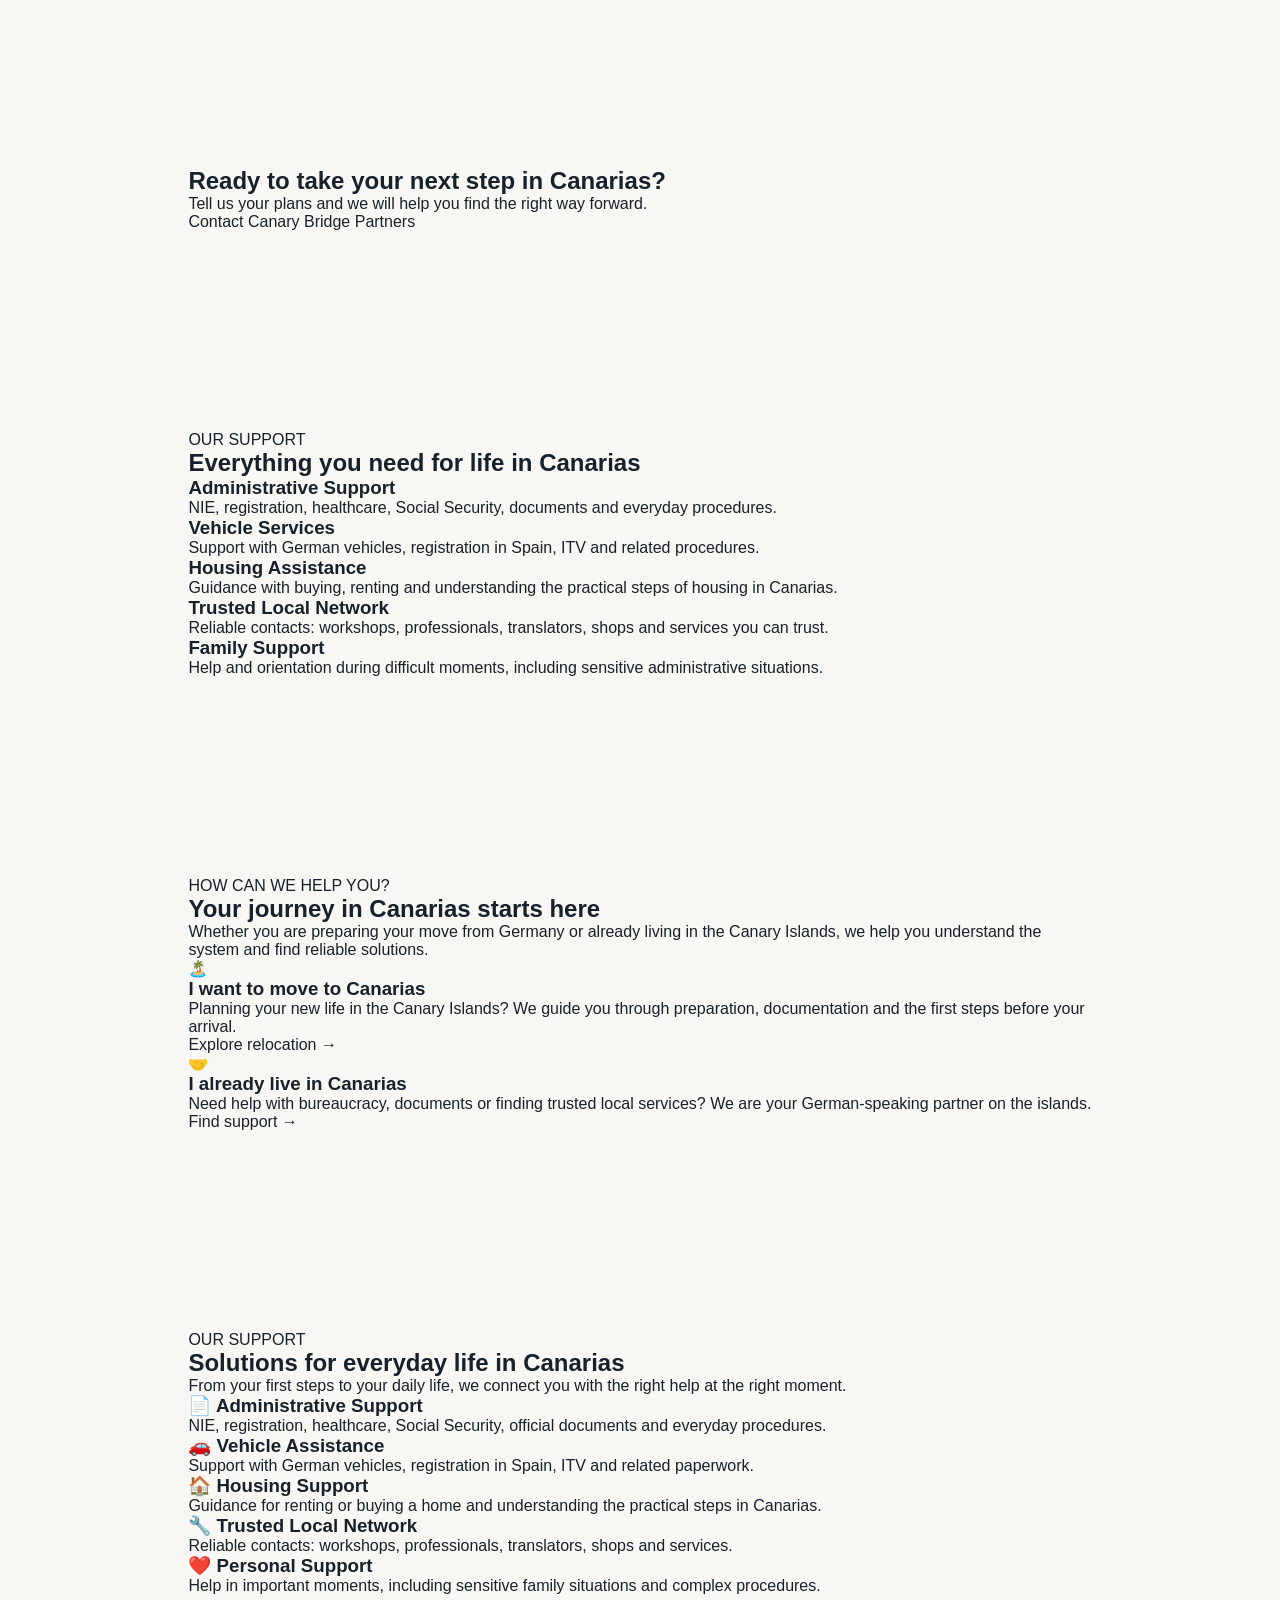
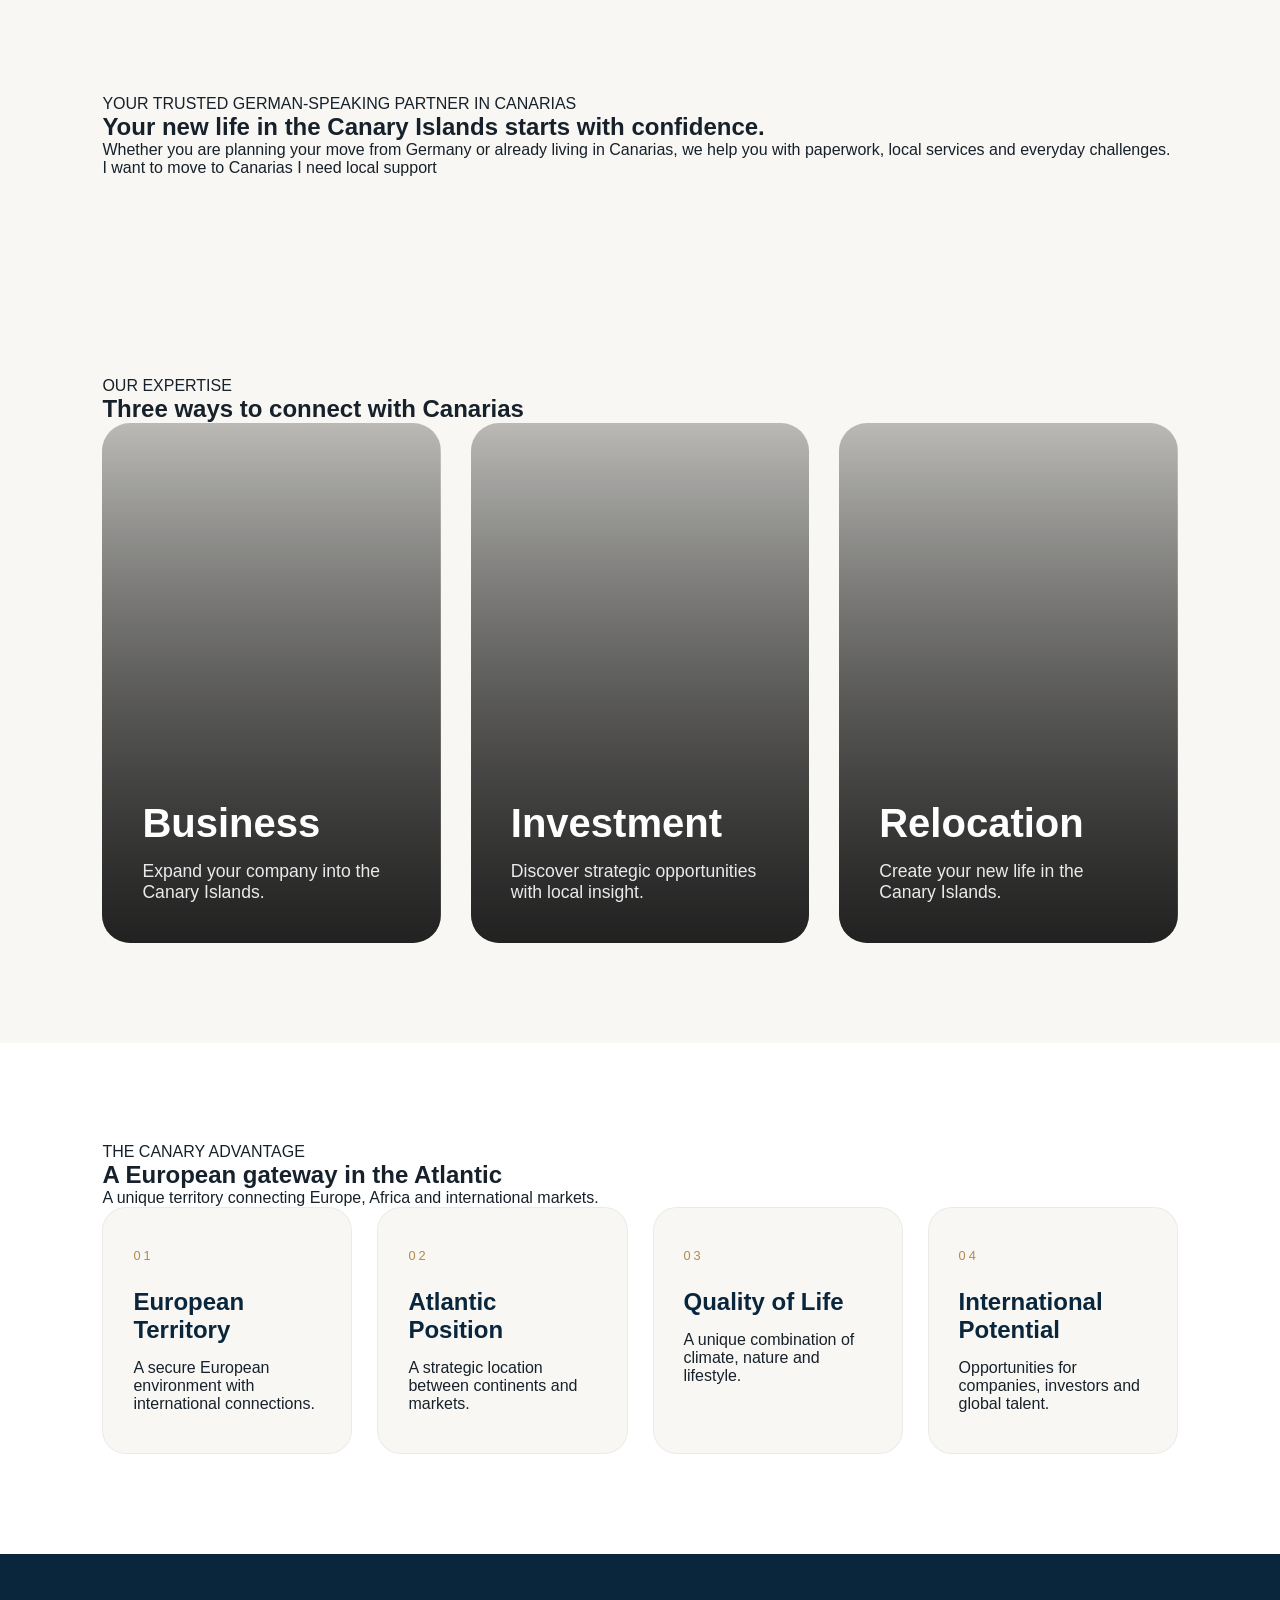
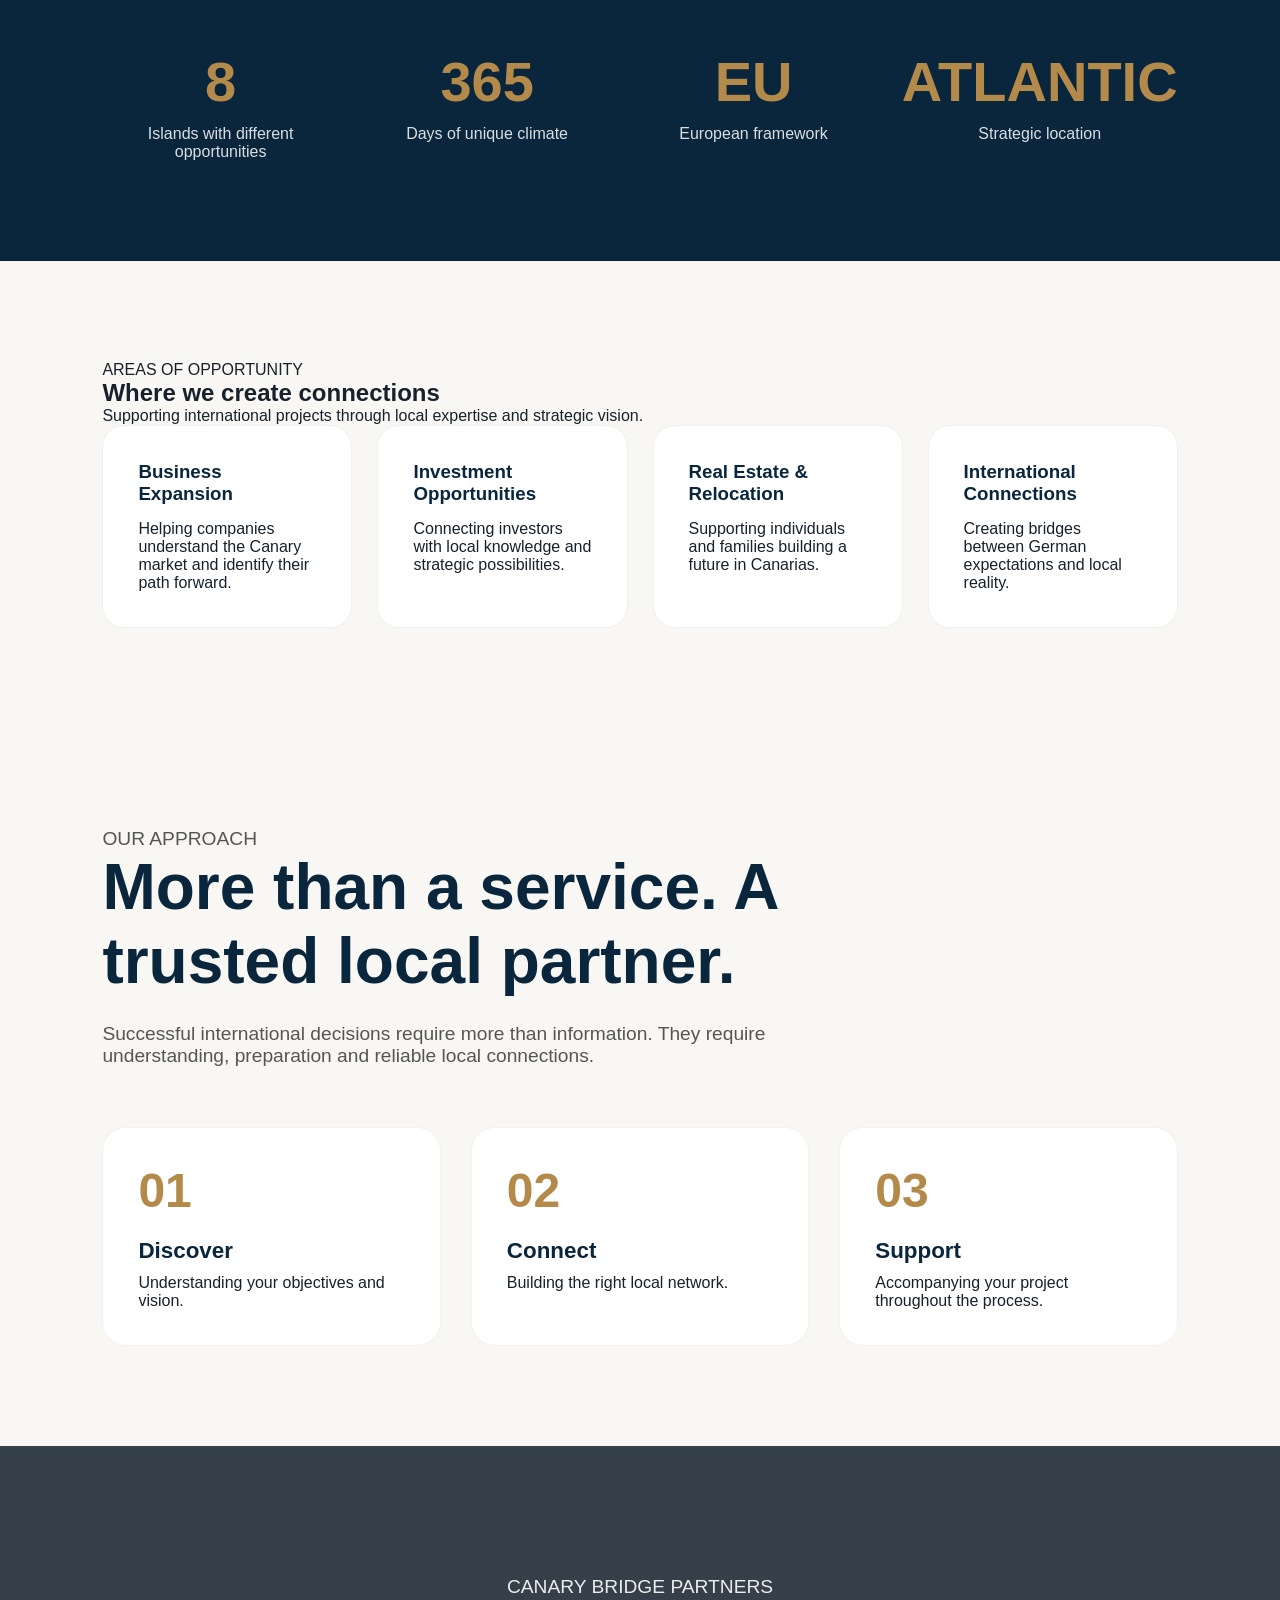
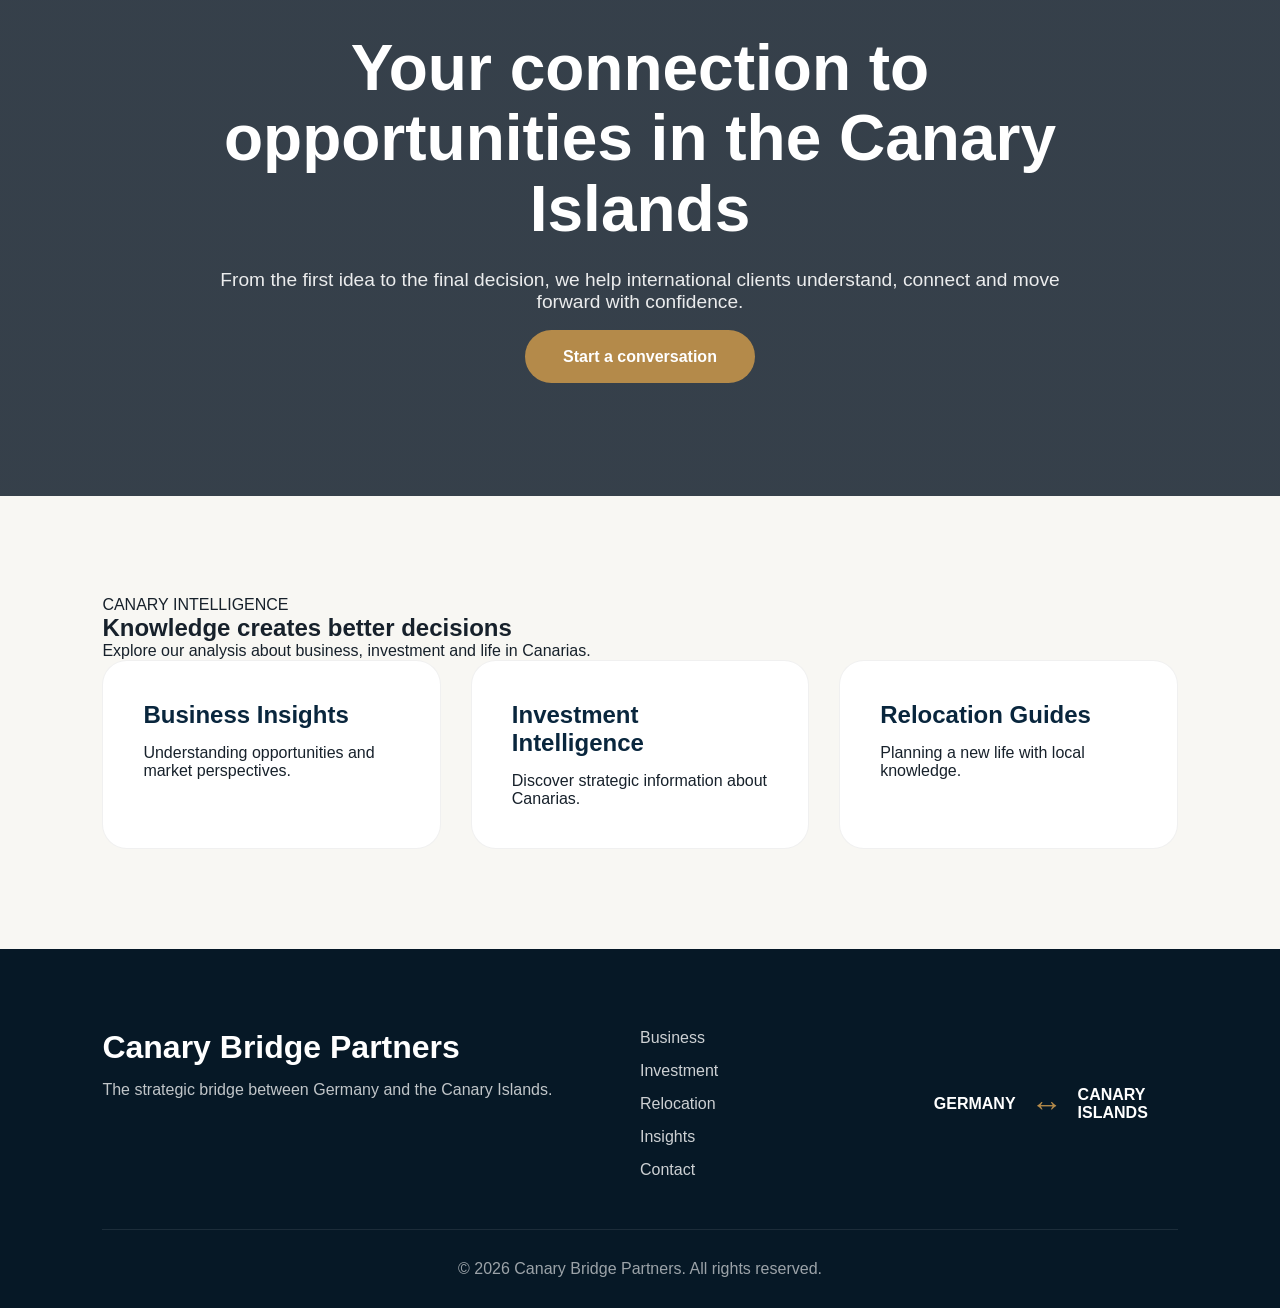
==== commit 65eac134: "Enhance index.html with user paths and services sections Added sections for user paths, services, an" ====
--- a/index.html
+++ b/index.html
@@ -172,14 +172,672 @@
 
 
 <section class="cbp-hero">
-
+<!-- =====================================
+ CANARY BRIDGE PARTNERS V8
+ USER PATHS
+===================================== -->
+
+
+<section class="cbp-paths">
+
+
+<div class="cbp-section-title">
+
+<span>
+HOW CAN WE HELP YOU?
+</span>
+
+<h2>
+Your journey in Canarias starts here
+</h2>
+
+<p>
+Whether you are preparing your move from Germany or already living in the Canary Islands, we are here to make everyday life easier.
+</p>
+
+</div>
+
+
+
+
+<div class="cbp-path-grid">
+
+
+
+<div class="cbp-path-card">
+
+
+<h3>
+I want to move to Canarias
+</h3>
+
+
+<p>
+Planning your new life in the Canary Islands? We guide you through the first steps, documentation and practical decisions before your arrival.
+</p>
+
+
+<a href="relocation.html">
+Explore relocation →
+</a>
+
+
+</div>
+
+
+
+
+
+<div class="cbp-path-card">
+
+
+<h3>
+I already live in Canarias
+</h3>
+
+
+<p>
+Need help with administration, paperwork or finding reliable local services? We are your German-speaking partner on the islands.
+</p>
+
+
+<a href="services.html">
+Get local support →
+</a>
+
+
+</div>
+
+
+</div>
+
+
+</section>
+<!-- =====================================
+ CANARY BRIDGE PARTNERS V8
+ DISCOVER CANARIAS
+===================================== -->
+
+
+<section class="cbp-canarias">
+
+
+<div class="cbp-section-title">
+
+
+<span>
+LIFE IN THE CANARY ISLANDS
+</span>
+
+
+<h2>
+Discover your new home in Canarias
+</h2>
+
+
+<p>
+The Canary Islands are more than a destination. They are a place to build a new life with the support of people who understand both cultures.
+</p>
+
+
+</div>
+
+
+
+
+<div class="cbp-islands-grid">
+
+
+<div class="cbp-island-card">
+
+<h3>
+Tenerife
+</h3>
+
+<p>
+Nature, services, international communities and a wide range of lifestyles.
+</p>
+
+</div>
+
+
+
+<div class="cbp-island-card">
+
+<h3>
+Gran Canaria
+</h3>
+
+<p>
+A balanced combination of city life, beaches and everyday comfort.
+</p>
+
+</div>
+
+
+
+<div class="cbp-island-card">
+
+<h3>
+Lanzarote & Fuerteventura
+</h3>
+
+<p>
+Open spaces, tranquillity and a unique island lifestyle.
+</p>
+
+</div>
+
+
+
+</div>
+
+
+</section>
+
+
+
+
+
+<!-- =====================================
+ RESOURCE CENTER
+===================================== -->
+
+
+<section class="cbp-resources">
+
+
+<div class="cbp-section-title">
+
+
+<span>
+CANARY BRIDGE RESOURCES
+</span>
+
+
+<h2>
+Useful information for your life in Canarias
+</h2>
+
+
+<p>
+Clear guides and practical information to help German-speaking residents understand everyday life in Spain.
+</p>
+
+
+</div>
+
+
+
+
+<div class="cbp-resource-grid">
+
+
+<div class="cbp-resource-card">
+
+<h3>
+Moving Checklist
+</h3>
+
+<p>
+The essential steps before and after arriving in Canarias.
+</p>
+
+</div>
+
+
+
+<div class="cbp-resource-card">
+
+<h3>
+Administrative Guide
+</h3>
+
+<p>
+Understand the most common procedures and documents.
+</p>
+
+</div>
+
+
+
+<div class="cbp-resource-card">
+
+<h3>
+Living in Canarias
+</h3>
+
+<p>
+Practical information about services, culture and daily life.
+</p>
+
+</div>
+
+
+
+</div>
+
+
+</section>
+
+
+
+
+
+<!-- =====================================
+ TRUST SECTION
+===================================== -->
+
+
+<section class="cbp-trust">
+
+
+<h2>
+A new country is easier when you have someone you trust.
+</h2>
+
+
+<p>
+Canary Bridge Partners combines local knowledge, German-speaking support and a personal approach to make your experience in the Canary Islands simpler and safer.
+</p>
+
+
+</section>
+
+
+
+
+
+<!-- =====================================
+ CONTACT CTA
+===================================== -->
+
+
+<section class="cbp-contact-cta">
+
+
+<h2>
+Ready to take your next step in Canarias?
+</h2>
+
+
+<p>
+Tell us your plans and we will help you find the right way forward.
+</p>
+
+
+<a href="contact.html">
+Contact Canary Bridge Partners
+</a>
+
+
+</section>
+
+
+
+
+<!-- =====================================
+ SERVICES
+===================================== -->
+
+
+<section class="cbp-services">
+
+
+<div class="cbp-section-title">
+
+
+<span>
+OUR SUPPORT
+</span>
+
+
+<h2>
+Everything you need for life in Canarias
+</h2>
+
+
+</div>
+
+
+
+
+
+<div class="cbp-services-grid">
+
+
+
+<article class="cbp-service-card">
+
+
+<h3>
+Administrative Support
+</h3>
+
+
+<p>
+NIE, registration, healthcare, Social Security, documents and everyday procedures.
+</p>
+
+
+</article>
+
+
+
+
+
+<article class="cbp-service-card">
+
+
+<h3>
+Vehicle Services
+</h3>
+
+
+<p>
+Support with German vehicles, registration in Spain, ITV and related procedures.
+</p>
+
+
+</article>
+
+
+
+
+
+<article class="cbp-service-card">
+
+
+<h3>
+Housing Assistance
+</h3>
+
+
+<p>
+Guidance with buying, renting and understanding the practical steps of housing in Canarias.
+</p>
+
+
+</article>
+
+
+
+
+
+<article class="cbp-service-card">
+
+
+<h3>
+Trusted Local Network
+</h3>
+
+
+<p>
+Reliable contacts: workshops, professionals, translators, shops and services you can trust.
+</p>
+
+
+</article>
+
+
+
+
+
+<article class="cbp-service-card">
+
+
+<h3>
+Family Support
+</h3>
+
+
+<p>
+Help and orientation during difficult moments, including sensitive administrative situations.
+</p>
+
+
+</article>
+
+
+
+
+</div>
+
+
+</section>
 
 <div class="cbp-hero-background"></div>
 
 
 
 <div class="cbp-hero-content">
-
+<!-- =====================================
+ CANARY BRIDGE PARTNERS V8
+ USER PATHS
+===================================== -->
+
+<section class="cbp-paths">
+
+
+<div class="cbp-section-title">
+
+<span>
+HOW CAN WE HELP YOU?
+</span>
+
+<h2>
+Your journey in Canarias starts here
+</h2>
+
+<p>
+Whether you are preparing your move from Germany or already living in the Canary Islands, we help you understand the system and find reliable solutions.
+</p>
+
+</div>
+
+
+
+
+<div class="cbp-path-grid">
+
+
+<div class="cbp-path-card">
+
+
+<div class="cbp-icon">
+🏝️
+</div>
+
+
+<h3>
+I want to move to Canarias
+</h3>
+
+
+<p>
+Planning your new life in the Canary Islands? We guide you through preparation, documentation and the first steps before your arrival.
+</p>
+
+
+<a href="relocation.html">
+Explore relocation →
+</a>
+
+
+</div>
+
+
+
+
+
+<div class="cbp-path-card">
+
+
+<div class="cbp-icon">
+🤝
+</div>
+
+
+<h3>
+I already live in Canarias
+</h3>
+
+
+<p>
+Need help with bureaucracy, documents or finding trusted local services? We are your German-speaking partner on the islands.
+</p>
+
+
+<a href="services.html">
+Find support →
+</a>
+
+
+</div>
+
+
+</div>
+
+
+</section>
+
+
+
+
+
+<!-- =====================================
+ MAIN SERVICES
+===================================== -->
+
+
+<section class="cbp-services">
+
+
+<div class="cbp-section-title">
+
+
+<span>
+OUR SUPPORT
+</span>
+
+
+<h2>
+Solutions for everyday life in Canarias
+</h2>
+
+
+<p>
+From your first steps to your daily life, we connect you with the right help at the right moment.
+</p>
+
+
+</div>
+
+
+
+
+
+<div class="cbp-services-grid">
+
+
+
+<article class="cbp-service-card">
+
+
+<h3>
+📄 Administrative Support
+</h3>
+
+
+<p>
+NIE, registration, healthcare, Social Security, official documents and everyday procedures.
+</p>
+
+
+</article>
+
+
+
+
+
+<article class="cbp-service-card">
+
+
+<h3>
+🚗 Vehicle Assistance
+</h3>
+
+
+<p>
+Support with German vehicles, registration in Spain, ITV and related paperwork.
+</p>
+
+
+</article>
+
+
+
+
+
+<article class="cbp-service-card">
+
+
+<h3>
+🏠 Housing Support
+</h3>
+
+
+<p>
+Guidance for renting or buying a home and understanding the practical steps in Canarias.
+</p>
+
+
+</article>
+
+
+
+
+
+<article class="cbp-service-card">
+
+
+<h3>
+🔧 Trusted Local Network
+</h3>
+
+
+<p>
+Reliable contacts: workshops, professionals, translators, shops and services.
+</p>
+
+
+</article>
+
+
+
+
+
+<article class="cbp-service-card">
+
+
+<h3>
+❤️ Personal Support
+</h3>
+
+
+<p>
+Help in important moments, including sensitive family situations and complex procedures.
+</p>
+
+
+</article>
+
+
+
+</div>
+
+
+</section>
 
 <p class="cbp-tag">
 
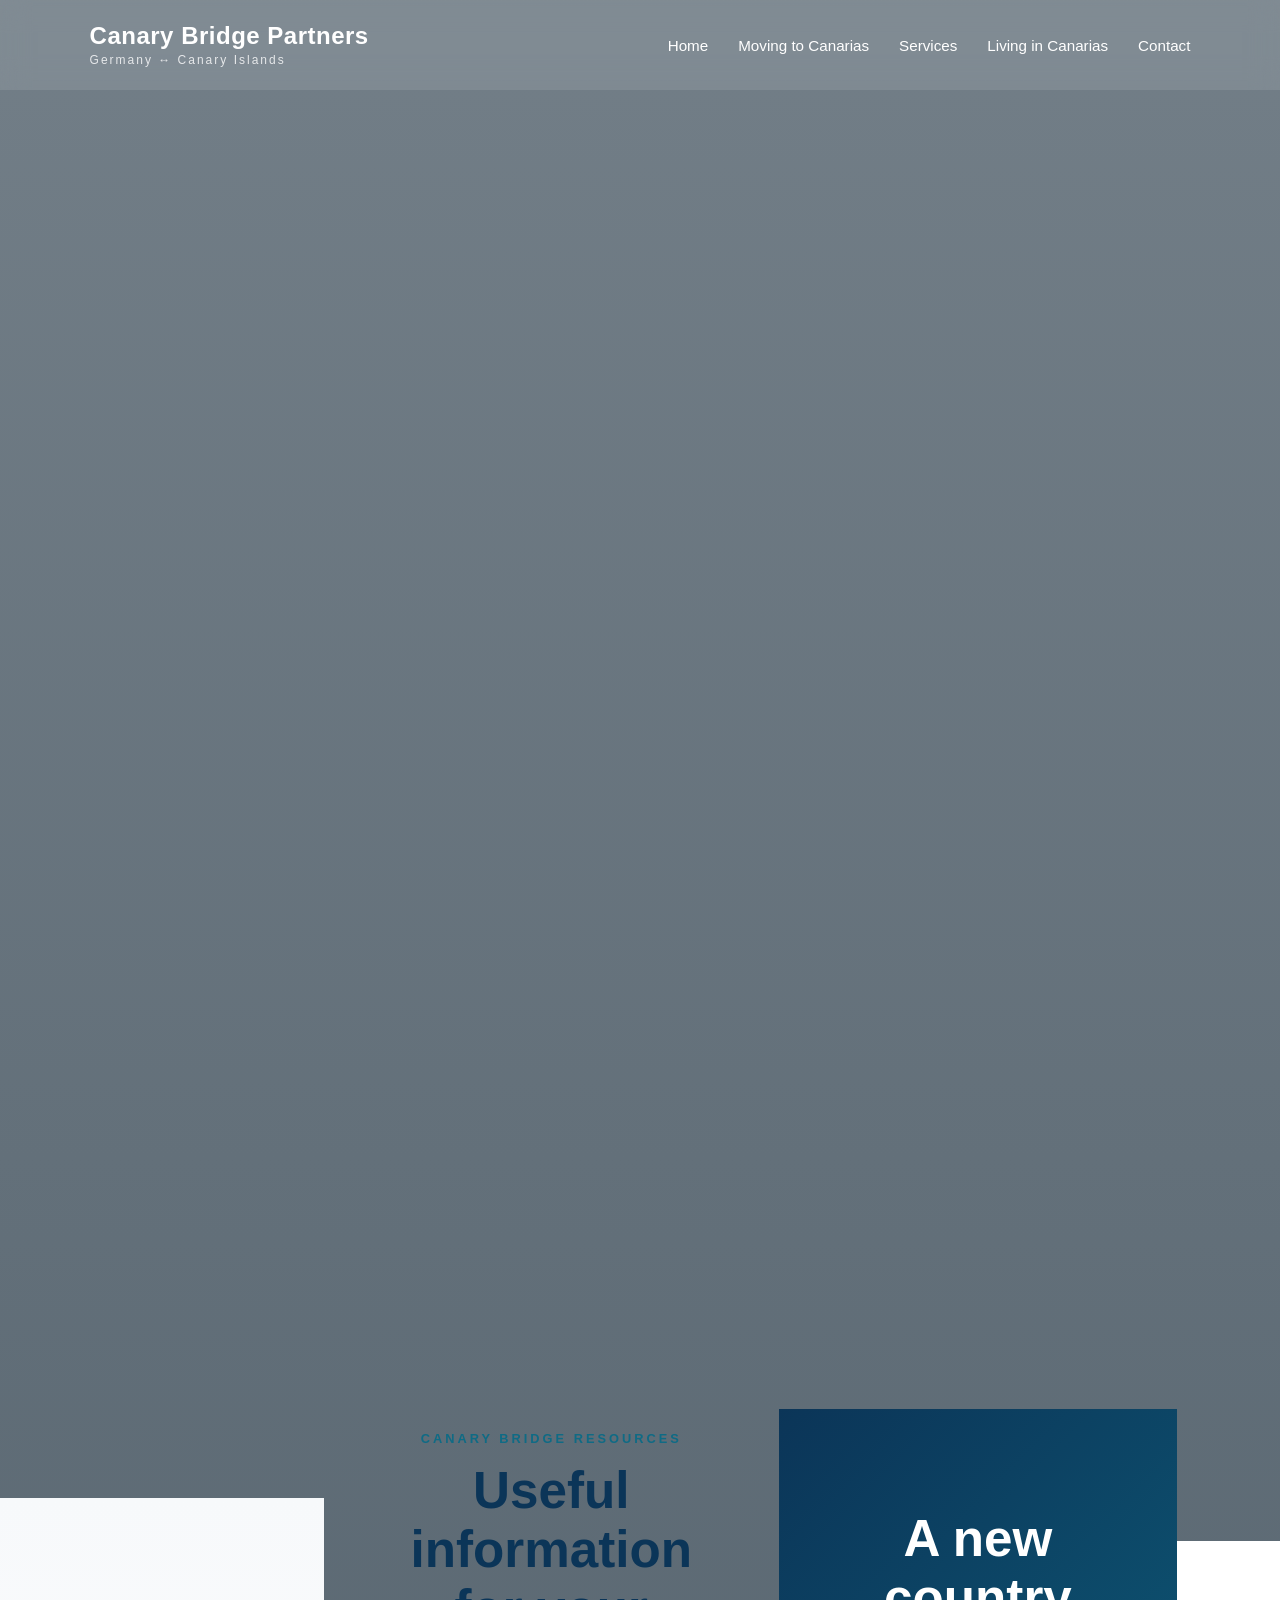
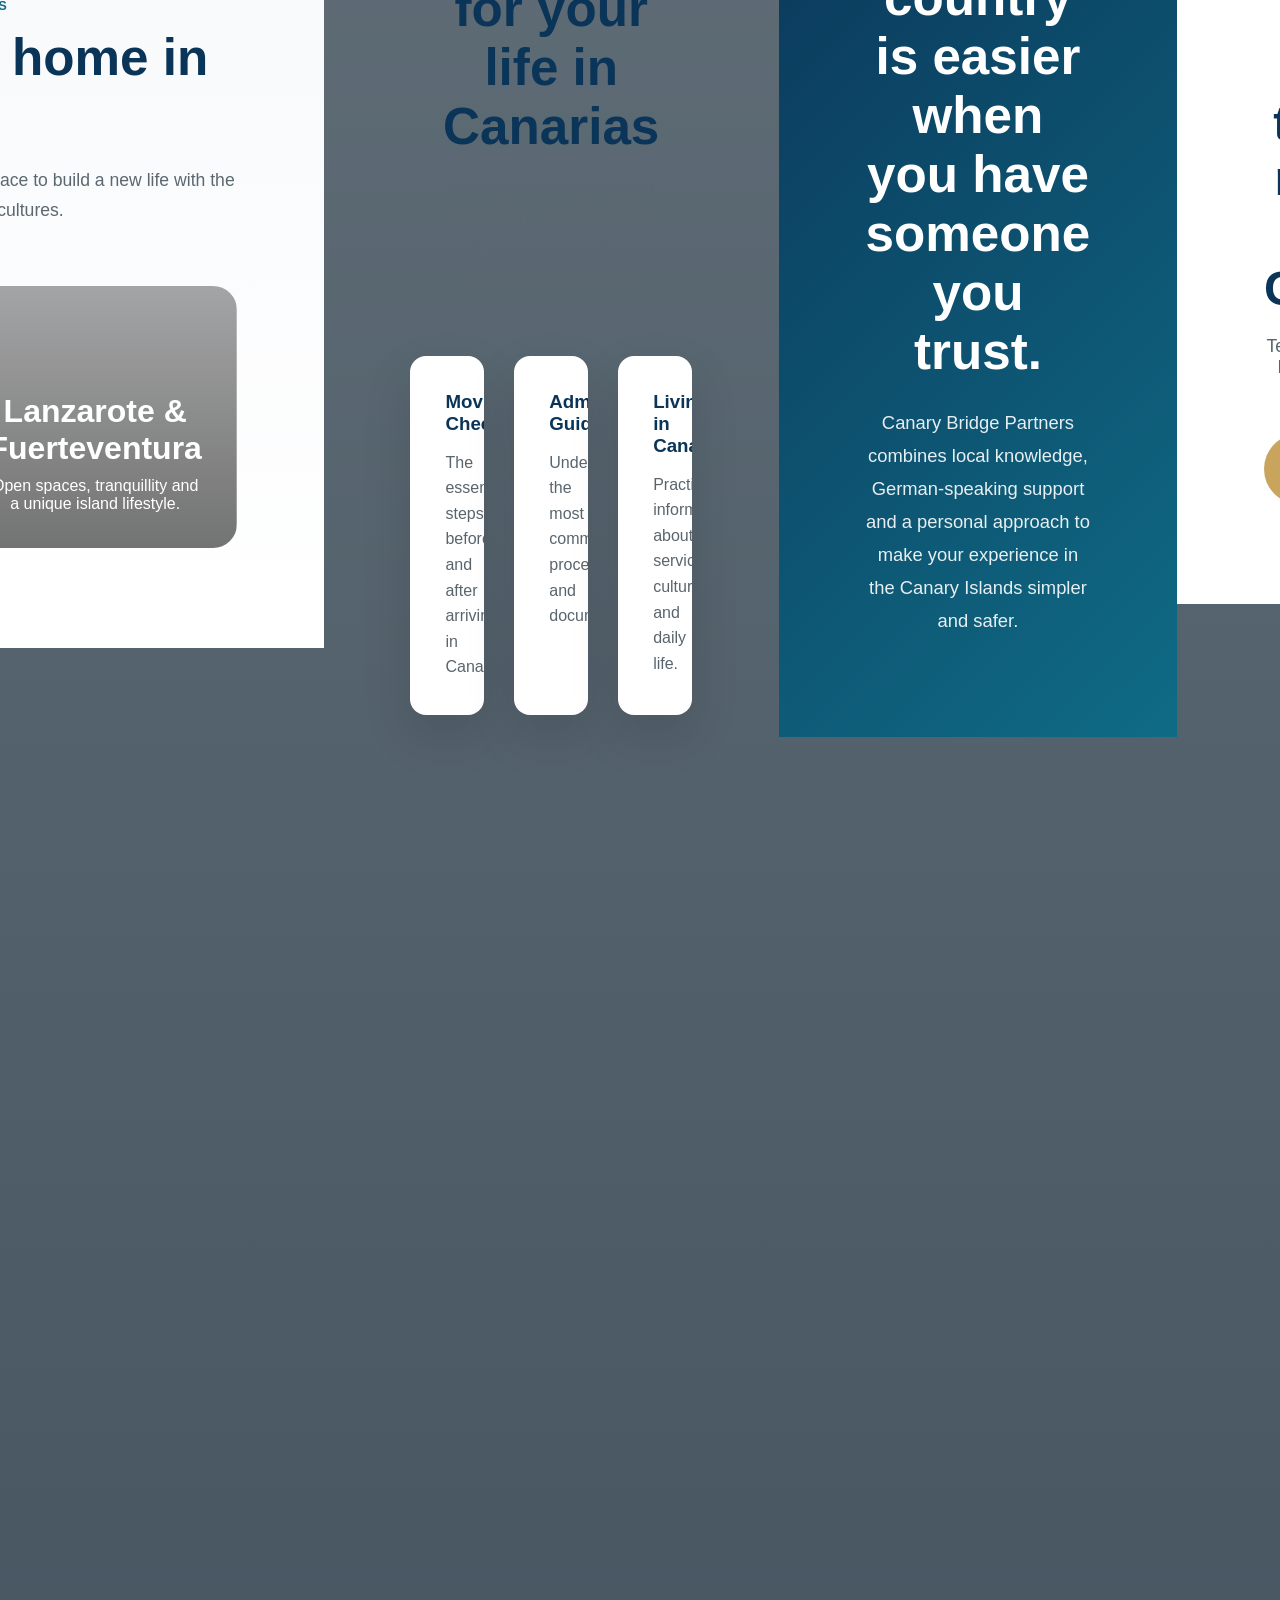
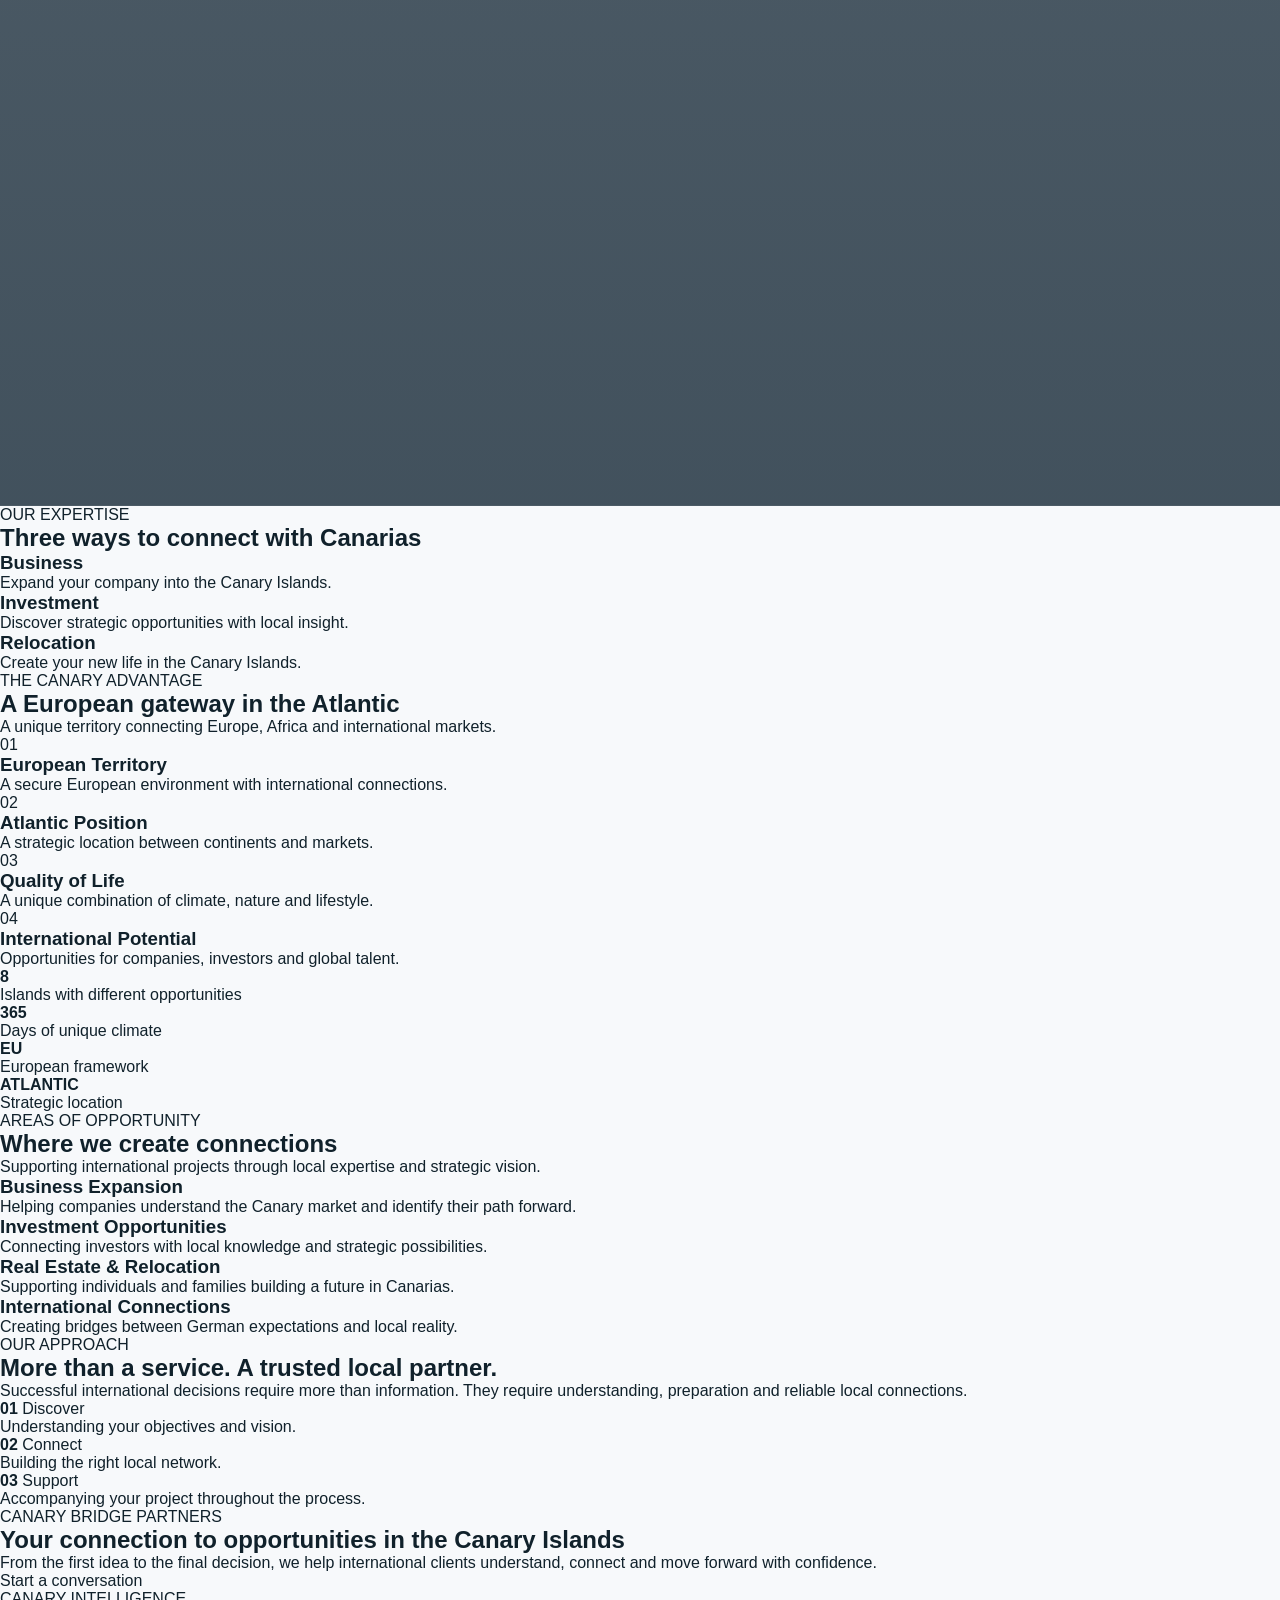
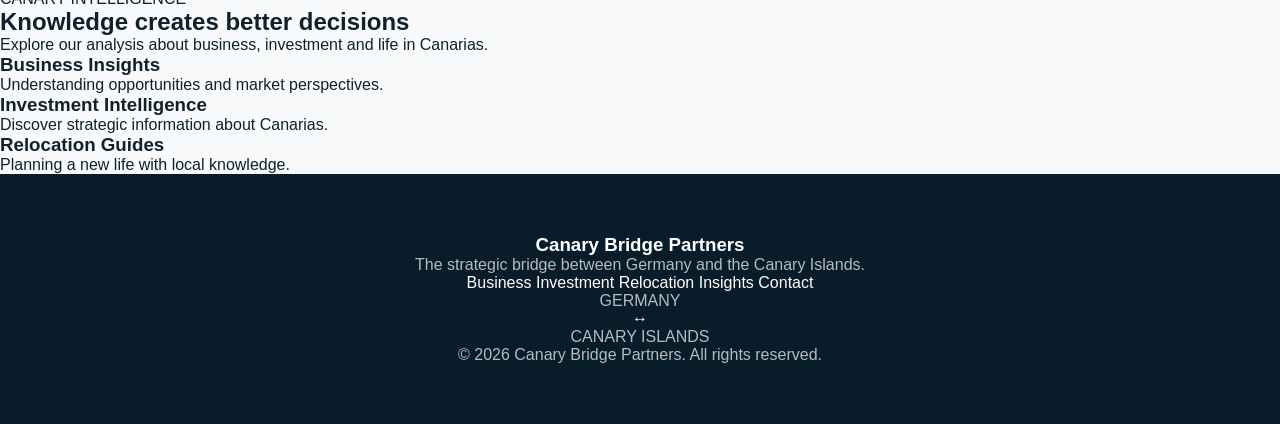
==== commit f08de396: "Remove header section from index.html Removed header section including logo, navigation, and languag" ====
--- a/index.html
+++ b/index.html
@@ -29,74 +29,7 @@
 
 
 
-<header class="main-header">
-
-
-<div class="logo-area">
-
-<div class="logo">
-Canary Bridge Partners
-</div>
-
-
-<div class="tagline">
-GERMANY · CANARY ISLANDS
-</div>
-
-
-</div>
-
-
-
-<nav class="main-nav">
-
-<a href="index.html">
-Home
-</a>
-
-<a href="business.html">
-Business
-</a>
-
-<a href="investment.html">
-Investment
-</a>
-
-<a href="relocation.html">
-Relocation
-</a>
-
-<a href="insights.html">
-Insights
-</a>
-
-<a href="contact.html">
-Contact
-</a>
-
-
-</nav>
-
-
-
-<div class="language-selector">
-
-<span>
-DE
-</span>
-
-<span class="active">
-EN
-</span>
-
-<span>
-ES
-</span>
-
-</div>
-
-
-</header>
+
 
 
 
--- a/styles.css
+++ b/styles.css
@@ -1,1581 +1,1214 @@
-/* ==========================================
-   CANARY BRIDGE PARTNERS
-   VISION V6 PREMIUM DESIGN
-   CSS PART 1/4
-========================================== */
+/* =====================================
+ CANARY BRIDGE PARTNERS V8
+ PREMIUM CSS
+ PART 1/3 - CORE + HEADER + HERO
+===================================== */
+
+
+:root {
+
+    --cbp-blue: #0b3558;
+    --cbp-ocean: #0f6b85;
+    --cbp-sand: #e8d5b5;
+    --cbp-gold: #c8a45d;
+    --cbp-white: #ffffff;
+    --cbp-dark: #10212b;
+    --cbp-light: #f7f9fb;
+
+    --shadow-soft: 0 20px 50px rgba(0,0,0,0.12);
+
+    --radius-large: 24px;
+    --radius-medium: 16px;
+
+    --transition: all .35s ease;
+}
+
 
 
 /* RESET */
 
-*{
+* {
+
     margin:0;
     padding:0;
     box-sizing:border-box;
-}
-
-
-html{
+
+}
+
+
+html {
+
     scroll-behavior:smooth;
-}
-
-
-body{
+
+}
+
+
+body {
 
     font-family:
     "Inter",
-    "Helvetica Neue",
+    "Segoe UI",
     Arial,
     sans-serif;
 
-    color:#17212b;
-
-    background:#f8f7f3;
+    background:
+    var(--cbp-light);
+
+    color:
+    var(--cbp-dark);
 
     overflow-x:hidden;
 
 }
 
 
-
-a{
+img {
+
+    max-width:100%;
+    display:block;
+
+}
+
+
+a {
 
     text-decoration:none;
-
     color:inherit;
 
 }
 
 
 
-img{
-
-    max-width:100%;
-
-}
-
-
-
-
-section{
-
-    padding:100px 8%;
-
-}
-
-
-
-/* ==========================================
-   PREMIUM HEADER
-========================================== */
-
-
-.main-header{
+
+
+/* =====================================
+ HEADER
+===================================== */
+
+
+.cbp-header {
 
     position:fixed;
 
-    top:0;
-
-    left:0;
-
-    width:100%;
-
-    z-index:1000;
-
-
-    display:flex;
-
-    justify-content:space-between;
-
-    align-items:center;
-
-
-    padding:25px 8%;
-
-
-    background:
-
-    rgba(255,255,255,.75);
-
-
-    backdrop-filter:blur(20px);
-
-
-    border-bottom:
-
-    1px solid rgba(255,255,255,.3);
-
-
-}
-
-
-
-.logo{
-
-    font-size:1.5rem;
-
-    font-weight:800;
-
-    letter-spacing:1px;
-
-    color:#09263d;
-
-}
-
-
-
-.tagline{
-
-    font-size:.7rem;
-
-    letter-spacing:3px;
-
-    color:#777;
-
-}
-
-
-
-
-
-.main-nav{
-
-    display:flex;
-
-    gap:30px;
-
-}
-
-
-
-.main-nav a{
-
-    font-size:.9rem;
-
-    font-weight:500;
-
-    transition:.3s;
-
-}
-
-
-
-.main-nav a:hover{
-
-    color:#b48a4a;
-
-}
-
-
-
-
-.language-selector{
-
-    display:flex;
-
-    gap:8px;
-
-}
-
-
-
-.language-selector span{
-
-    padding:6px 12px;
-
-    border-radius:30px;
-
-    font-size:.75rem;
-
-}
-
-
-
-.language-selector .active{
-
-    background:#09263d;
-
-    color:white;
-
-}
-
-
-
-
-
-
-
-/* ==========================================
-   CINEMATIC HERO
-========================================== */
-
-
-.hero-premium{
-
-    min-height:100vh;
-
-    position:relative;
-
-    display:flex;
-
-    align-items:center;
-
-    overflow:hidden;
-
-
-}
-
-
-
-.hero-background{
-
-    position:absolute;
-
-    inset:0;
-
-
-    background-image:
-
-    linear-gradient(
-
-    90deg,
-
-    rgba(5,18,32,.85),
-
-    rgba(5,18,32,.35)
-
-    ),
-
-    url("https://images.unsplash.com/photo-1530789253388-582c481c54b0");
-
-
-    background-size:cover;
-
-    background-position:center;
-
-
-    transform:scale(1.05);
-
-
-    animation:
-
-    heroZoom 18s infinite alternate;
-
-}
-
-
-
-
-@keyframes heroZoom{
-
-
-from{
-
-transform:scale(1.05);
-
-}
-
-
-to{
-
-transform:scale(1.12);
-
-}
-
-
-}
-
-
-
-
-
-.hero-content{
-
-    position:relative;
-
-    z-index:2;
-
-
-    max-width:850px;
-
-    color:white;
-
-
-    animation:
-
-    fadeEntrance 1.5s ease;
-
-}
-
-
-
-
-.hero-label{
-
-
-    letter-spacing:5px;
-
-    font-size:.8rem;
-
-    margin-bottom:25px;
-
-    opacity:.85;
-
-
-}
-
-
-
-
-.hero-content h1{
-
-
-    font-size:
-
-    clamp(3rem,7vw,6rem);
-
-
-    line-height:1;
-
-
-    font-weight:800;
-
-
-    margin-bottom:30px;
-
-
-}
-
-
-
-
-.hero-description{
-
-
-    font-size:1.3rem;
-
-    max-width:650px;
-
-
-    opacity:.9;
-
-
-}
-
-
-
-
-
-.hero-buttons{
-
-    display:flex;
-
-    gap:20px;
-
-    margin-top:45px;
-
-
-}
-
-
-
-
-.primary-btn,
-.secondary-btn{
-
-
-    padding:18px 38px;
-
-    border-radius:50px;
-
-    transition:.4s;
-
-
-    font-weight:600;
-
-
-}
-
-
-
-.primary-btn{
-
-
-    background:#b48a4a;
-
-    color:white;
-
-
-}
-
-
-
-
-.secondary-btn{
-
-
-    border:1px solid rgba(255,255,255,.5);
-
-    color:white;
-
-
-}
-
-
-
-
-
-.primary-btn:hover,
-.secondary-btn:hover{
-
-
-    transform:translateY(-5px);
-
-
-}
-
-
-
-
-
-.scroll-indicator{
-
-
-    position:absolute;
-
-    bottom:40px;
-
-    left:50%;
-
-
-    color:white;
-
-    letter-spacing:5px;
-
-    font-size:.7rem;
-
-
-}
-
-
-
-@keyframes fadeEntrance{
-
-
-from{
-
-opacity:0;
-
-transform:translateY(40px);
-
-}
-
-
-to{
-
-opacity:1;
-
-transform:translateY(0);
-
-}
-
-
-}
-/* ==========================================
-   CANARY BRIDGE PARTNERS
-   VISION V6 PREMIUM DESIGN
-   CSS PART 2/4
-========================================== */
-
-
-/* ==========================================
-   PATHWAYS - BUSINESS / INVESTMENT / RELOCATION
-========================================== */
-
-
-.pathways{
-
-    background:#f8f7f3;
-
-}
-
-
-
-.pathway-grid{
-
-    display:grid;
-
-    grid-template-columns:repeat(3,1fr);
-
-    gap:30px;
-
-    max-width:1400px;
-
-    margin:auto;
-
-}
-
-
-
-.pathway-card{
-
-    height:520px;
-
-    position:relative;
-
-    border-radius:28px;
-
-    overflow:hidden;
-
-    display:flex;
-
-    align-items:flex-end;
-
-    padding:40px;
-
-    color:white;
-
-    background-size:cover;
-
-    background-position:center;
-
-    transition:.6s;
-
-}
-
-
-
-.business-card{
-
-    background-image:
-
-    linear-gradient(
-    rgba(0,0,0,.25),
-    rgba(0,0,0,.7)
-    ),
-    url("https://images.unsplash.com/photo-1497366754035-f200968a6e72");
-
-}
-
-
-
-.investment-card{
-
-    background-image:
-
-    linear-gradient(
-    rgba(0,0,0,.25),
-    rgba(0,0,0,.7)
-    ),
-    url("https://images.unsplash.com/photo-1556761175-b413da4baf72");
-
-}
-
-
-
-.relocation-card{
-
-    background-image:
-
-    linear-gradient(
-    rgba(0,0,0,.25),
-    rgba(0,0,0,.7)
-    ),
-    url("https://images.unsplash.com/photo-1507525428034-b723cf961d3e");
-
-}
-
-
-
-
-.pathway-card:hover{
-
-    transform:translateY(-15px) scale(1.02);
-
-    box-shadow:
-
-    0 35px 70px rgba(0,0,0,.25);
-
-}
-
-
-
-.card-overlay{
-
-    position:absolute;
-
-    inset:0;
-
-    background:
-
-    linear-gradient(
-    transparent,
-    rgba(0,0,0,.55)
-    );
-
-}
-
-
-
-
-.card-content{
-
-    position:relative;
-
-    z-index:2;
-
-}
-
-
-
-.card-content h3{
-
-    font-size:2.5rem;
-
-    margin-bottom:15px;
-
-}
-
-
-
-.card-content p{
-
-    font-size:1.1rem;
-
-    opacity:.9;
-
-}
-
-
-
-
-
-
-/* ==========================================
-   TERRITORY SECTION
-========================================== */
-
-
-.territory-section{
-
-    background:white;
-
-}
-
-
-
-.territory-grid{
-
-    display:grid;
-
-    grid-template-columns:repeat(4,1fr);
-
-    gap:25px;
-
-    max-width:1400px;
-
-    margin:auto;
-
-}
-
-
-
-
-.territory-card{
-
-
-    padding:40px 30px;
-
-
-    border-radius:24px;
-
-
-    background:#f8f7f3;
-
-
-    transition:.5s;
-
-
-    border:1px solid rgba(0,0,0,.05);
-
-
-}
-
-
-
-.territory-card span{
-
-
-    display:block;
-
-    font-size:.8rem;
-
-    letter-spacing:3px;
-
-    color:#b48a4a;
-
-    margin-bottom:25px;
-
-
-}
-
-
-
-.territory-card h3{
-
-
-    font-size:1.5rem;
-
-    color:#09263d;
-
-    margin-bottom:15px;
-
-
-}
-
-
-
-.territory-card:hover{
-
-
-    background:#09263d;
-
-    color:white;
-
-    transform:translateY(-12px);
-
-
-}
-
-
-
-.territory-card:hover h3{
-
-
-    color:white;
-
-
-}
-
-
-
-
-
-
-
-/* ==========================================
-   NUMBERS SECTION
-========================================== */
-
-
-.numbers-section{
-
-
-    background:#09263d;
-
-    color:white;
-
-
-}
-
-
-
-.numbers-grid{
-
-
-    display:grid;
-
-    grid-template-columns:repeat(4,1fr);
-
-    gap:30px;
-
-
-    max-width:1300px;
-
-    margin:auto;
-
-
-    text-align:center;
-
-
-}
-
-
-
-.number-item strong{
-
-
-    display:block;
-
-    font-size:3.5rem;
-
-    color:#b48a4a;
-
-    line-height:1;
-
-
-    margin-bottom:15px;
-
-
-}
-
-
-
-.number-item p{
-
-
-    opacity:.85;
-
-    font-size:1rem;
-
-
-}
-
-
-
-
-
-
-
-/* ==========================================
-   SECTORS
-========================================== */
-
-
-.sectors-grid{
-
-
-    display:grid;
-
-    grid-template-columns:repeat(4,1fr);
-
-    gap:25px;
-
-
-}
-
-
-
-.sector-card{
-
-
-    background:white;
-
-
-    padding:35px;
-
-
-    border-radius:22px;
-
-
-    transition:.5s;
-
-
-    border:1px solid rgba(0,0,0,.06);
-
-
-}
-
-
-
-.sector-card:hover{
-
-
-    transform:translateY(-10px);
-
-
-    box-shadow:
-
-    0 25px 50px rgba(0,0,0,.12);
-
-
-}
-
-
-
-.sector-card h3{
-
-
-    color:#09263d;
-
-    margin-bottom:15px;
-
-
-}
-/* ==========================================
-   CANARY BRIDGE PARTNERS
-   VISION V6 PREMIUM DESIGN
-   CSS PART 3/4
-========================================== */
-
-
-/* ==========================================
-   APPROACH SECTION
-========================================== */
-
-
-.approach-section{
-
-    background:#f8f7f3;
-
-}
-
-
-
-.approach-content{
-
-    max-width:1100px;
-
-    margin:auto;
-
-}
-
-
-
-.approach-content h2{
-
-    font-size:clamp(2.5rem,5vw,4rem);
-
-    color:#09263d;
-
-    max-width:800px;
-
-    margin-bottom:25px;
-
-}
-
-
-
-.approach-content > p{
-
-    max-width:750px;
-
-    font-size:1.2rem;
-
-    color:#555;
-
-}
-
-
-
-
-.approach-points{
-
-    display:grid;
-
-    grid-template-columns:repeat(3,1fr);
-
-    gap:30px;
-
-    margin-top:60px;
-
-}
-
-
-
-
-.approach-points div{
-
-    background:white;
-
-    padding:35px;
-
-    border-radius:24px;
-
-    transition:.5s;
-
-    border:1px solid rgba(0,0,0,.05);
-
-}
-
-
-
-.approach-points div:hover{
-
-    transform:translateY(-10px);
-
-    box-shadow:
-
-    0 25px 50px rgba(0,0,0,.12);
-
-}
-
-
-
-
-.approach-points strong{
-
-    display:block;
-
-    font-size:3rem;
-
-    color:#b48a4a;
-
-    margin-bottom:20px;
-
-}
-
-
-
-.approach-points span{
-
-    display:block;
-
-    font-size:1.4rem;
-
-    font-weight:700;
-
-    color:#09263d;
-
-    margin-bottom:10px;
-
-}
-
-
-
-
-
-/* ==========================================
-   VISION SECTION
-========================================== */
-
-
-.vision-section{
-
-
-    min-height:650px;
-
-
-    display:flex;
-
-    align-items:center;
-
-    justify-content:center;
-
-
-    text-align:center;
-
-
-    color:white;
-
-
-    background:
-
-
-    linear-gradient(
-
-    rgba(5,18,32,.8),
-
-    rgba(5,18,32,.8)
-
-    ),
-
-    url("https://images.unsplash.com/photo-1530789253388-582c481c54b0");
-
-
-    background-size:cover;
-
-    background-position:center;
-
-
-}
-
-
-
-.vision-content{
-
-    max-width:850px;
-
-}
-
-
-
-.vision-content h2{
-
-
-    font-size:
-
-    clamp(2.5rem,5vw,4.5rem);
-
-
-    line-height:1.1;
-
-
-    margin-bottom:25px;
-
-
-}
-
-
-
-
-.vision-content p{
-
-    font-size:1.2rem;
-
-    opacity:.9;
-
-    margin-bottom:35px;
-
-
-}
-
-
-
-
-
-/* ==========================================
-   INSIGHTS PREVIEW
-========================================== */
-
-
-.preview-grid{
-
-    display:grid;
-
-    grid-template-columns:repeat(3,1fr);
-
-    gap:30px;
-
-}
-
-
-
-
-.preview-card{
-
-    padding:40px;
-
-    background:white;
-
-    border-radius:25px;
-
-    transition:.5s;
-
-    border:1px solid rgba(0,0,0,.06);
-
-}
-
-
-
-.preview-card:hover{
-
-    transform:translateY(-10px);
-
-    box-shadow:
-
-    0 30px 60px rgba(0,0,0,.12);
-
-}
-
-
-
-
-.preview-card h3{
-
-    color:#09263d;
-
-    font-size:1.5rem;
-
-    margin-bottom:15px;
-
-}
-
-
-
-
-
-
-
-/* ==========================================
-   FOOTER
-========================================== */
-
-
-.main-footer{
-
-
-    background:#061826;
-
-    color:white;
-
-
-    padding:80px 8% 30px;
-
-
-    display:grid;
-
-    grid-template-columns:2fr 1fr 1fr;
-
-
-    gap:50px;
-
-
-}
-
-
-
-
-.footer-brand h3{
-
-
-    font-size:2rem;
-
-    margin-bottom:15px;
-
-
-}
-
-
-
-.footer-brand p{
-
-    opacity:.75;
-
-}
-
-
-
-
-
-.footer-links{
-
-
-    display:flex;
-
-    flex-direction:column;
-
-    gap:15px;
-
-
-}
-
-
-
-.footer-links a{
-
-
-    opacity:.8;
-
-    transition:.3s;
-
-
-}
-
-
-
-.footer-links a:hover{
-
-
-    color:#b48a4a;
-
-
-}
-
-
-
-
-.footer-location{
-
-
-    display:flex;
-
-    align-items:center;
-
-    gap:15px;
-
-
-    font-weight:700;
-
-
-}
-
-
-
-.footer-location span{
-
-
-    color:#b48a4a;
-
-    font-size:2rem;
-
-
-}
-
-
-
-.copyright{
-
-
-    grid-column:1/-1;
-
-
-    padding-top:30px;
-
-
-    border-top:1px solid rgba(255,255,255,.15);
-
-
-    opacity:.6;
-
-
-    text-align:center;
-
-
-}
-/* ==========================================
-   V6 RESPONSIVE STRUCTURE FIX
-========================================== */
-
-@media(max-width:900px){
-
-.main-header{
-    height:80px;
-    padding:15px 25px;
-    background:rgba(255,255,255,0.92);
-}
-
-
-.logo-area{
-    max-width:190px;
-}
-
-
-.logo{
-    font-size:1.05rem;
-    line-height:1.1;
-}
-
-
-.tagline{
-    letter-spacing:2px;
-}
-
-
-.main-nav{
-    display:none;
-}
-
-
-.language-selector{
-    display:none;
-}
-
-
-/* HERO */
-
-.hero-premium{
-    min-height:100svh;
-}
-
-
-.hero-content{
-    padding:120px 25px 50px;
-}
-
-
-.hero-content h1{
-    font-size:3rem;
-    line-height:1.05;
-}
-
-
-.hero-description{
-    font-size:1.05rem;
-}
-
-
-/* BUTTONS */
-
-.hero-buttons{
-    width:100%;
-}
-
-
-.primary-btn,
-.secondary-btn{
-    display:block;
-    width:100%;
-}
-
-
-
-/* CARDS */
-
-.pathway-grid{
-    display:flex;
-    flex-direction:column;
-    gap:25px;
-}
-
-
-.pathway-card{
-    height:480px;
-    width:100%;
-}
-
-
-.card-content h3{
-    font-size:2.2rem;
-}
-
-
-.card-content p{
-    font-size:1rem;
-}
-
-
-}
-/* ==========================================
-   MOBILE HERO HEIGHT CORRECTION V6
-========================================== */
-
-
-@media(max-width:900px){
-
-.hero-premium{
-
-    min-height:calc(100svh - 80px);
-
-    height:auto;
-
-    margin-top:80px;
-
-    display:flex;
-
-    align-items:center;
-
-}
-
-
-.hero-content{
-
-    padding:40px 25px;
-
-}
-
-
-.hero-content h1{
-
-    font-size:clamp(2.2rem,9vw,3rem);
-
-    margin-bottom:20px;
-
-}
-
-
-.hero-description{
-
-    margin-bottom:25px;
-
-}
-
-
-.hero-buttons{
-
-    margin-top:25px;
-
-}
-
-
-
-.scroll-indicator{
-
-    display:none;
-
-}
-
-
-}
-/* ==========================================
-   HARD MOBILE FIX - HERO V6
-========================================== */
-
-@media (max-width:900px){
-
-html,
-body{
-
-    width:100%;
-    overflow-x:hidden;
-
-}
-
-
-.main-header{
-
-    position:absolute;
     top:0;
     left:0;
-    height:70px;
-
-}
-
-
-
-.hero-premium{
-
-    min-height:100vh !important;
-    height:auto !important;
-
-    padding:0 !important;
+
+    width:100%;
+
+    height:90px;
 
     display:flex;
 
-    align-items:flex-start;
-
-}
-
-
-
-.hero-content{
+    align-items:center;
+
+    justify-content:space-between;
+
+    padding:
+    0 7%;
+
+    z-index:1000;
+
+    background:
+    rgba(255,255,255,0.10);
+
+    backdrop-filter:
+    blur(14px);
+
+}
+
+
+
+.cbp-brand h2 {
+
+    color:white;
+
+    font-size:1.5rem;
+
+    letter-spacing:.5px;
+
+}
+
+
+.cbp-brand span {
+
+    color:
+    rgba(255,255,255,.8);
+
+    font-size:.75rem;
+
+    letter-spacing:2px;
+
+}
+
+
+
+
+.cbp-navigation {
+
+    display:flex;
+
+    gap:30px;
+
+}
+
+
+
+.cbp-navigation a {
+
+    color:white;
+
+    font-size:.95rem;
+
+    transition:
+    var(--transition);
+
+}
+
+
+
+.cbp-navigation a:hover {
+
+    color:
+    var(--cbp-gold);
+
+}
+
+
+
+.cbp-menu {
+
+    display:none;
+
+    background:none;
+
+    border:none;
+
+    color:white;
+
+    font-size:2rem;
+
+}
+
+
+
+
+
+/* =====================================
+ HERO V8
+===================================== */
+
+
+.cbp-hero {
+
+    min-height:100vh;
+
+    position:relative;
+
+    display:flex;
+
+    align-items:center;
+
+    justify-content:center;
+
+    text-align:center;
+
+    padding:
+    120px 20px 80px;
+
+    overflow:hidden;
+
+    background:
+
+    linear-gradient(
+    rgba(5,25,40,.55),
+    rgba(5,25,40,.75)
+    ),
+
+    url("images/canarias-hero.jpg");
+
+    background-size:cover;
+
+    background-position:center;
+
+}
+
+
+
+
+
+.cbp-hero-content {
+
+    position:relative;
+
+    max-width:900px;
+
+    color:white;
+
+    z-index:2;
+
+}
+
+
+
+
+.cbp-tag {
+
+    display:inline-block;
+
+    margin-bottom:25px;
+
+    font-size:.85rem;
+
+    letter-spacing:3px;
+
+    color:
+    var(--cbp-gold);
+
+}
+
+
+
+
+.cbp-hero h1 {
+
+    font-size:
+    clamp(2.5rem,5vw,4.5rem);
+
+    line-height:1.1;
+
+    margin-bottom:25px;
+
+    font-weight:700;
+
+}
+
+
+
+
+.cbp-intro {
+
+    max-width:700px;
+
+    margin:
+    0 auto 40px;
+
+    font-size:1.2rem;
+
+    line-height:1.7;
+
+    color:
+    rgba(255,255,255,.9);
+
+}
+
+
+
+
+
+/* BUTTONS */
+
+
+.cbp-actions {
+
+    display:flex;
+
+    justify-content:center;
+
+    gap:20px;
+
+    flex-wrap:wrap;
+
+}
+
+
+
+.cbp-button {
+
+    padding:
+    16px 35px;
+
+    border-radius:
+    50px;
+
+    font-weight:600;
+
+    transition:
+    var(--transition);
+
+}
+
+
+
+
+.cbp-button.primary {
+
+    background:
+    var(--cbp-gold);
+
+    color:
+    var(--cbp-dark);
+
+}
+
+
+
+.cbp-button.secondary {
+
+    border:
+    1px solid white;
+
+    color:white;
+
+}
+
+
+
+.cbp-button:hover {
+
+    transform:
+    translateY(-4px);
+
+}
+
+
+
+
+/* MOBILE */
+
+@media(max-width:900px){
+
+
+.cbp-navigation {
+
+    display:none;
+
+}
+
+
+.cbp-menu {
+
+    display:block;
+
+}
+
+
+
+.cbp-header {
+
+    padding:
+    0 25px;
+
+}
+
+
+
+.cbp-hero {
+
+    min-height:100svh;
+
+}
+
+
+
+.cbp-hero h1 {
+
+    font-size:2.4rem;
+
+}
+
+
+.cbp-intro {
+
+    font-size:1rem;
+
+}
+
+
+}
+/* =====================================
+ CANARY BRIDGE PARTNERS V8
+ PREMIUM CSS
+ PART 2/3 - SECTIONS + CARDS
+===================================== */
+
+
+
+/* GENERAL SECTIONS */
+
+.cbp-paths,
+.cbp-services,
+.cbp-canarias,
+.cbp-resources,
+.cbp-trust,
+.cbp-contact-cta {
+
+    padding:
+    100px 7%;
+
+}
+
+
+
+.cbp-section-title {
+
+    max-width:850px;
+
+    margin:
+    0 auto 60px;
+
+    text-align:center;
+
+}
+
+
+
+.cbp-section-title span {
+
+    display:block;
+
+    color:
+    var(--cbp-ocean);
+
+    font-size:.8rem;
+
+    letter-spacing:3px;
+
+    font-weight:700;
+
+    margin-bottom:15px;
+
+}
+
+
+
+.cbp-section-title h2 {
+
+    font-size:
+    clamp(2rem,4vw,3.2rem);
+
+    color:
+    var(--cbp-blue);
+
+    margin-bottom:20px;
+
+}
+
+
+
+.cbp-section-title p {
+
+    color:#5c6870;
+
+    font-size:1.1rem;
+
+    line-height:1.7;
+
+}
+
+
+
+
+
+/* USER PATHS */
+
+.cbp-path-grid {
+
+    display:grid;
+
+    grid-template-columns:
+    repeat(2,1fr);
+
+    gap:35px;
+
+    max-width:1100px;
+
+    margin:auto;
+
+}
+
+
+
+.cbp-path-card {
+
+    background:white;
+
+    padding:45px;
+
+    border-radius:
+    var(--radius-large);
+
+    box-shadow:
+    var(--shadow-soft);
+
+    transition:
+    var(--transition);
+
+    border:
+    1px solid rgba(0,0,0,.05);
+
+}
+
+
+
+.cbp-path-card:hover {
+
+    transform:
+    translateY(-10px);
+
+}
+
+
+
+.cbp-icon {
+
+    font-size:3rem;
+
+    margin-bottom:25px;
+
+}
+
+
+
+.cbp-path-card h3 {
+
+    font-size:1.8rem;
+
+    color:
+    var(--cbp-blue);
+
+    margin-bottom:20px;
+
+}
+
+
+
+.cbp-path-card p {
+
+    line-height:1.7;
+
+    color:#59656d;
+
+    margin-bottom:25px;
+
+}
+
+
+
+.cbp-path-card a {
+
+    color:
+    var(--cbp-ocean);
+
+    font-weight:700;
+
+}
+
+
+
+
+
+/* SERVICES */
+
+.cbp-services {
+
+    background:
+    white;
+
+}
+
+
+
+.cbp-services-grid {
+
+    display:grid;
+
+    grid-template-columns:
+    repeat(3,1fr);
+
+    gap:30px;
+
+    max-width:1200px;
+
+    margin:auto;
+
+}
+
+
+
+.cbp-service-card {
+
+    background:
+    linear-gradient(
+    145deg,
+    #ffffff,
+    #f1f6f8
+    );
+
+    padding:35px;
+
+    border-radius:
+    var(--radius-medium);
+
+    box-shadow:
+    0 15px 40px rgba(0,0,0,.08);
+
+    transition:
+    var(--transition);
+
+}
+
+
+
+.cbp-service-card:hover {
+
+    transform:
+    translateY(-8px);
+
+}
+
+
+
+.cbp-service-card h3 {
+
+    color:
+    var(--cbp-blue);
+
+    font-size:1.35rem;
+
+    margin-bottom:15px;
+
+}
+
+
+
+.cbp-service-card p {
+
+    color:#59656d;
+
+    line-height:1.7;
+
+}
+
+
+
+
+
+/* CANARIAS SECTION */
+
+
+.cbp-canarias {
+
+    background:
+    linear-gradient(
+    180deg,
+    #f7f9fb,
+    #ffffff
+    );
+
+}
+
+
+
+.cbp-islands-grid {
+
+    display:grid;
+
+    grid-template-columns:
+    repeat(3,1fr);
+
+    gap:30px;
+
+    max-width:1100px;
+
+    margin:auto;
+
+}
+
+
+
+.cbp-island-card {
+
+    min-height:250px;
+
+    padding:35px;
+
+    border-radius:
+    var(--radius-large);
+
+    display:flex;
+
+    flex-direction:column;
+
+    justify-content:end;
+
+    color:white;
+
+    background:
+
+    linear-gradient(
+    rgba(0,0,0,.35),
+    rgba(0,0,0,.55)
+    ),
+
+    url("images/island.jpg");
+
+    background-size:cover;
+
+    background-position:center;
+
+}
+
+
+
+.cbp-island-card h3 {
+
+    font-size:2rem;
+
+    margin-bottom:10px;
+
+}
+
+
+
+
+
+/* RESOURCES */
+
+
+.cbp-resource-grid {
+
+    display:grid;
+
+    grid-template-columns:
+    repeat(3,1fr);
+
+    gap:30px;
+
+    max-width:1100px;
+
+    margin:auto;
+
+}
+
+
+
+.cbp-resource-card {
+
+    background:white;
+
+    padding:35px;
+
+    border-radius:
+    var(--radius-medium);
+
+    box-shadow:
+    var(--shadow-soft);
+
+}
+
+
+
+.cbp-resource-card h3 {
+
+    color:
+    var(--cbp-blue);
+
+    margin-bottom:15px;
+
+}
+
+
+
+.cbp-resource-card p {
+
+    color:#59656d;
+
+    line-height:1.6;
+
+}
+
+
+
+
+
+/* TABLET + MOBILE */
+
+
+@media(max-width:900px){
+
+
+.cbp-path-grid,
+.cbp-services-grid,
+.cbp-islands-grid,
+.cbp-resource-grid {
+
+    grid-template-columns:1fr;
+
+}
+
+
+
+.cbp-path-card {
+
+    padding:30px;
+
+}
+
+
+
+.cbp-path-card h3 {
+
+    font-size:1.5rem;
+
+}
+
+
+
+.cbp-services,
+.cbp-paths,
+.cbp-canarias,
+.cbp-resources {
+
+    padding:
+    70px 25px;
+
+}
+
+
+}
+/* =====================================
+ CANARY BRIDGE PARTNERS V8
+ PREMIUM CSS
+ PART 3/3 - FINISH + ANIMATIONS
+===================================== */
+
+
+/* TRUST SECTION */
+
+
+.cbp-trust {
+
+    text-align:center;
+
+    background:
+
+    linear-gradient(
+    135deg,
+    var(--cbp-blue),
+    var(--cbp-ocean)
+    );
+
+    color:white;
+
+    padding:
+    100px 7%;
+
+}
+
+
+
+.cbp-trust h2 {
+
+    max-width:900px;
+
+    margin:
+    0 auto 25px;
+
+    font-size:
+    clamp(2rem,4vw,3.5rem);
+
+}
+
+
+
+.cbp-trust p {
+
+    max-width:800px;
+
+    margin:auto;
+
+    line-height:1.8;
+
+    font-size:1.15rem;
+
+    color:
+    rgba(255,255,255,.9);
+
+}
+
+
+
+
+
+/* CONTACT CTA */
+
+
+.cbp-contact-cta {
+
+    text-align:center;
+
+    background:white;
+
+}
+
+
+
+.cbp-contact-cta h2 {
+
+    color:
+    var(--cbp-blue);
+
+    font-size:
+    clamp(2rem,4vw,3rem);
+
+    margin-bottom:20px;
+
+}
+
+
+
+.cbp-contact-cta p {
+
+    color:#59656d;
+
+    margin-bottom:35px;
+
+    font-size:1.1rem;
+
+}
+
+
+
+.cbp-contact-cta a {
+
+    display:inline-block;
+
+    background:
+    var(--cbp-gold);
+
+    color:
+    var(--cbp-dark);
+
+    padding:
+    17px 40px;
+
+    border-radius:50px;
+
+    font-weight:700;
+
+    transition:
+    var(--transition);
+
+}
+
+
+
+.cbp-contact-cta a:hover {
+
+    transform:
+    translateY(-5px);
+
+    box-shadow:
+    0 15px 35px rgba(0,0,0,.18);
+
+}
+
+
+
+
+
+/* FOOTER */
+
+
+footer {
+
+    background:
+    #081c29;
+
+    color:white;
+
+    padding:
+    60px 7%;
+
+    text-align:center;
+
+}
+
+
+
+footer p {
+
+    color:
+    rgba(255,255,255,.7);
+
+}
+
+
+
+
+
+/* SCROLL ANIMATION READY */
+
+
+.cbp-path-card,
+.cbp-service-card,
+.cbp-island-card,
+.cbp-resource-card {
+
+    animation:
+    cbpFadeUp .8s ease both;
+
+}
+
+
+
+@keyframes cbpFadeUp {
+
+
+from {
+
+    opacity:0;
+
+    transform:
+    translateY(35px);
+
+}
+
+
+to {
+
+    opacity:1;
+
+    transform:
+    translateY(0);
+
+}
+
+
+}
+
+
+
+
+
+/* PREMIUM HOVER EFFECT */
+
+
+.cbp-service-card,
+.cbp-resource-card {
+
+    position:relative;
+
+    overflow:hidden;
+
+}
+
+
+
+.cbp-service-card::before,
+.cbp-resource-card::before {
+
+    content:"";
+
+    position:absolute;
+
+    top:0;
+
+    left:-100%;
 
     width:100%;
 
-    padding:
-
-    120px 25px 40px !important;
-
-}
-
-
-
-.hero-content h1{
-
-    max-width:100%;
-
-    font-size:2.5rem !important;
-
-    line-height:1.05 !important;
-
-}
-
-
-
-.hero-description{
-
-    max-width:100%;
-
-    font-size:1rem !important;
-
-}
-
-
-
-.hero-buttons{
-
-    margin-top:20px !important;
-
-}
-
-
-
-.primary-btn,
-.secondary-btn{
-
-    padding:15px 20px !important;
-
-}
-
-
-
-}
+    height:3px;
+
+    background:
+    var(--cbp-gold);
+
+    transition:
+    .4s ease;
+
+}
+
+
+
+.cbp-service-card:hover::before,
+.cbp-resource-card:hover::before {
+
+    left:0;
+
+}
+
+
+
+
+
+/* FINAL MOBILE OPTIMIZATION */
+
+
+@media(max-width:600px){
+
+
+.cbp-header {
+
+    height:75px;
+
+}
+
+
+
+.cbp-brand h2 {
+
+    font-size:1.15rem;
+
+}
+
+
+
+.cbp-brand span {
+
+    font-size:.6rem;
+
+}
+
+
+
+.cbp-hero {
+
+    padding-left:20px;
+
+    padding-right:20px;
+
+}
+
+
+
+.cbp-tag {
+
+    font-size:.65rem;
+
+    letter-spacing:2px;
+
+}
+
+
+
+.cbp-button {
+
+    width:100%;
+
+    max-width:320px;
+
+}
+
+
+
+.cbp-contact-cta a {
+
+    width:100%;
+
+    max-width:320px;
+
+}
+
+
+
+     }
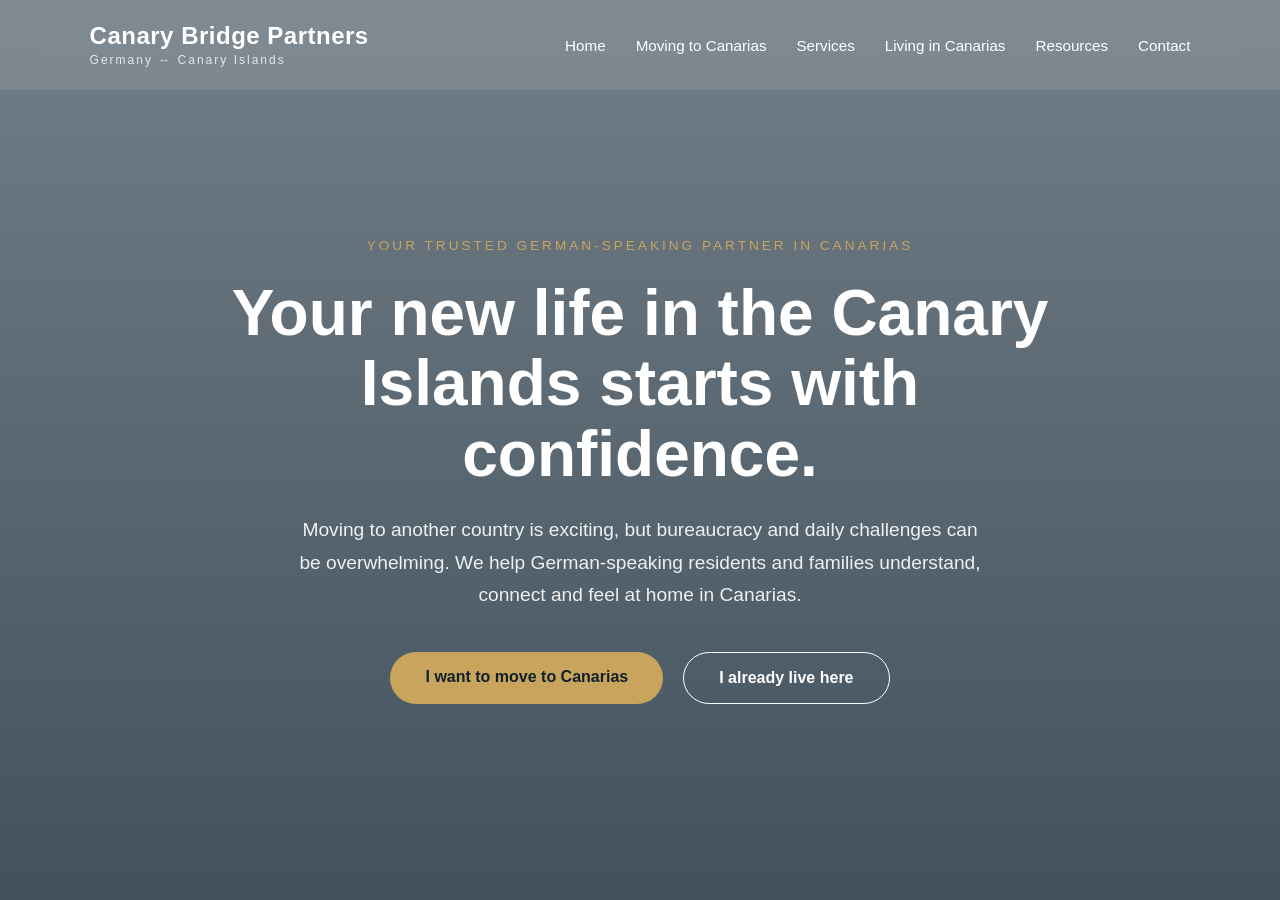
==== commit c0daf2a8: "Revise title and description in index.html Updated the title and meta description for better clarity" ====
--- a/index.html
+++ b/index.html
@@ -10,12 +10,12 @@
 
 
 <title>
-Canary Bridge Partners | Germany & Canary Islands
+Canary Bridge Partners | Your trusted partner in the Canary Islands
 </title>
 
 
 <meta name="description" content="
-Connecting German companies, investors and families with opportunities in the Canary Islands.
+Canary Bridge Partners helps German-speaking residents and families settle, live and manage everyday life in the Canary Islands with trusted local support.
 ">
 
 
@@ -28,22 +28,9 @@
 <body>
 
 
-
-
-
-
-
-
-
-
-
-
-<!-- PREMIUM HERO -->
-
-
 <!-- =====================================
- CANARY BRIDGE PARTNERS V8
- HEADER + HERO
+ HEADER
+ CANARY BRIDGE PARTNERS V9
 ===================================== -->
 
 
@@ -56,31 +43,44 @@
 Canary Bridge Partners
 </h2>
 
+
 <span>
 Germany ↔ Canary Islands
 </span>
+
 
 </div>
 
 
 
+
 <nav class="cbp-navigation">
+
 
 <a href="index.html">
 Home
 </a>
 
+
 <a href="relocation.html">
 Moving to Canarias
 </a>
+
 
 <a href="services.html">
 Services
 </a>
 
+
 <a href="life-in-canarias.html">
 Living in Canarias
 </a>
+
+
+<a href="resources.html">
+Resources
+</a>
+
 
 <a href="contact.html">
 Contact
@@ -91,11 +91,13 @@
 
 
 
+
 <button class="cbp-menu">
 
 ☰
 
 </button>
+
 
 
 </header>
@@ -104,679 +106,30 @@
 
 
 
-<section class="cbp-hero">
 <!-- =====================================
- CANARY BRIDGE PARTNERS V8
- USER PATHS
+ HERO SECTION
 ===================================== -->
 
 
-<section class="cbp-paths">
+<section class="cbp-hero">
 
 
-<div class="cbp-section-title">
-
-<span>
-HOW CAN WE HELP YOU?
-</span>
-
-<h2>
-Your journey in Canarias starts here
-</h2>
-
-<p>
-Whether you are preparing your move from Germany or already living in the Canary Islands, we are here to make everyday life easier.
-</p>
-
-</div>
-
-
-
-
-<div class="cbp-path-grid">
-
-
-
-<div class="cbp-path-card">
-
-
-<h3>
-I want to move to Canarias
-</h3>
-
-
-<p>
-Planning your new life in the Canary Islands? We guide you through the first steps, documentation and practical decisions before your arrival.
-</p>
-
-
-<a href="relocation.html">
-Explore relocation →
-</a>
-
-
-</div>
-
-
-
-
-
-<div class="cbp-path-card">
-
-
-<h3>
-I already live in Canarias
-</h3>
-
-
-<p>
-Need help with administration, paperwork or finding reliable local services? We are your German-speaking partner on the islands.
-</p>
-
-
-<a href="services.html">
-Get local support →
-</a>
-
-
-</div>
-
-
-</div>
-
-
-</section>
-<!-- =====================================
- CANARY BRIDGE PARTNERS V8
- DISCOVER CANARIAS
-===================================== -->
-
-
-<section class="cbp-canarias">
-
-
-<div class="cbp-section-title">
-
-
-<span>
-LIFE IN THE CANARY ISLANDS
-</span>
-
-
-<h2>
-Discover your new home in Canarias
-</h2>
-
-
-<p>
-The Canary Islands are more than a destination. They are a place to build a new life with the support of people who understand both cultures.
-</p>
-
-
-</div>
-
-
-
-
-<div class="cbp-islands-grid">
-
-
-<div class="cbp-island-card">
-
-<h3>
-Tenerife
-</h3>
-
-<p>
-Nature, services, international communities and a wide range of lifestyles.
-</p>
-
-</div>
-
-
-
-<div class="cbp-island-card">
-
-<h3>
-Gran Canaria
-</h3>
-
-<p>
-A balanced combination of city life, beaches and everyday comfort.
-</p>
-
-</div>
-
-
-
-<div class="cbp-island-card">
-
-<h3>
-Lanzarote & Fuerteventura
-</h3>
-
-<p>
-Open spaces, tranquillity and a unique island lifestyle.
-</p>
-
-</div>
-
-
-
-</div>
-
-
-</section>
-
-
-
-
-
-<!-- =====================================
- RESOURCE CENTER
-===================================== -->
-
-
-<section class="cbp-resources">
-
-
-<div class="cbp-section-title">
-
-
-<span>
-CANARY BRIDGE RESOURCES
-</span>
-
-
-<h2>
-Useful information for your life in Canarias
-</h2>
-
-
-<p>
-Clear guides and practical information to help German-speaking residents understand everyday life in Spain.
-</p>
-
-
-</div>
-
-
-
-
-<div class="cbp-resource-grid">
-
-
-<div class="cbp-resource-card">
-
-<h3>
-Moving Checklist
-</h3>
-
-<p>
-The essential steps before and after arriving in Canarias.
-</p>
-
-</div>
-
-
-
-<div class="cbp-resource-card">
-
-<h3>
-Administrative Guide
-</h3>
-
-<p>
-Understand the most common procedures and documents.
-</p>
-
-</div>
-
-
-
-<div class="cbp-resource-card">
-
-<h3>
-Living in Canarias
-</h3>
-
-<p>
-Practical information about services, culture and daily life.
-</p>
-
-</div>
-
-
-
-</div>
-
-
-</section>
-
-
-
-
-
-<!-- =====================================
- TRUST SECTION
-===================================== -->
-
-
-<section class="cbp-trust">
-
-
-<h2>
-A new country is easier when you have someone you trust.
-</h2>
-
-
-<p>
-Canary Bridge Partners combines local knowledge, German-speaking support and a personal approach to make your experience in the Canary Islands simpler and safer.
-</p>
-
-
-</section>
-
-
-
-
-
-<!-- =====================================
- CONTACT CTA
-===================================== -->
-
-
-<section class="cbp-contact-cta">
-
-
-<h2>
-Ready to take your next step in Canarias?
-</h2>
-
-
-<p>
-Tell us your plans and we will help you find the right way forward.
-</p>
-
-
-<a href="contact.html">
-Contact Canary Bridge Partners
-</a>
-
-
-</section>
-
-
-
-
-<!-- =====================================
- SERVICES
-===================================== -->
-
-
-<section class="cbp-services">
-
-
-<div class="cbp-section-title">
-
-
-<span>
-OUR SUPPORT
-</span>
-
-
-<h2>
-Everything you need for life in Canarias
-</h2>
-
-
-</div>
-
-
-
-
-
-<div class="cbp-services-grid">
-
-
-
-<article class="cbp-service-card">
-
-
-<h3>
-Administrative Support
-</h3>
-
-
-<p>
-NIE, registration, healthcare, Social Security, documents and everyday procedures.
-</p>
-
-
-</article>
-
-
-
-
-
-<article class="cbp-service-card">
-
-
-<h3>
-Vehicle Services
-</h3>
-
-
-<p>
-Support with German vehicles, registration in Spain, ITV and related procedures.
-</p>
-
-
-</article>
-
-
-
-
-
-<article class="cbp-service-card">
-
-
-<h3>
-Housing Assistance
-</h3>
-
-
-<p>
-Guidance with buying, renting and understanding the practical steps of housing in Canarias.
-</p>
-
-
-</article>
-
-
-
-
-
-<article class="cbp-service-card">
-
-
-<h3>
-Trusted Local Network
-</h3>
-
-
-<p>
-Reliable contacts: workshops, professionals, translators, shops and services you can trust.
-</p>
-
-
-</article>
-
-
-
-
-
-<article class="cbp-service-card">
-
-
-<h3>
-Family Support
-</h3>
-
-
-<p>
-Help and orientation during difficult moments, including sensitive administrative situations.
-</p>
-
-
-</article>
-
-
-
-
-</div>
-
-
-</section>
 
 <div class="cbp-hero-background"></div>
 
 
 
+
 <div class="cbp-hero-content">
-<!-- =====================================
- CANARY BRIDGE PARTNERS V8
- USER PATHS
-===================================== -->
-
-<section class="cbp-paths">
 
 
-<div class="cbp-section-title">
-
-<span>
-HOW CAN WE HELP YOU?
-</span>
-
-<h2>
-Your journey in Canarias starts here
-</h2>
-
-<p>
-Whether you are preparing your move from Germany or already living in the Canary Islands, we help you understand the system and find reliable solutions.
-</p>
-
-</div>
-
-
-
-
-<div class="cbp-path-grid">
-
-
-<div class="cbp-path-card">
-
-
-<div class="cbp-icon">
-🏝️
-</div>
-
-
-<h3>
-I want to move to Canarias
-</h3>
-
-
-<p>
-Planning your new life in the Canary Islands? We guide you through preparation, documentation and the first steps before your arrival.
-</p>
-
-
-<a href="relocation.html">
-Explore relocation →
-</a>
-
-
-</div>
-
-
-
-
-
-<div class="cbp-path-card">
-
-
-<div class="cbp-icon">
-🤝
-</div>
-
-
-<h3>
-I already live in Canarias
-</h3>
-
-
-<p>
-Need help with bureaucracy, documents or finding trusted local services? We are your German-speaking partner on the islands.
-</p>
-
-
-<a href="services.html">
-Find support →
-</a>
-
-
-</div>
-
-
-</div>
-
-
-</section>
-
-
-
-
-
-<!-- =====================================
- MAIN SERVICES
-===================================== -->
-
-
-<section class="cbp-services">
-
-
-<div class="cbp-section-title">
-
-
-<span>
-OUR SUPPORT
-</span>
-
-
-<h2>
-Solutions for everyday life in Canarias
-</h2>
-
-
-<p>
-From your first steps to your daily life, we connect you with the right help at the right moment.
-</p>
-
-
-</div>
-
-
-
-
-
-<div class="cbp-services-grid">
-
-
-
-<article class="cbp-service-card">
-
-
-<h3>
-📄 Administrative Support
-</h3>
-
-
-<p>
-NIE, registration, healthcare, Social Security, official documents and everyday procedures.
-</p>
-
-
-</article>
-
-
-
-
-
-<article class="cbp-service-card">
-
-
-<h3>
-🚗 Vehicle Assistance
-</h3>
-
-
-<p>
-Support with German vehicles, registration in Spain, ITV and related paperwork.
-</p>
-
-
-</article>
-
-
-
-
-
-<article class="cbp-service-card">
-
-
-<h3>
-🏠 Housing Support
-</h3>
-
-
-<p>
-Guidance for renting or buying a home and understanding the practical steps in Canarias.
-</p>
-
-
-</article>
-
-
-
-
-
-<article class="cbp-service-card">
-
-
-<h3>
-🔧 Trusted Local Network
-</h3>
-
-
-<p>
-Reliable contacts: workshops, professionals, translators, shops and services.
-</p>
-
-
-</article>
-
-
-
-
-
-<article class="cbp-service-card">
-
-
-<h3>
-❤️ Personal Support
-</h3>
-
-
-<p>
-Help in important moments, including sensitive family situations and complex procedures.
-</p>
-
-
-</article>
-
-
-
-</div>
-
-
-</section>
 
 <p class="cbp-tag">
 
 YOUR TRUSTED GERMAN-SPEAKING PARTNER IN CANARIAS
 
 </p>
+
 
 
 
@@ -791,16 +144,19 @@
 
 
 
+
 <p class="cbp-intro">
 
-Whether you are planning your move from Germany or already living in Canarias, we help you with paperwork, local services and everyday challenges.
+Moving to another country is exciting, but bureaucracy and daily challenges can be overwhelming. We help German-speaking residents and families understand, connect and feel at home in Canarias.
 
 </p>
 
 
 
 
+
 <div class="cbp-actions">
+
 
 
 <a href="relocation.html"
@@ -812,282 +168,14 @@
 
 
 
+
 <a href="services.html"
 class="cbp-button secondary">
 
-I need local support
+I already live here
 
 </a>
 
-
-</div>
-
-
-</div>
-
-
-</section>
-
-
-
-
-
-
-
-
-
-<!-- THREE PATHWAYS -->
-
-
-<section class="pathways">
-
-
-<div class="section-header">
-
-
-<p class="section-label">
-OUR EXPERTISE
-</p>
-
-
-<h2>
-
-Three ways to connect with Canarias
-
-</h2>
-
-
-</div>
-
-
-
-
-
-<div class="pathway-grid">
-
-
-
-<a href="business.html" class="pathway-card business-card">
-
-
-<div class="card-overlay"></div>
-
-
-<div class="card-content">
-
-
-<h3>
-Business
-</h3>
-
-
-<p>
-Expand your company into the Canary Islands.
-</p>
-
-
-</div>
-
-
-</a>
-
-
-
-
-
-
-<a href="investment.html" class="pathway-card investment-card">
-
-
-<div class="card-overlay"></div>
-
-
-<div class="card-content">
-
-
-<h3>
-Investment
-</h3>
-
-
-<p>
-Discover strategic opportunities with local insight.
-</p>
-
-
-</div>
-
-
-</a>
-
-
-
-
-
-
-
-<a href="relocation.html" class="pathway-card relocation-card">
-
-
-<div class="card-overlay"></div>
-
-
-<div class="card-content">
-
-
-<h3>
-Relocation
-</h3>
-
-
-<p>
-Create your new life in the Canary Islands.
-</p>
-
-
-</div>
-
-
-</a>
-
-
-
-</div>
-
-
-</section>
-<!-- STRATEGIC TERRITORY -->
-
-
-<section class="territory-section">
-
-
-<div class="section-header">
-
-
-<p class="section-label">
-THE CANARY ADVANTAGE
-</p>
-
-
-<h2>
-A European gateway in the Atlantic
-</h2>
-
-
-<p>
-
-A unique territory connecting Europe, Africa and international markets.
-
-</p>
-
-
-</div>
-
-
-
-
-
-<div class="territory-grid">
-
-
-
-<div class="territory-card">
-
-
-<span>
-01
-</span>
-
-
-<h3>
-European Territory
-</h3>
-
-
-<p>
-
-A secure European environment with international connections.
-
-</p>
-
-
-</div>
-
-
-
-
-
-<div class="territory-card">
-
-
-<span>
-02
-</span>
-
-
-<h3>
-Atlantic Position
-</h3>
-
-
-<p>
-
-A strategic location between continents and markets.
-
-</p>
-
-
-</div>
-
-
-
-
-
-<div class="territory-card">
-
-
-<span>
-03
-</span>
-
-
-<h3>
-Quality of Life
-</h3>
-
-
-<p>
-
-A unique combination of climate, nature and lifestyle.
-
-</p>
-
-
-</div>
-
-
-
-
-
-<div class="territory-card">
-
-
-<span>
-04
-</span>
-
-
-<h3>
-International Potential
-</h3>
-
-
-<p>
-
-Opportunities for companies, investors and global talent.
-
-</p>
 
 
 </div>
@@ -1097,555 +185,5 @@
 </div>
 
 
-</section>
-
-
-
-
-
-
-
-
-<!-- NUMBERS SECTION -->
-
-
-<section class="numbers-section">
-
-
-<div class="numbers-grid">
-
-
-
-<div class="number-item">
-
-<strong>
-8
-</strong>
-
-<p>
-Islands with different opportunities
-</p>
-
-</div>
-
-
-
-
-<div class="number-item">
-
-<strong>
-365
-</strong>
-
-<p>
-Days of unique climate
-</p>
-
-</div>
-
-
-
-
-
-<div class="number-item">
-
-<strong>
-EU
-</strong>
-
-<p>
-European framework
-</p>
-
-</div>
-
-
-
-
-
-<div class="number-item">
-
-<strong>
-ATLANTIC
-</strong>
-
-<p>
-Strategic location
-</p>
-
-</div>
-
-
-
-</div>
-
 
 </section>
-<!-- STRATEGIC SECTORS -->
-
-
-<section class="sectors-section">
-
-
-<div class="section-header">
-
-
-<p class="section-label">
-AREAS OF OPPORTUNITY
-</p>
-
-
-<h2>
-Where we create connections
-</h2>
-
-
-<p>
-Supporting international projects through local expertise and strategic vision.
-</p>
-
-
-</div>
-
-
-
-
-
-<div class="sectors-grid">
-
-
-
-<div class="sector-card">
-
-
-<h3>
-Business Expansion
-</h3>
-
-
-<p>
-
-Helping companies understand the Canary market and identify their path forward.
-
-</p>
-
-
-</div>
-
-
-
-
-
-<div class="sector-card">
-
-
-<h3>
-Investment Opportunities
-</h3>
-
-
-<p>
-
-Connecting investors with local knowledge and strategic possibilities.
-
-</p>
-
-
-</div>
-
-
-
-
-
-<div class="sector-card">
-
-
-<h3>
-Real Estate & Relocation
-</h3>
-
-
-<p>
-
-Supporting individuals and families building a future in Canarias.
-
-</p>
-
-
-</div>
-
-
-
-
-
-<div class="sector-card">
-
-
-<h3>
-International Connections
-</h3>
-
-
-<p>
-
-Creating bridges between German expectations and local reality.
-
-</p>
-
-
-</div>
-
-
-
-</div>
-
-
-</section>
-
-
-
-
-
-
-
-
-<!-- OUR APPROACH -->
-
-
-<section class="approach-section">
-
-
-<div class="approach-content">
-
-
-<p class="section-label">
-OUR APPROACH
-</p>
-
-
-<h2>
-More than a service.
-A trusted local partner.
-</h2>
-
-
-<p>
-
-Successful international decisions require more than information. They require understanding, preparation and reliable local connections.
-
-</p>
-
-
-
-<div class="approach-points">
-
-
-
-<div>
-
-<strong>
-01
-</strong>
-
-<span>
-Discover
-</span>
-
-<p>
-Understanding your objectives and vision.
-</p>
-
-</div>
-
-
-
-
-
-<div>
-
-<strong>
-02
-</strong>
-
-<span>
-Connect
-</span>
-
-<p>
-Building the right local network.
-</p>
-
-</div>
-
-
-
-
-
-<div>
-
-<strong>
-03
-</strong>
-
-<span>
-Support
-</span>
-
-<p>
-Accompanying your project throughout the process.
-</p>
-
-</div>
-
-
-
-</div>
-
-
-</div>
-
-
-</section>
-<!-- FINAL VISION -->
-
-
-<section class="vision-section">
-
-
-<div class="vision-content">
-
-
-<p class="section-label">
-CANARY BRIDGE PARTNERS
-</p>
-
-
-<h2>
-Your connection to opportunities in the Canary Islands
-</h2>
-
-
-<p>
-
-From the first idea to the final decision, we help international clients understand, connect and move forward with confidence.
-
-</p>
-
-
-<a href="contact.html" class="primary-btn">
-
-Start a conversation
-
-</a>
-
-
-</div>
-
-
-</section>
-
-
-
-
-
-
-
-
-<!-- INSIGHTS PREVIEW -->
-
-
-<section class="insights-preview">
-
-
-<div class="section-header">
-
-
-<p class="section-label">
-CANARY INTELLIGENCE
-</p>
-
-
-<h2>
-Knowledge creates better decisions
-</h2>
-
-
-<p>
-Explore our analysis about business, investment and life in Canarias.
-</p>
-
-
-</div>
-
-
-
-
-
-<div class="preview-grid">
-
-
-<a href="insights.html" class="preview-card">
-
-
-<h3>
-Business Insights
-</h3>
-
-
-<p>
-Understanding opportunities and market perspectives.
-</p>
-
-
-</a>
-
-
-
-
-<a href="insights.html" class="preview-card">
-
-
-<h3>
-Investment Intelligence
-</h3>
-
-
-<p>
-Discover strategic information about Canarias.
-</p>
-
-
-</a>
-
-
-
-
-<a href="insights.html" class="preview-card">
-
-
-<h3>
-Relocation Guides
-</h3>
-
-
-<p>
-Planning a new life with local knowledge.
-</p>
-
-
-</a>
-
-
-
-</div>
-
-
-</section>
-
-
-
-
-
-
-
-
-<!-- FINAL FOOTER -->
-
-
-<footer class="main-footer">
-
-
-<div class="footer-brand">
-
-
-<h3>
-Canary Bridge Partners
-</h3>
-
-
-<p>
-The strategic bridge between Germany and the Canary Islands.
-</p>
-
-
-</div>
-
-
-
-
-
-<div class="footer-links">
-
-
-<a href="business.html">
-Business
-</a>
-
-
-<a href="investment.html">
-Investment
-</a>
-
-
-<a href="relocation.html">
-Relocation
-</a>
-
-
-<a href="insights.html">
-Insights
-</a>
-
-
-<a href="contact.html">
-Contact
-</a>
-
-
-</div>
-
-
-
-
-
-<div class="footer-location">
-
-
-<p>
-GERMANY
-</p>
-
-<span>
-↔
-</span>
-
-<p>
-CANARY ISLANDS
-</p>
-
-
-</div>
-
-
-
-
-
-<p class="copyright">
-
-© 2026 Canary Bridge Partners. All rights reserved.
-
-</p>
-
-
-
-</footer>
-
-
-
-
-
-<script src="app.js"></script>
-
-</body>
-
-</html>
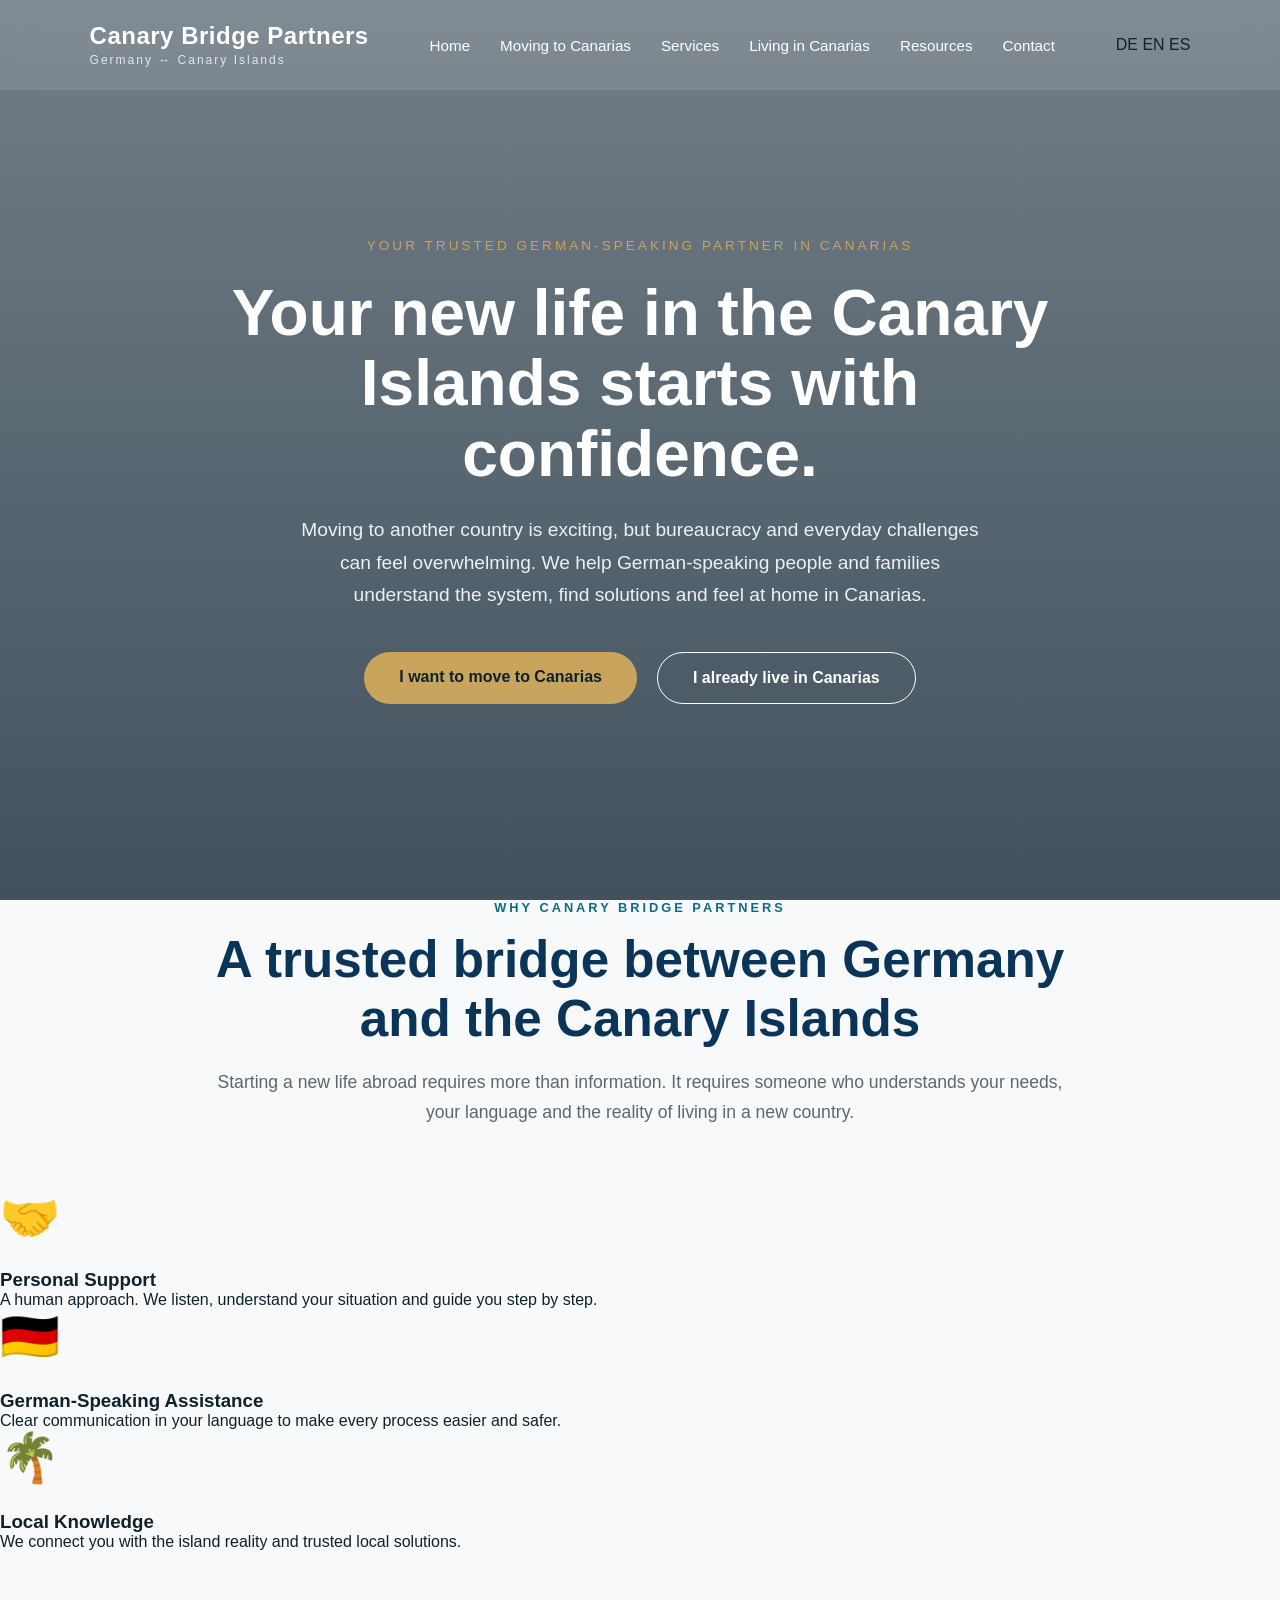
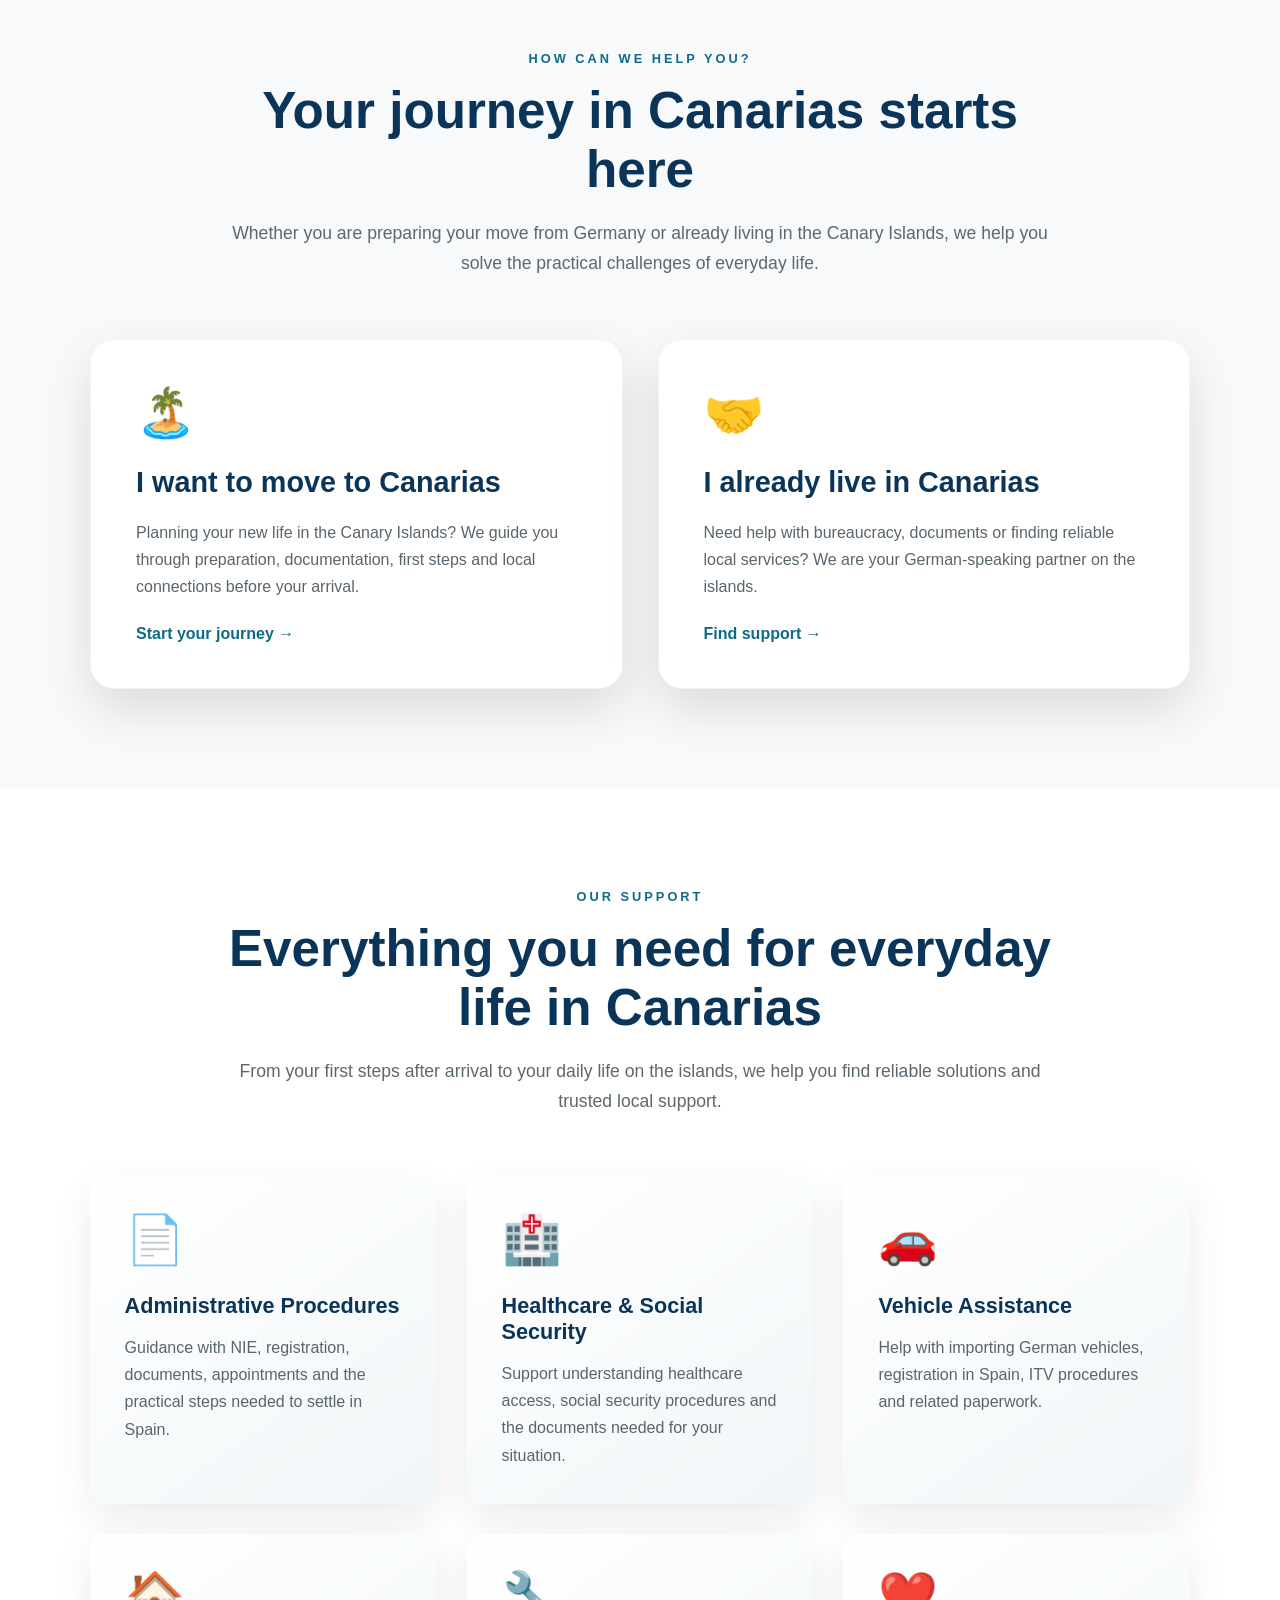
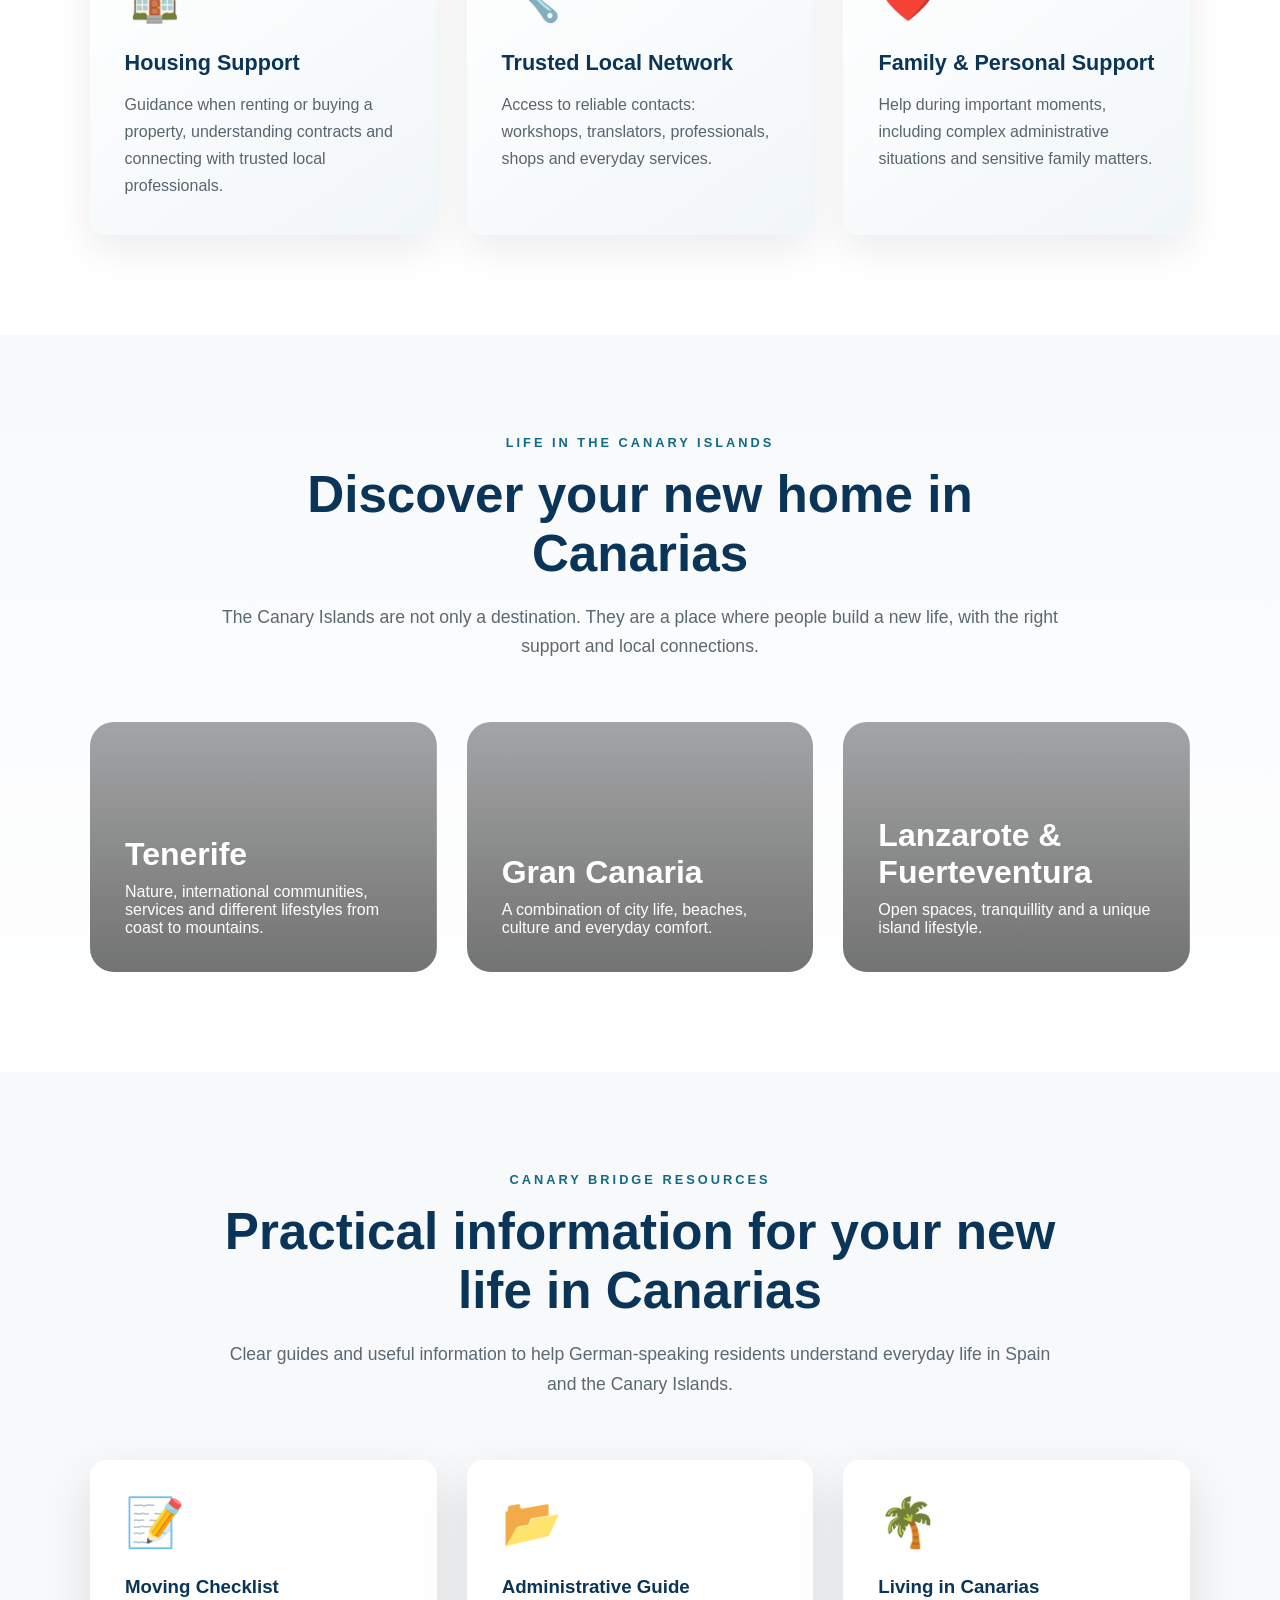
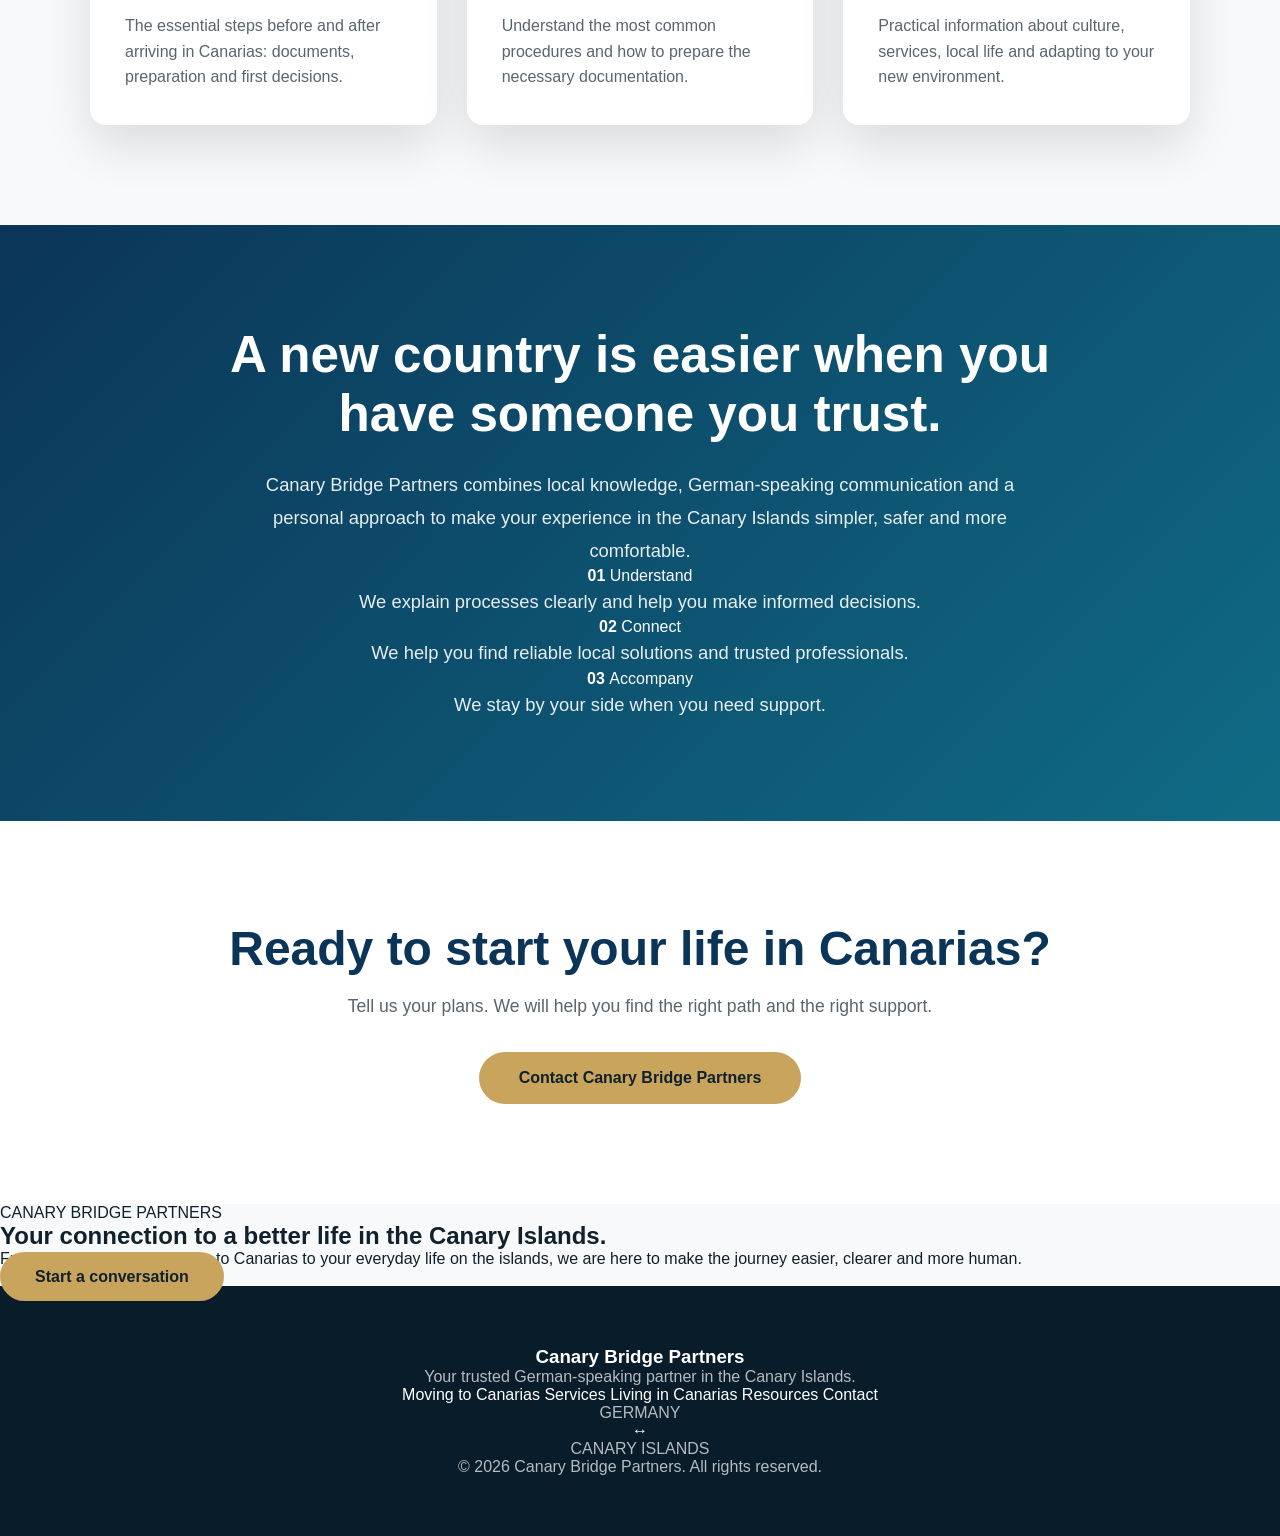
==== commit b382925f: "Revise title and description for German support focus Updated title and description to emphasize Ger" ====
--- a/index.html
+++ b/index.html
@@ -10,12 +10,12 @@
 
 
 <title>
-Canary Bridge Partners | Your trusted partner in the Canary Islands
+Canary Bridge Partners | German Support in the Canary Islands
 </title>
 
 
 <meta name="description" content="
-Canary Bridge Partners helps German-speaking residents and families settle, live and manage everyday life in the Canary Islands with trusted local support.
+Canary Bridge Partners helps German-speaking residents and families move to, settle and enjoy life in the Canary Islands with trusted local support.
 ">
 
 
@@ -29,8 +29,8 @@
 
 
 <!-- =====================================
- HEADER
- CANARY BRIDGE PARTNERS V9
+CANARY BRIDGE PARTNERS V9 PREMIUM
+HEADER
 ===================================== -->
 
 
@@ -38,6 +38,7 @@
 
 
 <div class="cbp-brand">
+
 
 <h2>
 Canary Bridge Partners
@@ -92,6 +93,25 @@
 
 
 
+<div class="language-selector">
+
+<span>
+DE
+</span>
+
+<span class="active">
+EN
+</span>
+
+<span>
+ES
+</span>
+
+</div>
+
+
+
+
 <button class="cbp-menu">
 
 ☰
@@ -107,7 +127,7 @@
 
 
 <!-- =====================================
- HERO SECTION
+HERO PREMIUM
 ===================================== -->
 
 
@@ -116,6 +136,7 @@
 
 
 <div class="cbp-hero-background"></div>
+
 
 
 
@@ -147,7 +168,7 @@
 
 <p class="cbp-intro">
 
-Moving to another country is exciting, but bureaucracy and daily challenges can be overwhelming. We help German-speaking residents and families understand, connect and feel at home in Canarias.
+Moving to another country is exciting, but bureaucracy and everyday challenges can feel overwhelming. We help German-speaking people and families understand the system, find solutions and feel at home in Canarias.
 
 </p>
 
@@ -172,7 +193,7 @@
 <a href="services.html"
 class="cbp-button secondary">
 
-I already live here
+I already live in Canarias
 
 </a>
 
@@ -187,3 +208,1041 @@
 
 
 </section>
+<!-- =====================================
+WHY CANARY BRIDGE PARTNERS
+===================================== -->
+
+
+<section class="cbp-trust-intro">
+
+
+
+<div class="cbp-section-title">
+
+
+<span>
+WHY CANARY BRIDGE PARTNERS
+</span>
+
+
+<h2>
+A trusted bridge between Germany and the Canary Islands
+</h2>
+
+
+<p>
+
+Starting a new life abroad requires more than information. It requires someone who understands your needs, your language and the reality of living in a new country.
+
+</p>
+
+
+</div>
+
+
+
+
+
+<div class="cbp-values-grid">
+
+
+
+<div class="cbp-value-card">
+
+
+<div class="cbp-icon">
+🤝
+</div>
+
+
+<h3>
+Personal Support
+</h3>
+
+
+<p>
+
+A human approach. We listen, understand your situation and guide you step by step.
+
+</p>
+
+
+</div>
+
+
+
+
+
+<div class="cbp-value-card">
+
+
+<div class="cbp-icon">
+🇩🇪
+</div>
+
+
+<h3>
+German-Speaking Assistance
+</h3>
+
+
+<p>
+
+Clear communication in your language to make every process easier and safer.
+
+</p>
+
+
+</div>
+
+
+
+
+
+<div class="cbp-value-card">
+
+
+<div class="cbp-icon">
+🌴
+</div>
+
+
+<h3>
+Local Knowledge
+</h3>
+
+
+<p>
+
+We connect you with the island reality and trusted local solutions.
+
+</p>
+
+
+</div>
+
+
+
+</div>
+
+
+
+</section>
+
+
+
+
+
+<!-- =====================================
+USER PATHS
+===================================== -->
+
+
+<section class="cbp-paths">
+
+
+
+<div class="cbp-section-title">
+
+
+<span>
+HOW CAN WE HELP YOU?
+</span>
+
+
+<h2>
+Your journey in Canarias starts here
+</h2>
+
+
+<p>
+
+Whether you are preparing your move from Germany or already living in the Canary Islands, we help you solve the practical challenges of everyday life.
+
+</p>
+
+
+</div>
+
+
+
+
+
+<div class="cbp-path-grid">
+
+
+
+
+
+<article class="cbp-path-card">
+
+
+
+<div class="cbp-icon">
+🏝️
+</div>
+
+
+
+
+<h3>
+I want to move to Canarias
+</h3>
+
+
+
+
+<p>
+
+Planning your new life in the Canary Islands? We guide you through preparation, documentation, first steps and local connections before your arrival.
+
+</p>
+
+
+
+
+<a href="relocation.html">
+
+Start your journey →
+
+</a>
+
+
+
+</article>
+
+
+
+
+
+
+
+
+<article class="cbp-path-card">
+
+
+
+<div class="cbp-icon">
+🤝
+</div>
+
+
+
+
+<h3>
+I already live in Canarias
+</h3>
+
+
+
+
+<p>
+
+Need help with bureaucracy, documents or finding reliable local services? We are your German-speaking partner on the islands.
+
+</p>
+
+
+
+
+<a href="services.html">
+
+Find support →
+
+</a>
+
+
+
+</article>
+
+
+
+
+
+</div>
+
+
+</section>
+<!-- =====================================
+OUR SUPPORT SERVICES
+===================================== -->
+
+
+<section class="cbp-services">
+
+
+<div class="cbp-section-title">
+
+
+<span>
+OUR SUPPORT
+</span>
+
+
+<h2>
+Everything you need for everyday life in Canarias
+</h2>
+
+
+<p>
+
+From your first steps after arrival to your daily life on the islands, we help you find reliable solutions and trusted local support.
+
+</p>
+
+
+</div>
+
+
+
+
+
+<div class="cbp-services-grid">
+
+
+
+
+
+<article class="cbp-service-card">
+
+
+<div class="cbp-icon">
+📄
+</div>
+
+
+<h3>
+Administrative Procedures
+</h3>
+
+
+<p>
+
+Guidance with NIE, registration, documents, appointments and the practical steps needed to settle in Spain.
+
+</p>
+
+
+</article>
+
+
+
+
+
+
+
+<article class="cbp-service-card">
+
+
+<div class="cbp-icon">
+🏥
+</div>
+
+
+<h3>
+Healthcare & Social Security
+</h3>
+
+
+<p>
+
+Support understanding healthcare access, social security procedures and the documents needed for your situation.
+
+</p>
+
+
+</article>
+
+
+
+
+
+
+
+<article class="cbp-service-card">
+
+
+<div class="cbp-icon">
+🚗
+</div>
+
+
+<h3>
+Vehicle Assistance
+</h3>
+
+
+<p>
+
+Help with importing German vehicles, registration in Spain, ITV procedures and related paperwork.
+
+</p>
+
+
+</article>
+
+
+
+
+
+
+
+<article class="cbp-service-card">
+
+
+<div class="cbp-icon">
+🏠
+</div>
+
+
+<h3>
+Housing Support
+</h3>
+
+
+<p>
+
+Guidance when renting or buying a property, understanding contracts and connecting with trusted local professionals.
+
+</p>
+
+
+</article>
+
+
+
+
+
+
+
+<article class="cbp-service-card">
+
+
+<div class="cbp-icon">
+🔧
+</div>
+
+
+<h3>
+Trusted Local Network
+</h3>
+
+
+<p>
+
+Access to reliable contacts: workshops, translators, professionals, shops and everyday services.
+
+</p>
+
+
+</article>
+
+
+
+
+
+
+
+<article class="cbp-service-card">
+
+
+<div class="cbp-icon">
+❤️
+</div>
+
+
+<h3>
+Family & Personal Support
+</h3>
+
+
+<p>
+
+Help during important moments, including complex administrative situations and sensitive family matters.
+
+</p>
+
+
+</article>
+
+
+
+
+
+</div>
+
+
+</section>
+
+
+
+
+
+<!-- =====================================
+LIFE IN CANARIAS
+===================================== -->
+
+
+<section class="cbp-canarias">
+
+
+<div class="cbp-section-title">
+
+
+<span>
+LIFE IN THE CANARY ISLANDS
+</span>
+
+
+<h2>
+Discover your new home in Canarias
+</h2>
+
+
+<p>
+
+The Canary Islands are not only a destination. They are a place where people build a new life, with the right support and local connections.
+
+</p>
+
+
+</div>
+
+
+
+
+
+<div class="cbp-islands-grid">
+
+
+
+
+
+<div class="cbp-island-card">
+
+
+<h3>
+Tenerife
+</h3>
+
+
+<p>
+
+Nature, international communities, services and different lifestyles from coast to mountains.
+
+</p>
+
+
+</div>
+
+
+
+
+
+
+<div class="cbp-island-card">
+
+
+<h3>
+Gran Canaria
+</h3>
+
+
+<p>
+
+A combination of city life, beaches, culture and everyday comfort.
+
+</p>
+
+
+</div>
+
+
+
+
+
+
+
+<div class="cbp-island-card">
+
+
+<h3>
+Lanzarote & Fuerteventura
+</h3>
+
+
+<p>
+
+Open spaces, tranquillity and a unique island lifestyle.
+
+</p>
+
+
+</div>
+
+
+
+
+</div>
+
+
+</section>
+<!-- =====================================
+RESOURCE CENTER
+===================================== -->
+
+
+<section class="cbp-resources">
+
+
+
+<div class="cbp-section-title">
+
+
+<span>
+CANARY BRIDGE RESOURCES
+</span>
+
+
+<h2>
+Practical information for your new life in Canarias
+</h2>
+
+
+<p>
+
+Clear guides and useful information to help German-speaking residents understand everyday life in Spain and the Canary Islands.
+
+</p>
+
+
+</div>
+
+
+
+
+
+<div class="cbp-resource-grid">
+
+
+
+
+
+<article class="cbp-resource-card">
+
+
+<div class="cbp-icon">
+📝
+</div>
+
+
+<h3>
+Moving Checklist
+</h3>
+
+
+<p>
+
+The essential steps before and after arriving in Canarias: documents, preparation and first decisions.
+
+</p>
+
+
+</article>
+
+
+
+
+
+
+
+<article class="cbp-resource-card">
+
+
+<div class="cbp-icon">
+📂
+</div>
+
+
+<h3>
+Administrative Guide
+</h3>
+
+
+<p>
+
+Understand the most common procedures and how to prepare the necessary documentation.
+
+</p>
+
+
+</article>
+
+
+
+
+
+
+
+<article class="cbp-resource-card">
+
+
+<div class="cbp-icon">
+🌴
+</div>
+
+
+<h3>
+Living in Canarias
+</h3>
+
+
+<p>
+
+Practical information about culture, services, local life and adapting to your new environment.
+
+</p>
+
+
+</article>
+
+
+
+
+
+</div>
+
+
+
+</section>
+
+
+
+
+
+
+
+<!-- =====================================
+TRUST MESSAGE
+===================================== -->
+
+
+<section class="cbp-trust">
+
+
+
+<div class="cbp-trust-content">
+
+
+
+<h2>
+
+A new country is easier when you have someone you trust.
+
+</h2>
+
+
+
+
+<p>
+
+Canary Bridge Partners combines local knowledge, German-speaking communication and a personal approach to make your experience in the Canary Islands simpler, safer and more comfortable.
+
+</p>
+
+
+
+
+<div class="cbp-trust-points">
+
+
+
+
+
+<div>
+
+<strong>
+01
+</strong>
+
+
+<span>
+Understand
+</span>
+
+
+<p>
+We explain processes clearly and help you make informed decisions.
+</p>
+
+
+</div>
+
+
+
+
+
+
+
+<div>
+
+<strong>
+02
+</strong>
+
+
+<span>
+Connect
+</span>
+
+
+<p>
+We help you find reliable local solutions and trusted professionals.
+</p>
+
+
+</div>
+
+
+
+
+
+
+
+<div>
+
+<strong>
+03
+</strong>
+
+
+<span>
+Accompany
+</span>
+
+
+<p>
+We stay by your side when you need support.
+</p>
+
+
+</div>
+
+
+
+
+</div>
+
+
+
+</div>
+
+
+
+</section>
+
+
+
+
+
+
+<!-- =====================================
+CONTACT CTA
+===================================== -->
+
+
+<section class="cbp-contact-cta">
+
+
+
+<h2>
+
+Ready to start your life in Canarias?
+
+</h2>
+
+
+
+
+<p>
+
+Tell us your plans. We will help you find the right path and the right support.
+
+</p>
+
+
+
+
+
+<a href="contact.html">
+
+Contact Canary Bridge Partners
+
+</a>
+
+
+
+
+</section>
+<!-- =====================================
+FINAL BRAND MESSAGE
+===================================== -->
+
+
+<section class="cbp-final-message">
+
+
+<div class="cbp-final-content">
+
+
+<span>
+CANARY BRIDGE PARTNERS
+</span>
+
+
+<h2>
+
+Your connection to a better life in the Canary Islands.
+
+</h2>
+
+
+<p>
+
+From your first idea of moving to Canarias to your everyday life on the islands, we are here to make the journey easier, clearer and more human.
+
+</p>
+
+
+
+<a href="contact.html"
+class="cbp-button primary">
+
+Start a conversation
+
+</a>
+
+
+
+</div>
+
+
+</section>
+
+
+
+
+
+
+<!-- =====================================
+FOOTER
+===================================== -->
+
+
+<footer class="main-footer">
+
+
+<div class="footer-brand">
+
+
+<h3>
+Canary Bridge Partners
+</h3>
+
+
+<p>
+
+Your trusted German-speaking partner in the Canary Islands.
+
+</p>
+
+
+</div>
+
+
+
+
+
+<div class="footer-links">
+
+
+<a href="relocation.html">
+Moving to Canarias
+</a>
+
+
+<a href="services.html">
+Services
+</a>
+
+
+<a href="life-in-canarias.html">
+Living in Canarias
+</a>
+
+
+<a href="resources.html">
+Resources
+</a>
+
+
+<a href="contact.html">
+Contact
+</a>
+
+
+
+</div>
+
+
+
+
+
+<div class="footer-location">
+
+
+<p>
+GERMANY
+</p>
+
+
+<span>
+↔
+</span>
+
+
+<p>
+CANARY ISLANDS
+</p>
+
+
+</div>
+
+
+
+
+
+
+<p class="copyright">
+
+© 2026 Canary Bridge Partners. All rights reserved.
+
+</p>
+
+
+
+
+</footer>
+
+
+
+
+
+
+<script src="app.js"></script>
+
+
+
+</body>
+
+</html>
